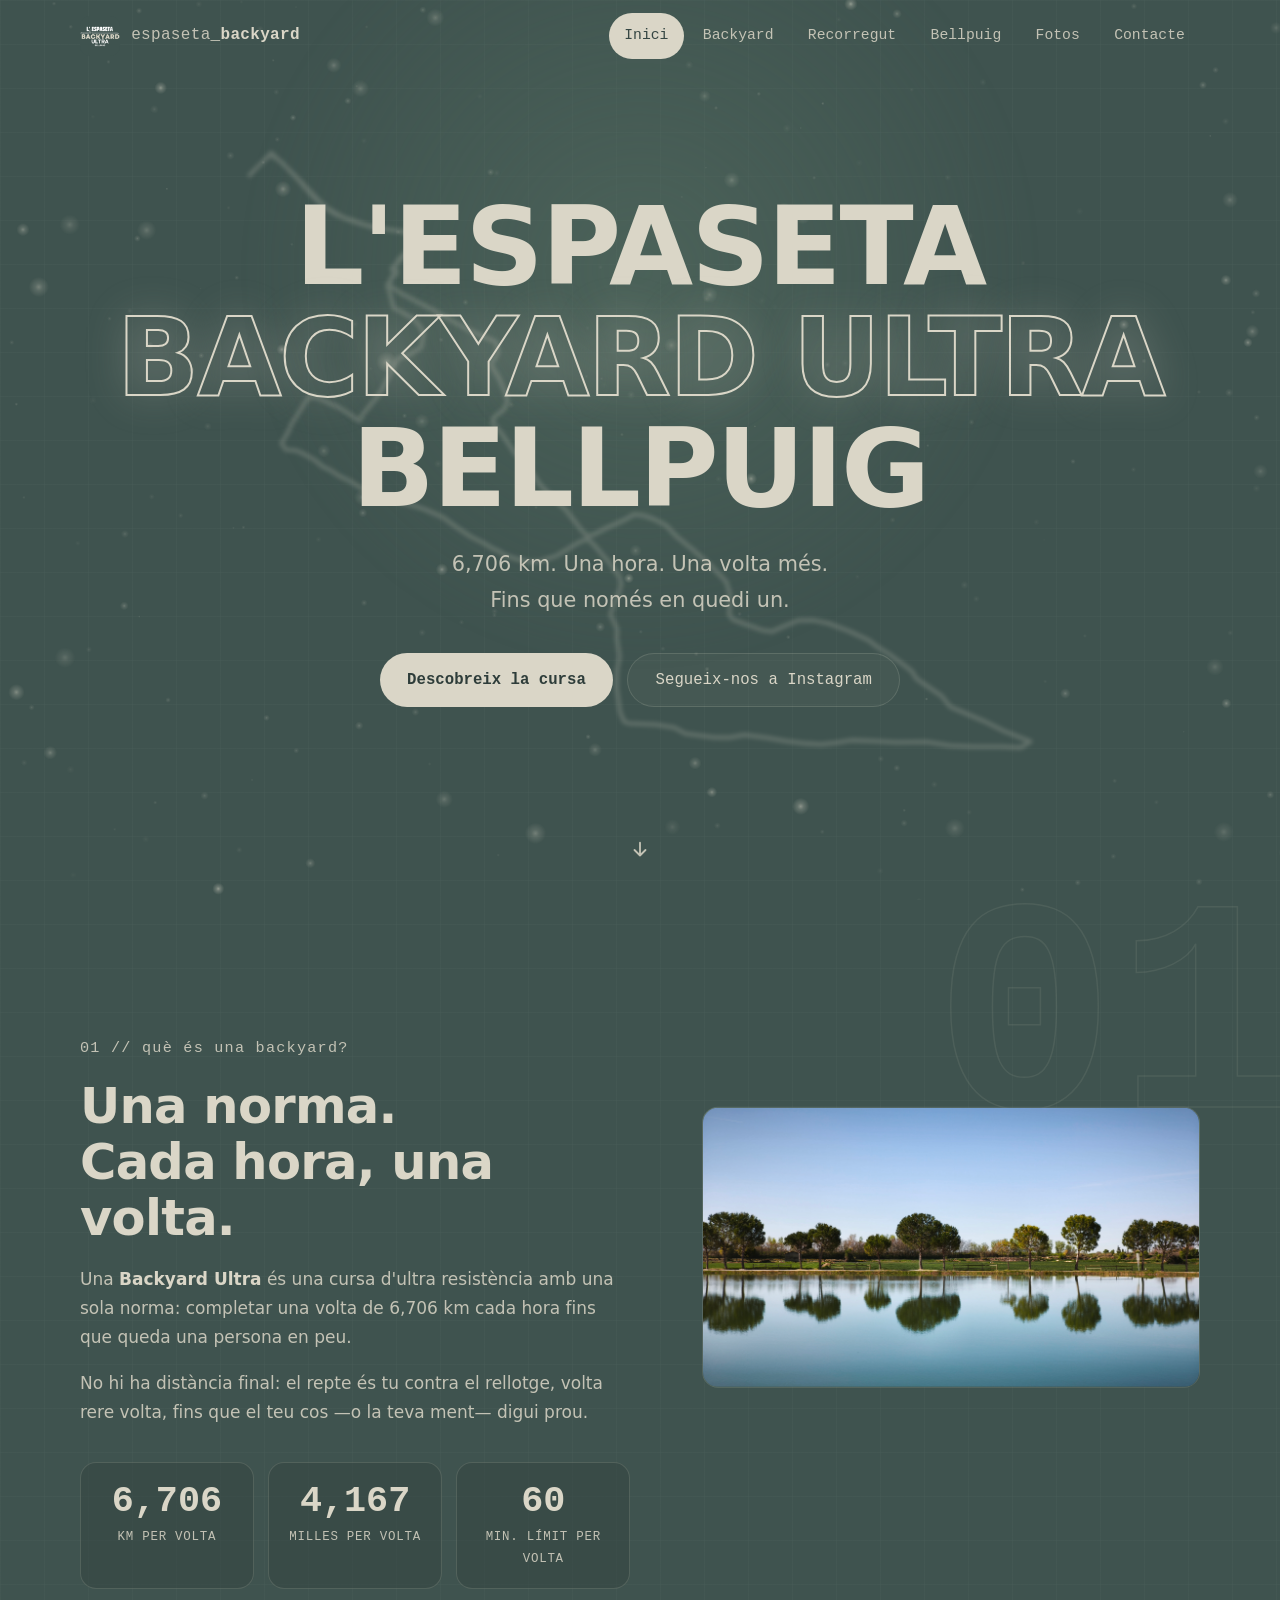
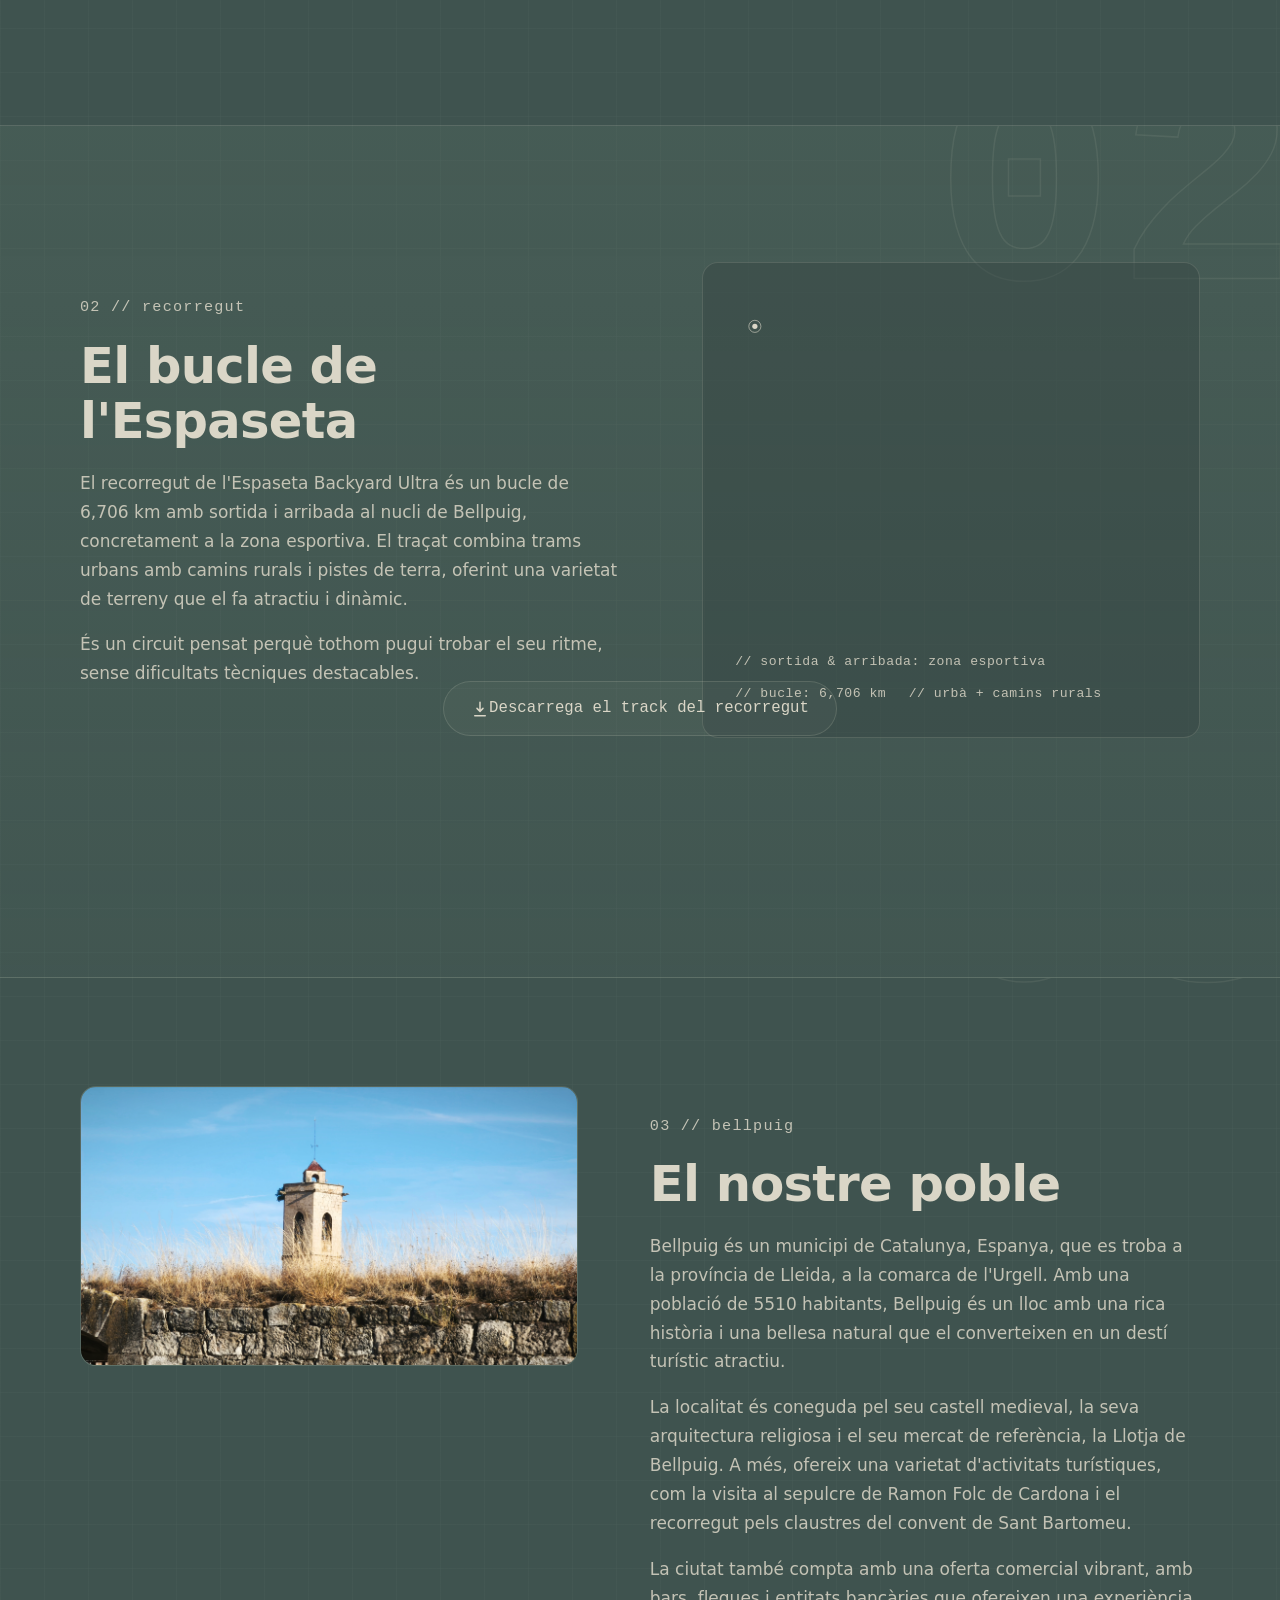
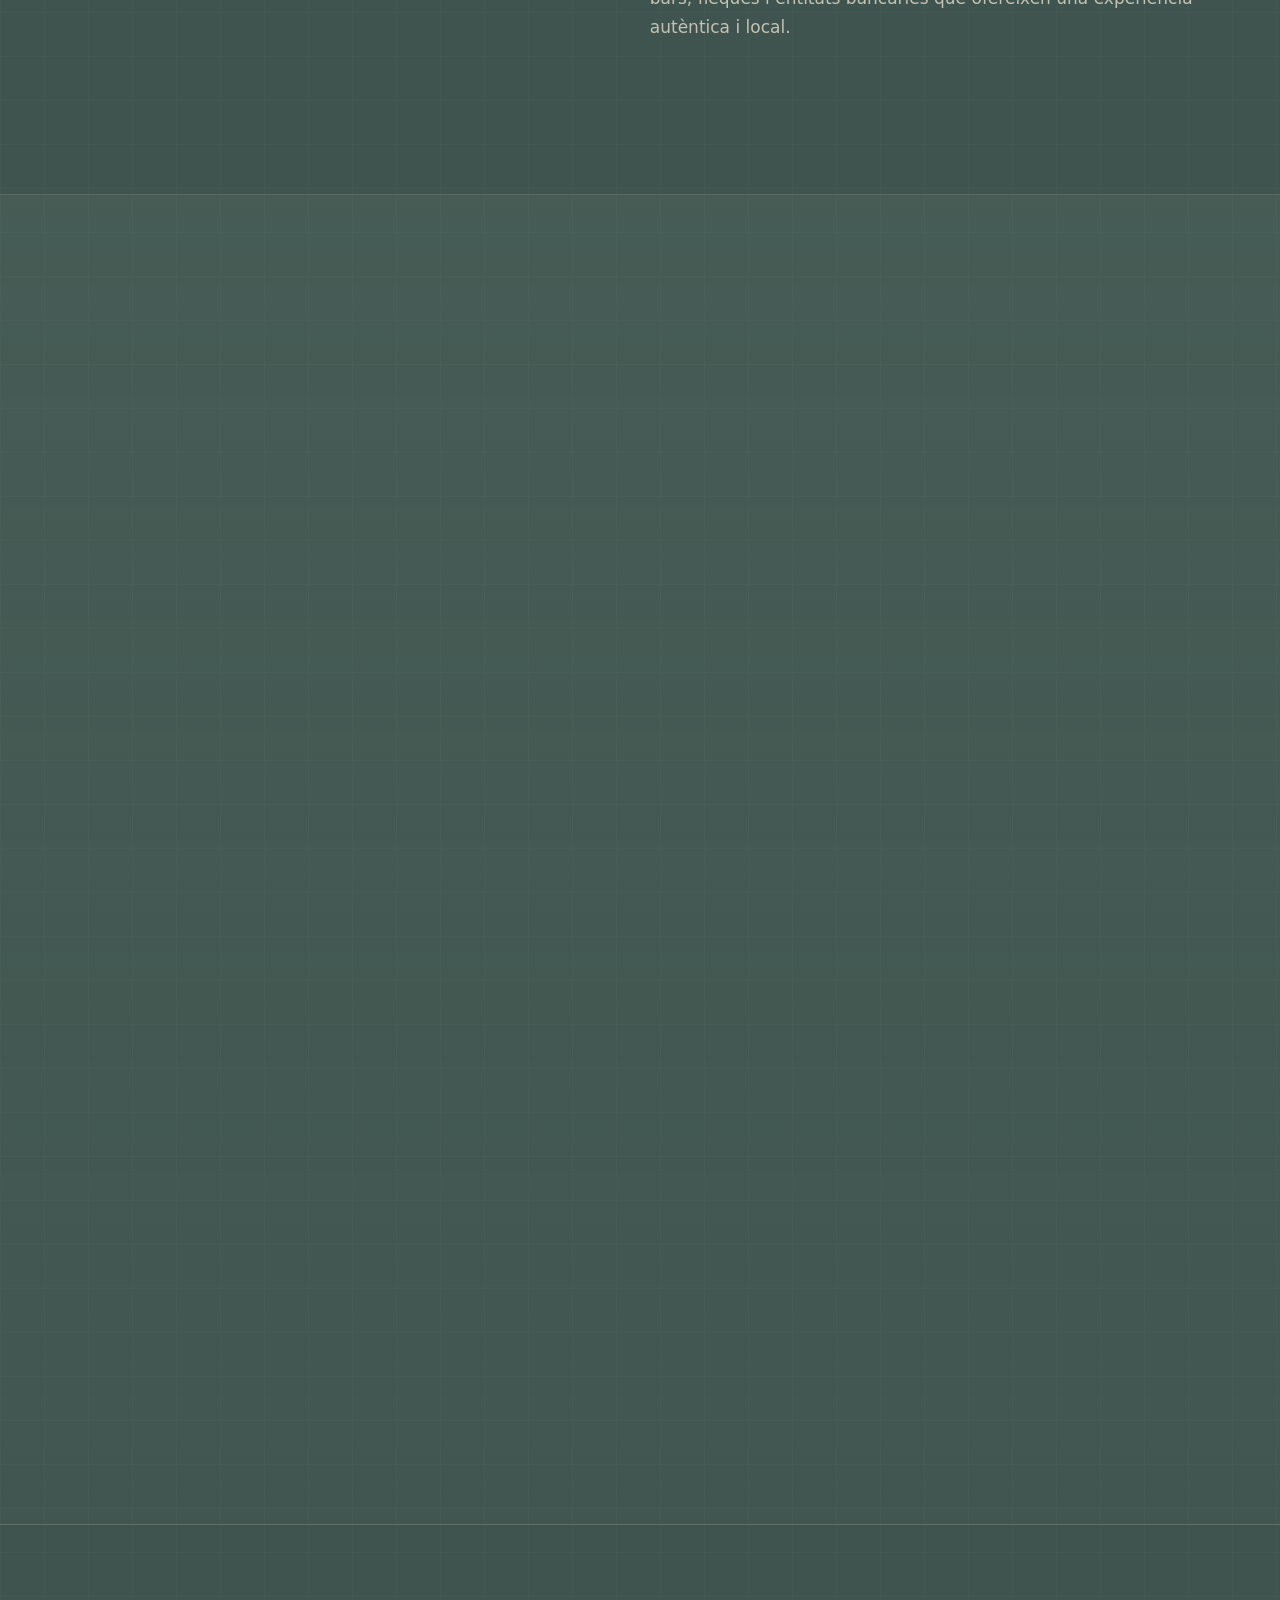
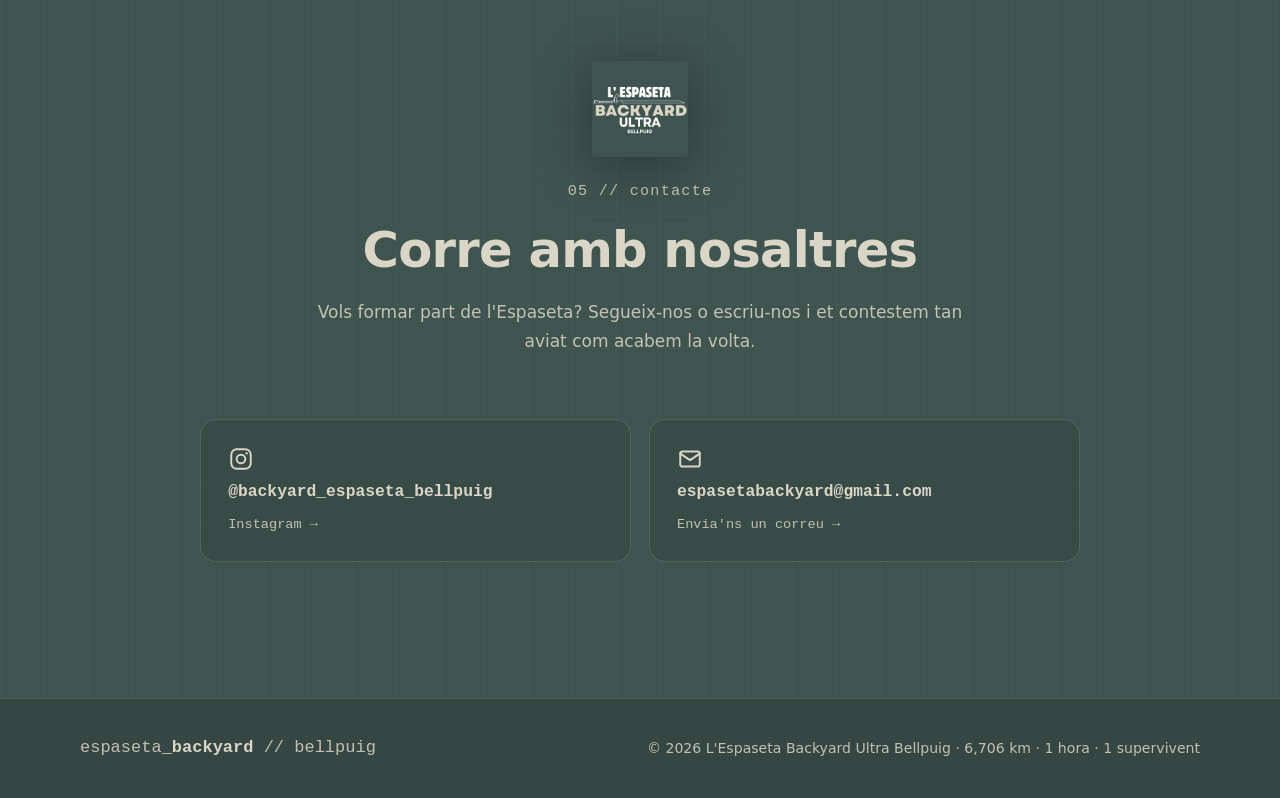
==== index.html @ c8e0740a "efectes" ====
<!DOCTYPE html>
<html lang="ca">

<head>
  <meta charset="UTF-8">
  <meta name="viewport" content="width=device-width, initial-scale=1">
  <title>L'Espaseta Backyard Ultra Bellpuig</title>
  <meta name="description"
    content="L'Espaseta Backyard Ultra Bellpuig: cursa d'ultra resistència a Bellpuig, l'Urgell. Una volta de 6,706 km cada hora fins que només en quedi un en peu.">
  <meta name="theme-color" content="#3f534f">
  <meta property="og:title" content="L'Espaseta Backyard Ultra Bellpuig">
  <meta property="og:description" content="Una volta de 6,706 km cada hora. Fins que només en quedi un.">
  <meta property="og:type" content="website">
  <meta property="og:image" content="logo.png">
  <meta property="og:locale" content="ca_ES">
  <link rel="icon" type="image/png" href="logo.png">
  <link rel="apple-touch-icon" href="logo.png">
  <link rel="stylesheet" href="css/styles.css">
  <script src="js/track-data.js" defer></script>
  <script src="js/main.js" defer></script>
</head>

<body>
  <a class="skip-link" href="#contingut">Salta al contingut principal</a>

  <nav class="nav" id="nav" aria-label="Navegació principal">
    <div class="container nav__inner">
      <a class="nav__brand" href="#inici">
        <img src="logo.png" alt="Logotip de L'Espaseta Backyard Ultra Bellpuig" width="40" height="40">
        <span class="nav__brand-text">espaseta<b>_backyard</b></span>
      </a>
      <button class="nav__toggle" id="navToggle" aria-expanded="false" aria-controls="navMenu"
        aria-label="Obre el menú">
        <span></span><span></span><span></span>
      </button>
      <ul class="nav__menu" id="navMenu">
        <li><a class="nav__link" href="#inici">Inici</a></li>
        <li><a class="nav__link" href="#backyard">Backyard</a></li>
        <li><a class="nav__link" href="#recorregut">Recorregut</a></li>
        <li><a class="nav__link" href="#bellpuig">Bellpuig</a></li>
        <li><a class="nav__link" href="#fotografies">Fotos</a></li>
        <li><a class="nav__link" href="#contacte">Contacte</a></li>
      </ul>
    </div>
  </nav>

  <header class="hero" id="inici">
    <canvas class="hero__constellation" id="constellation" aria-hidden="true"></canvas>
    <div class="hero__glow" aria-hidden="true"></div>
    <svg class="hero__track" viewBox="0 0 1000 784" aria-hidden="true" focusable="false">
      <path id="heroTrackPath" d="" />
    </svg>
    <div class="container hero__content" id="heroContent">
      <h1 class="hero__title">
        <span class="reveal">L'ESPASETA</span>
        <span class="reveal hero__title-accent">BACKYARD ULTRA</span>
        <span class="reveal">BELLPUIG</span>
      </h1>
      <p class="hero__tagline reveal">6,706&nbsp;km. Una hora. Una volta més.<br>Fins que només en quedi un.</p>
      <div class="hero__actions reveal">
        <a class="btn btn--primary" href="#backyard">Descobreix la cursa</a>
        <a class="btn btn--ghost" href="https://www.instagram.com/backyard_espaseta_bellpuig/" target="_blank"
          rel="noopener noreferrer">Segueix-nos a Instagram</a>
      </div>
    </div>
    <a class="hero__scroll-cue" href="#backyard" aria-label="Baixa a la primera secció">
      <svg viewBox="0 0 24 24" width="22" height="22" fill="none" stroke="currentColor" stroke-width="2"
        stroke-linecap="round" stroke-linejoin="round" aria-hidden="true" focusable="false">
        <path d="M12 4v14m0 0-6-6m6 6 6-6" />
      </svg>
    </a>
  </header>

  <main id="contingut">

    <section class="section" id="backyard" aria-labelledby="backyard-title">
      <span class="section__ghost" data-parallax="0.14" aria-hidden="true">01</span>
      <div class="container">
        <div class="row">
          <div class="row__text">
            <p class="eyebrow reveal">01 // què és una backyard?</p>
            <h2 class="section__title reveal" id="backyard-title">Una norma.<br>Cada hora, una volta.</h2>
            <p class="reveal">Una <strong>Backyard Ultra</strong> és una cursa d'ultra resistència amb una sola norma:
              completar una volta de 6,706&nbsp;km cada hora fins que queda una persona en peu.</p>
            <p class="reveal">No hi ha distància final: el repte és tu contra el rellotge, volta rere volta, fins que el
              teu cos —o la teva ment— digui prou.</p>
            <ul class="stats reveal" aria-label="Dades clau de la cursa">
              <li class="stat">
                <span class="stat__value">6,706</span>
                <span class="stat__unit">km per volta</span>
              </li>
              <li class="stat">
                <span class="stat__value">4,167</span>
                <span class="stat__unit">milles per volta</span>
              </li>
              <li class="stat">
                <span class="stat__value">60</span>
                <span class="stat__unit">min. límit per volta</span>
              </li>
            </ul>
          </div>
          <figure class="photo-frame photo-frame--filled reveal" data-parallax="0.06">
            <img src="images/1.jpg" alt="Corredors durant una volta de l'Espaseta Backyard Ultra Bellpuig" width="4064"
              height="2284" loading="lazy">
          </figure>
        </div>
      </div>
    </section>

    <section class="section section--alt" id="recorregut" aria-labelledby="recorregut-title">
      <span class="section__ghost" data-parallax="0.12" aria-hidden="true">02</span>
      <div class="container">
        <div class="row">
          <div class="row__text">
            <p class="eyebrow reveal">02 // recorregut</p>
            <h2 class="section__title reveal" id="recorregut-title">El bucle de l'Espaseta</h2>
            <p class="reveal">El recorregut de l'Espaseta Backyard Ultra és un bucle de 6,706&nbsp;km amb sortida i
              arribada al nucli de Bellpuig, concretament a la zona esportiva. El traçat combina trams urbans amb camins
              rurals i pistes de terra, oferint una varietat de terreny que el fa atractiu i dinàmic.</p>
            <p class="reveal">És un circuit pensat perquè tothom pugui trobar el seu ritme, sense dificultats tècniques
              destacables.</p>
          </div>

          <div class="track reveal" id="trackWrap">
            <svg class="track__svg" id="trackSvg" viewBox="0 0 1000 784" role="img"
              aria-label="Traçat del recorregut de l'Espaseta Backyard Ultra: un bucle de 6,706 quilòmetres amb sortida i arribada a la zona esportiva de Bellpuig">
              <path class="track__path" id="trackPath" d="" fill="none" />
              <g class="track__marker" id="trackMarker">
                <circle class="track__marker-pulse" r="14" />
                <circle class="track__marker-dot" r="6" />
              </g>
            </svg>
            <div class="track__hud" aria-hidden="true">
              <span class="track__hud-item">// sortida &amp; arribada: zona esportiva</span>
              <span class="track__hud-item">// bucle: 6,706 km</span>
              <span class="track__hud-item">// urbà + camins rurals</span>
            </div>
          </div>
        </div>

        <div class="track-download reveal" data-parallax="0.05">
          <a class="btn btn--ghost"
            href="https://drive.google.com/file/d/1UaPigdsLUXPl9q64eyf6OknoGNrz-I0C/view?usp=share_link" target="_blank"
            rel="noopener noreferrer">
            <svg viewBox="0 0 24 24" width="18" height="18" fill="none" stroke="currentColor" stroke-width="2"
              stroke-linecap="round" stroke-linejoin="round" aria-hidden="true" focusable="false">
              <path d="M12 3v12m0 0-4-4m4 4 4-4M5 21h14" />
            </svg>
            Descarrega el track del recorregut
          </a>
        </div>
      </div>
    </section>

    <section class="section" id="bellpuig" aria-labelledby="bellpuig-title">
      <span class="section__ghost" data-parallax="0.14" aria-hidden="true">03</span>
      <div class="container">
        <div class="row row--flip">
          <figure class="photo-frame photo-frame--filled reveal" data-parallax="0.06">
            <img src="images/poble.jpg" alt="Vista del poble de Bellpuig" width="4064" height="2284" loading="lazy">
          </figure>
          <div class="row__text">
            <p class="eyebrow reveal">03 // bellpuig</p>
            <h2 class="section__title reveal" id="bellpuig-title">El nostre poble</h2>
            <p class="reveal">Bellpuig és un municipi de Catalunya, Espanya, que es troba a la província de Lleida, a la
              comarca de l'Urgell. Amb una població de 5510 habitants, Bellpuig és un lloc amb una rica història i una
              bellesa natural que el converteixen en un destí turístic atractiu.</p>
            <p class="reveal">La localitat és coneguda pel seu castell medieval, la seva arquitectura religiosa i el seu
              mercat de referència, la Llotja de Bellpuig. A més, ofereix una varietat d'activitats turístiques, com la
              visita al sepulcre de Ramon Folc de Cardona i el recorregut pels claustres del convent de Sant Bartomeu.
            </p>
            <p class="reveal">La ciutat també compta amb una oferta comercial vibrant, amb bars, fleques i entitats
              bancàries que ofereixen una experiència autèntica i local.</p>
          </div>
        </div>
      </div>
    </section>

    <section class="section section--alt" id="fotografies" aria-labelledby="fotografies-title">
      <span class="section__ghost" data-parallax="0.12" aria-hidden="true">04</span>
      <div class="container">
        <div class="section__head">
          <p class="eyebrow reveal">04 // fotografies</p>
          <h2 class="section__title reveal" id="fotografies-title">Galeria</h2>
          <p class="section__lead reveal">Rajola a rajola, hora a hora: imatges de l'Espaseta. Fes clic a qualsevol foto
            per veure-la en gran.</p>
        </div>
        <div class="gallery" id="gallery">
          <button class="gallery__item reveal" type="button" aria-label="Obre la foto 2 de la galeria">
            <img src="images/thumbs/2.jpg" alt="Espaseta Backyard Ultra Bellpuig: foto 2" width="600" height="338"
              loading="lazy" data-full="images/2.jpg">
          </button>
          <button class="gallery__item reveal" type="button" aria-label="Obre la foto 3 de la galeria">
            <img src="images/thumbs/3.jpg" alt="Espaseta Backyard Ultra Bellpuig: foto 3" width="600" height="338"
              loading="lazy" data-full="images/3.jpg">
          </button>
          <button class="gallery__item reveal" type="button" aria-label="Obre la foto 4 de la galeria">
            <img src="images/thumbs/4.jpg" alt="Espaseta Backyard Ultra Bellpuig: foto 4" width="600" height="338"
              loading="lazy" data-full="images/4.jpg">
          </button>
          <button class="gallery__item reveal" type="button" aria-label="Obre la foto 5 de la galeria">
            <img src="images/thumbs/5.jpg" alt="Espaseta Backyard Ultra Bellpuig: foto 5" width="600" height="338"
              loading="lazy" data-full="images/5.jpg">
          </button>
          <button class="gallery__item reveal" type="button" aria-label="Obre la foto 6 de la galeria">
            <img src="images/thumbs/6.jpg" alt="Espaseta Backyard Ultra Bellpuig: foto 6" width="600" height="338"
              loading="lazy" data-full="images/6.jpg">
          </button>
          <button class="gallery__item reveal" type="button" aria-label="Obre la foto 7 de la galeria">
            <img src="images/thumbs/7.jpg" alt="Espaseta Backyard Ultra Bellpuig: foto 7" width="600" height="338"
              loading="lazy" data-full="images/7.jpg">
          </button>
          <button class="gallery__item reveal" type="button" aria-label="Obre la foto 8 de la galeria">
            <img src="images/thumbs/8.jpg" alt="Espaseta Backyard Ultra Bellpuig: foto 8" width="600" height="338"
              loading="lazy" data-full="images/8.jpg">
          </button>
          <button class="gallery__item reveal" type="button" aria-label="Obre la foto 9 de la galeria">
            <img src="images/thumbs/9.jpg" alt="Espaseta Backyard Ultra Bellpuig: foto 9" width="600" height="338"
              loading="lazy" data-full="images/9.jpg">
          </button>
          <button class="gallery__item reveal" type="button" aria-label="Obre la foto 10 de la galeria">
            <img src="images/thumbs/10.jpg" alt="Espaseta Backyard Ultra Bellpuig: foto 10" width="600" height="338"
              loading="lazy" data-full="images/10.jpg">
          </button>
          <button class="gallery__item reveal" type="button" aria-label="Obre la foto 11 de la galeria">
            <img src="images/thumbs/11.jpg" alt="Espaseta Backyard Ultra Bellpuig: foto 11" width="600" height="338"
              loading="lazy" data-full="images/11.jpg">
          </button>
          <button class="gallery__item reveal" type="button" aria-label="Obre la foto 12 de la galeria">
            <img src="images/thumbs/12.jpg" alt="Espaseta Backyard Ultra Bellpuig: foto 12" width="600" height="338"
              loading="lazy" data-full="images/12.jpg">
          </button>
          <button class="gallery__item reveal" type="button" aria-label="Obre la foto 13 de la galeria">
            <img src="images/thumbs/13.jpg" alt="Espaseta Backyard Ultra Bellpuig: foto 13" width="600" height="338"
              loading="lazy" data-full="images/13.jpg">
          </button>
          <button class="gallery__item reveal" type="button" aria-label="Obre la foto 14 de la galeria">
            <img src="images/thumbs/14.jpg" alt="Espaseta Backyard Ultra Bellpuig: foto 14" width="600" height="338"
              loading="lazy" data-full="images/14.jpg">
          </button>
          <button class="gallery__item reveal" type="button" aria-label="Obre la foto 15 de la galeria">
            <img src="images/thumbs/15.jpg" alt="Espaseta Backyard Ultra Bellpuig: foto 15" width="600" height="338"
              loading="lazy" data-full="images/15.jpg">
          </button>
          <button class="gallery__item reveal" type="button" aria-label="Obre la foto 16 de la galeria">
            <img src="images/thumbs/16.jpg" alt="Espaseta Backyard Ultra Bellpuig: foto 16" width="600" height="338"
              loading="lazy" data-full="images/16.jpg">
          </button>
          <button class="gallery__item reveal" type="button" aria-label="Obre la foto 17 de la galeria">
            <img src="images/thumbs/17.jpg" alt="Espaseta Backyard Ultra Bellpuig: foto 17" width="600" height="338"
              loading="lazy" data-full="images/17.jpg">
          </button>
          <button class="gallery__item reveal" type="button" aria-label="Obre la foto 18 de la galeria">
            <img src="images/thumbs/18.jpg" alt="Espaseta Backyard Ultra Bellpuig: foto 18" width="600" height="338"
              loading="lazy" data-full="images/18.jpg">
          </button>
          <button class="gallery__item reveal" type="button" aria-label="Obre la foto 19 de la galeria">
            <img src="images/thumbs/19.jpg" alt="Espaseta Backyard Ultra Bellpuig: foto 19" width="600" height="338"
              loading="lazy" data-full="images/19.jpg">
          </button>
          <button class="gallery__item reveal" type="button" aria-label="Obre la foto 20 de la galeria">
            <img src="images/thumbs/20.jpg" alt="Espaseta Backyard Ultra Bellpuig: foto 20" width="600" height="338"
              loading="lazy" data-full="images/20.jpg">
          </button>
          <button class="gallery__item reveal" type="button" aria-label="Obre la foto 21 de la galeria">
            <img src="images/thumbs/21.jpg" alt="Espaseta Backyard Ultra Bellpuig: foto 21" width="600" height="338"
              loading="lazy" data-full="images/21.jpg">
          </button>
        </div>
      </div>
    </section>

    <section class="section" id="contacte" aria-labelledby="contacte-title">
      <span class="section__ghost" data-parallax="0.12" aria-hidden="true">05</span>
      <div class="container container--narrow">
        <div class="section__head section__head--center">
          <img class="contact__logo reveal" src="logo.png" alt="Logotip de L'Espaseta Backyard Ultra Bellpuig"
            width="96" height="96">
          <p class="eyebrow reveal">05 // contacte</p>
          <h2 class="section__title reveal" id="contacte-title">Corre amb nosaltres</h2>
          <p class="section__lead reveal">Vols formar part de l'Espaseta? Segueix-nos o escriu-nos i et contestem tan
            aviat com acabem la volta.</p>
        </div>
        <div class="contact__cards">
          <a class="contact-card reveal" href="https://www.instagram.com/backyard_espaseta_bellpuig/" target="_blank"
            rel="noopener noreferrer">
            <svg viewBox="0 0 24 24" width="26" height="26" fill="none" stroke="currentColor" stroke-width="1.8"
              stroke-linecap="round" stroke-linejoin="round" aria-hidden="true" focusable="false">
              <rect x="3" y="3" width="18" height="18" rx="5" />
              <circle cx="12" cy="12" r="4" />
              <circle cx="17.2" cy="6.8" r="1.1" fill="currentColor" stroke="none" />
            </svg>
            <span class="contact-card__label">@backyard_espaseta_bellpuig</span>
            <span class="contact-card__hint">Instagram →</span>
          </a>
          <a class="contact-card reveal" href="mailto:espasetabackyard@gmail.com">
            <svg viewBox="0 0 24 24" width="26" height="26" fill="none" stroke="currentColor" stroke-width="1.8"
              stroke-linecap="round" stroke-linejoin="round" aria-hidden="true" focusable="false">
              <rect x="3" y="5" width="18" height="14" rx="2" />
              <path d="m3 7 9 6 9-6" />
            </svg>
            <span class="contact-card__label">espasetabackyard@gmail.com</span>
            <span class="contact-card__hint">Envia'ns un correu →</span>
          </a>
        </div>
      </div>
    </section>
  </main>

  <footer class="footer">
    <div class="container footer__inner">
      <p class="footer__brand">espaseta<b>_backyard</b> // bellpuig</p>
      <p class="footer__note">© <span id="year">2025</span> L'Espaseta Backyard Ultra Bellpuig · 6,706 km · 1 hora · 1
        supervivent</p>
    </div>
  </footer>

  <div class="lightbox" id="lightbox" role="dialog" aria-modal="true" aria-label="Visor de fotografies" hidden>
    <div class="lightbox__stage">
      <img class="lightbox__img" id="lightboxImg" src="" alt="">
      <p class="lightbox__caption" id="lightboxCaption"></p>
    </div>
    <button class="lightbox__btn lightbox__btn--close" id="lightboxClose" aria-label="Tanca el visor">
      <svg viewBox="0 0 24 24" width="20" height="20" fill="none" stroke="currentColor" stroke-width="2"
        stroke-linecap="round" aria-hidden="true" focusable="false">
        <path d="M6 6l12 12M18 6L6 18" />
      </svg>
    </button>
    <button class="lightbox__btn lightbox__btn--prev" id="lightboxPrev" aria-label="Foto anterior">
      <svg viewBox="0 0 24 24" width="22" height="22" fill="none" stroke="currentColor" stroke-width="2"
        stroke-linecap="round" stroke-linejoin="round" aria-hidden="true" focusable="false">
        <path d="m15 5-7 7 7 7" />
      </svg>
    </button>
    <button class="lightbox__btn lightbox__btn--next" id="lightboxNext" aria-label="Foto següent">
      <svg viewBox="0 0 24 24" width="22" height="22" fill="none" stroke="currentColor" stroke-width="2"
        stroke-linecap="round" stroke-linejoin="round" aria-hidden="true" focusable="false">
        <path d="m9 5 7 7-7 7" />
      </svg>
    </button>
  </div>
</body>

</html>
---- css/styles.css ----
:root {
  --bg: #3f534f;
  --bg-deep: #354643;
  --secondary: #5e7969;
  --ink: #dad6c7;
  --ink-85: rgba(218, 214, 199, 0.85);
  --ink-60: rgba(218, 214, 199, 0.6);
  --line: rgba(218, 214, 199, 0.16);
  --accent: #dad6c7;
  --dark-on-accent: #2e3d3a;
  --font-sans: system-ui, -apple-system, "Segoe UI", Roboto, "Helvetica Neue", Arial, sans-serif;
  --font-mono: ui-monospace, "Cascadia Code", "SF Mono", Menlo, Consolas, "Liberation Mono", monospace;
  --nav-h: 72px;
  --radius: 16px;
}

*,
*::before,
*::after {
  box-sizing: border-box;
}

html {
  scroll-behavior: smooth;
  scroll-padding-top: calc(var(--nav-h) + 12px);
}

body {
  margin: 0;
  font-family: var(--font-sans);
  font-size: 1.0625rem;
  line-height: 1.7;
  color: var(--ink);
  background-color: var(--bg);
  background-image:
    linear-gradient(rgba(218, 214, 199, 0.028) 1px, transparent 1px),
    linear-gradient(90deg, rgba(218, 214, 199, 0.028) 1px, transparent 1px);
  background-size: 44px 44px;
  -webkit-font-smoothing: antialiased;
  overflow-x: hidden;
}

img {
  max-width: 100%;
  height: auto;
  display: block;
}

a {
  color: inherit;
}

:focus-visible {
  outline: 2px solid var(--ink);
  outline-offset: 3px;
  border-radius: 4px;
}

.container {
  width: min(1120px, 92%);
  margin-inline: auto;
}

.container--narrow {
  width: min(880px, 92%);
}

.skip-link {
  position: absolute;
  top: -48px;
  left: 12px;
  z-index: 200;
  padding: 10px 18px;
  background: var(--ink);
  color: var(--dark-on-accent);
  font-family: var(--font-mono);
  font-size: 0.9rem;
  border-radius: 0 0 10px 10px;
  text-decoration: none;
  transition: top 0.2s ease;
}

.skip-link:focus {
  top: 0;
}

/* ---------- Navigation ---------- */

.nav {
  position: fixed;
  inset: 0 0 auto 0;
  z-index: 100;
  height: var(--nav-h);
  display: flex;
  align-items: center;
  background: transparent;
  transition: background-color 0.35s ease, box-shadow 0.35s ease, backdrop-filter 0.35s ease;
}

.nav.is-scrolled {
  background: rgba(63, 83, 79, 0.82);
  -webkit-backdrop-filter: blur(14px);
  backdrop-filter: blur(14px);
  box-shadow: 0 1px 0 var(--line), 0 12px 32px rgba(0, 0, 0, 0.18);
}

.nav__inner {
  display: flex;
  align-items: center;
  justify-content: space-between;
  gap: 1rem;
}

.nav__brand {
  display: inline-flex;
  align-items: center;
  gap: 0.7rem;
  text-decoration: none;
  font-family: var(--font-mono);
  font-size: 1rem;
  letter-spacing: 0.02em;
}

.nav__brand img {
  width: 40px;
  height: 40px;
  object-fit: contain;
  border-radius: 10px;
}

.nav__brand-text b {
  color: var(--ink);
  font-weight: 700;
}

.nav__brand-text {
  color: var(--ink-85);
}

.nav__menu {
  display: flex;
  align-items: center;
  gap: 0.25rem;
  list-style: none;
  margin: 0;
  padding: 0;
}

.nav__link {
  display: inline-block;
  padding: 0.65rem 0.95rem;
  font-family: var(--font-mono);
  font-size: 0.92rem;
  color: var(--ink-85);
  text-decoration: none;
  border-radius: 999px;
  transition: color 0.25s ease, background-color 0.25s ease;
}

.nav__link:hover {
  color: var(--bg-deep);
  background: var(--ink);
}

.nav__link.is-active {
  color: var(--bg-deep);
  background: var(--ink);
}

.nav__toggle {
  display: none;
  flex-direction: column;
  justify-content: center;
  gap: 5px;
  width: 48px;
  height: 48px;
  padding: 12px;
  background: transparent;
  border: 1px solid var(--line);
  border-radius: 12px;
  cursor: pointer;
}

.nav__toggle span {
  display: block;
  height: 2px;
  width: 100%;
  background: var(--ink);
  border-radius: 2px;
  transition: transform 0.3s ease, opacity 0.3s ease;
}

.nav__toggle[aria-expanded="true"] span:nth-child(1) {
  transform: translateY(7px) rotate(45deg);
}

.nav__toggle[aria-expanded="true"] span:nth-child(2) {
  opacity: 0;
}

.nav__toggle[aria-expanded="true"] span:nth-child(3) {
  transform: translateY(-7px) rotate(-45deg);
}

/* ---------- Hero ---------- */

.hero {
  position: relative;
  min-height: 100svh;
  display: grid;
  place-items: center;
  overflow: hidden;
  isolation: isolate;
}

.hero__constellation {
  position: absolute;
  inset: 0;
  z-index: -2;
  width: 100%;
  height: 100%;
}

.hero__glow {
  position: absolute;
  z-index: -1;
  top: -20%;
  left: 50%;
  width: min(900px, 120vw);
  aspect-ratio: 1;
  transform: translateX(-50%);
  background: radial-gradient(circle, rgba(94, 121, 105, 0.4) 0%, transparent 62%);
  filter: blur(10px);
  pointer-events: none;
}

.hero__track {
  position: absolute;
  z-index: -1;
  top: 50%;
  left: 50%;
  translate: -50% -50%;
  width: min(88vw, 860px);
  height: auto;
  opacity: 0.22;
  filter: blur(2px);
  pointer-events: none;
}

.hero__track path {
  fill: none;
  stroke: var(--accent);
  stroke-width: 5;
  stroke-linecap: round;
  stroke-linejoin: round;
}

.hero__content {
  text-align: center;
  will-change: transform, opacity;
}

.eyebrow {
  margin: 0 0 1.1rem;
  font-family: var(--font-mono);
  font-size: clamp(0.8rem, 1.6vw, 0.95rem);
  letter-spacing: 0.08em;
  color: var(--ink-85);
}

.hero__title {
  margin: 0 0 1.4rem;
  font-size: clamp(2.6rem, 9vw, 6.8rem);
  font-weight: 800;
  line-height: 1.02;
  letter-spacing: -0.02em;
  text-transform: uppercase;
  text-wrap: balance;
}

.hero__title > span {
  display: block;
}

.hero__title-accent {
  color: transparent;
  -webkit-text-stroke: 2px var(--accent);
  text-shadow: 0 0 42px rgba(218, 214, 199, 0.22);
}

@supports not (-webkit-text-stroke: 2px black) {
  .hero__title-accent {
    color: var(--accent);
  }
}

.hero__tagline {
  margin: 0 auto 2.2rem;
  max-width: 34ch;
  font-size: clamp(1.05rem, 2.4vw, 1.3rem);
  color: var(--ink-85);
}

.hero__actions {
  display: flex;
  flex-wrap: wrap;
  justify-content: center;
  gap: 0.9rem;
}

.btn {
  display: inline-flex;
  align-items: center;
  justify-content: center;
  min-height: 48px;
  padding: 0.8rem 1.7rem;
  font-family: var(--font-mono);
  font-size: 0.98rem;
  text-decoration: none;
  border-radius: 999px;
  transition: transform 0.25s ease, box-shadow 0.25s ease, background-color 0.25s ease, color 0.25s ease;
}

.btn--primary {
  background: var(--accent);
  color: var(--dark-on-accent);
  font-weight: 700;
}

.btn--primary:hover {
  transform: translateY(-2px);
  box-shadow: 0 14px 30px rgba(0, 0, 0, 0.28);
}

.btn--ghost {
  border: 1px solid var(--line);
  color: var(--ink);
  background: rgba(218, 214, 199, 0.04);
}

.btn--ghost:hover {
  border-color: var(--ink);
  transform: translateY(-2px);
}

.hero__scroll-cue {
  position: absolute;
  bottom: 26px;
  left: 50%;
  translate: -50% 0;
  display: grid;
  place-items: center;
  width: 48px;
  height: 48px;
  color: var(--ink-85);
  animation: cue-bob 2.4s ease-in-out infinite;
}

.hero__scroll-cue:hover {
  color: var(--ink);
}

@keyframes cue-bob {
  0%, 100% { transform: translateY(0); }
  50% { transform: translateY(8px); }
}

/* ---------- Sections ---------- */

.section {
  position: relative;
  padding-block: clamp(4.5rem, 11vw, 8.5rem);
  overflow: hidden;
}

.section--alt {
  background:
    linear-gradient(180deg, rgba(94, 121, 105, 0.22), rgba(94, 121, 105, 0.08));
  border-block: 1px solid var(--line);
}

.section__ghost {
  position: absolute;
  top: 0.5em;
  right: -0.06em;
  z-index: 0;
  font-family: var(--font-mono);
  font-size: clamp(7rem, 24vw, 19rem);
  font-weight: 800;
  line-height: 1;
  color: transparent;
  -webkit-text-stroke: 1.5px rgba(218, 214, 199, 0.09);
  pointer-events: none;
  user-select: none;
}

.section__head {
  position: relative;
  max-width: 62ch;
  margin-bottom: clamp(2.5rem, 6vw, 4rem);
}

.section__head--center {
  margin-inline: auto;
  text-align: center;
}

.section__title {
  margin: 0 0 1.2rem;
  font-size: clamp(1.9rem, 4.6vw, 3.1rem);
  font-weight: 800;
  line-height: 1.12;
  letter-spacing: -0.015em;
  text-wrap: balance;
}

.section__lead {
  margin: 0 0 1rem;
  color: var(--ink-85);
}

.row {
  position: relative;
  display: grid;
  grid-template-columns: 1.05fr 0.95fr;
  align-items: center;
  gap: clamp(2.2rem, 6vw, 4.5rem);
}

.row--flip {
  grid-template-columns: 0.95fr 1.05fr;
}

.row p {
  color: var(--ink-85);
}

.row strong {
  color: var(--ink);
}

/* ---------- Stats ---------- */

.stats {
  display: grid;
  grid-template-columns: repeat(3, 1fr);
  gap: 0.9rem;
  margin: 2.2rem 0 0;
  padding: 0;
  list-style: none;
}

.stat {
  padding: 1.15rem 1rem;
  text-align: center;
  background: rgba(53, 70, 67, 0.55);
  border: 1px solid var(--line);
  border-radius: var(--radius);
  transition: transform 0.3s ease, border-color 0.3s ease;
}

.stat:hover {
  transform: translateY(-4px);
  border-color: rgba(218, 214, 199, 0.45);
}

.stat__value {
  display: block;
  font-family: var(--font-mono);
  font-size: clamp(1.7rem, 3.4vw, 2.3rem);
  font-weight: 700;
  color: var(--accent);
  line-height: 1.1;
}

.stat__unit {
  display: block;
  margin-top: 0.35rem;
  font-family: var(--font-mono);
  font-size: 0.78rem;
  letter-spacing: 0.06em;
  text-transform: uppercase;
  color: var(--ink-85);
}

/* ---------- Photo frames ---------- */

.photo-frame {
  margin: 0;
  display: grid;
  place-content: center;
  justify-items: center;
  gap: 0.8rem;
  min-height: 320px;
  padding: 2rem;
  border: 1.5px dashed rgba(218, 214, 199, 0.35);
  border-radius: var(--radius);
  background:
    linear-gradient(145deg, rgba(94, 121, 105, 0.28), rgba(53, 70, 67, 0.4));
  color: var(--ink-85);
  text-align: center;
}

.photo-frame svg {
  opacity: 0.75;
}

.photo-frame figcaption {
  font-family: var(--font-mono);
  font-size: 0.85rem;
  letter-spacing: 0.05em;
}

.photo-frame--filled {
  min-height: 0;
  padding: 0;
  border: 1px solid var(--line);
  overflow: hidden;
}

.photo-frame--filled img {
  width: 100%;
  height: auto;
  display: block;
}

.track-download {
  display: flex;
  justify-content: center;
  margin-top: clamp(2rem, 5vw, 3rem);
}

/* ---------- Gallery ---------- */

.gallery {
  display: grid;
  grid-template-columns: repeat(auto-fill, minmax(min(220px, 100%), 1fr));
  gap: 0.8rem;
}

.gallery__item {
  display: block;
  width: 100%;
  padding: 0;
  border: 1px solid var(--line);
  border-radius: var(--radius);
  overflow: hidden;
  cursor: zoom-in;
  background: none;
  transition: transform 0.3s ease, border-color 0.3s ease, box-shadow 0.3s ease;
}

.gallery__item:hover,
.gallery__item:focus-visible {
  transform: translateY(-4px);
  border-color: rgba(218, 214, 199, 0.5);
  box-shadow: 0 18px 40px rgba(0, 0, 0, 0.25);
}

.gallery__item img {
  display: block;
  width: 100%;
  height: auto;
}

/* ---------- Lightbox ---------- */

.lightbox {
  position: fixed;
  inset: 0;
  z-index: 300;
  display: grid;
  place-items: center;
  padding: clamp(1rem, 4vw, 3rem);
  background: rgba(46, 61, 58, 0.94);
  -webkit-backdrop-filter: blur(10px);
  backdrop-filter: blur(10px);
}

.lightbox[hidden] {
  display: none;
}

.lightbox__stage {
  display: grid;
  justify-items: center;
  gap: 1rem;
  max-width: 100%;
}

.lightbox__img {
  max-width: 100%;
  max-height: 78vh;
  border-radius: 12px;
  box-shadow: 0 30px 80px rgba(0, 0, 0, 0.5);
}

.lightbox__caption {
  margin: 0;
  font-family: var(--font-mono);
  font-size: 0.9rem;
  color: var(--ink-85);
  text-align: center;
}

.lightbox__btn {
  position: absolute;
  display: grid;
  place-items: center;
  width: 48px;
  height: 48px;
  border: 1px solid var(--line);
  border-radius: 999px;
  background: rgba(63, 83, 79, 0.75);
  color: var(--ink);
  cursor: pointer;
  transition: background-color 0.25s ease, transform 0.25s ease;
}

.lightbox__btn:hover,
.lightbox__btn:focus-visible {
  background: var(--ink);
  color: var(--dark-on-accent);
  transform: scale(1.06);
}

.lightbox__btn--close {
  top: 18px;
  right: 18px;
}

.lightbox__btn--prev {
  left: 14px;
  top: 50%;
  translate: 0 -50%;
}

.lightbox__btn--next {
  right: 14px;
  top: 50%;
  translate: 0 -50%;
}

/* ---------- Track ---------- */

.track {
  position: relative;
  padding: clamp(1rem, 3vw, 2rem);
  background: rgba(53, 70, 67, 0.45);
  border: 1px solid var(--line);
  border-radius: var(--radius);
}

.track__svg {
  display: block;
  width: 100%;
  height: auto;
  aspect-ratio: 1000 / 784;
}

.track__path {
  stroke: var(--accent);
  stroke-width: 7;
  stroke-linecap: round;
  stroke-linejoin: round;
  filter: drop-shadow(0 0 10px rgba(218, 214, 199, 0.35));
}

.track__marker-dot {
  fill: var(--accent);
}

.track__marker-pulse {
  fill: none;
  stroke: var(--accent);
  stroke-width: 2;
  opacity: 0.7;
  transform-box: fill-box;
  transform-origin: center;
  animation: marker-pulse 2.2s ease-out infinite;
}

@keyframes marker-pulse {
  0% { transform: scale(0.55); opacity: 0.8; }
  70% { transform: scale(1.6); opacity: 0; }
  100% { transform: scale(1.6); opacity: 0; }
}

.track__hud {
  display: flex;
  flex-wrap: wrap;
  gap: 0.6rem 1.4rem;
  margin-top: 1.1rem;
}

.track__hud-item {
  font-family: var(--font-mono);
  font-size: 0.82rem;
  letter-spacing: 0.04em;
  color: var(--ink-85);
}

/* ---------- Contact ---------- */

.contact__logo {
  width: 96px;
  height: 96px;
  object-fit: contain;
  margin: 0 auto 1.4rem;
  filter: drop-shadow(0 10px 26px rgba(0, 0, 0, 0.3));
}

.contact__cards {
  display: grid;
  grid-template-columns: repeat(auto-fit, minmax(min(300px, 100%), 1fr));
  gap: 1.1rem;
}

.contact-card {
  display: grid;
  gap: 0.4rem;
  justify-items: start;
  padding: 1.6rem 1.7rem;
  background: rgba(53, 70, 67, 0.55);
  border: 1px solid var(--line);
  border-radius: var(--radius);
  text-decoration: none;
  transition: transform 0.3s ease, border-color 0.3s ease, background-color 0.3s ease;
}

.contact-card:hover {
  transform: translateY(-4px);
  border-color: rgba(218, 214, 199, 0.5);
  background: rgba(94, 121, 105, 0.35);
}

.contact-card__label {
  font-family: var(--font-mono);
  font-size: 1.02rem;
  font-weight: 700;
  color: var(--ink);
  word-break: break-all;
}

.contact-card__hint {
  font-family: var(--font-mono);
  font-size: 0.85rem;
  color: var(--ink-85);
}

/* ---------- Footer ---------- */

.footer {
  border-top: 1px solid var(--line);
  padding-block: 2.2rem;
  background: var(--bg-deep);
}

.footer__inner {
  display: flex;
  flex-wrap: wrap;
  align-items: center;
  justify-content: space-between;
  gap: 0.8rem;
}

.footer__brand {
  margin: 0;
  font-family: var(--font-mono);
  color: var(--ink-85);
}

.footer__brand b {
  color: var(--ink);
}

.footer__note {
  margin: 0;
  font-size: 0.88rem;
  color: var(--ink-85);
}

/* ---------- Reveal animations ---------- */

.reveal {
  opacity: 0;
  transform: translateY(26px);
  transition: opacity 0.7s ease, transform 0.7s cubic-bezier(0.22, 0.61, 0.36, 1);
}

.reveal.is-visible {
  opacity: 1;
  transform: none;
}

/* ---------- Responsive ---------- */

@media (max-width: 860px) {
  .row,
  .row--flip {
    grid-template-columns: 1fr;
  }

  .row--flip figure.photo-frame {
    order: 2;
  }

  .section__ghost {
    font-size: clamp(6rem, 30vw, 11rem);
  }
}

@media (max-width: 720px) {
  .nav__toggle {
    display: flex;
  }

  .nav__menu {
    position: fixed;
    top: var(--nav-h);
    left: 0;
    right: 0;
    flex-direction: column;
    align-items: stretch;
    gap: 0.3rem;
    margin: 0;
    padding: 1rem 4vw 1.4rem;
    background: rgba(53, 70, 67, 0.97);
    border-bottom: 1px solid var(--line);
    box-shadow: 0 24px 40px rgba(0, 0, 0, 0.3);
    opacity: 0;
    visibility: hidden;
    transform: translateY(-12px);
    transition: opacity 0.3s ease, transform 0.3s ease, visibility 0.3s;
  }

  .nav__menu.is-open {
    opacity: 1;
    visibility: visible;
    transform: none;
  }

  .nav__link {
    display: block;
    padding: 0.9rem 1.1rem;
    font-size: 1rem;
  }
}

@media (max-width: 480px) {
  .stats {
    grid-template-columns: 1fr;
  }

  .stat {
    display: flex;
    align-items: baseline;
    justify-content: space-between;
    text-align: left;
  }

  .hero__tagline br {
    display: none;
  }
}

/* ---------- Reduced motion ---------- */

@media (prefers-reduced-motion: reduce) {
  html {
    scroll-behavior: auto;
  }

  *,
  *::before,
  *::after {
    animation-duration: 0.01ms !important;
    animation-iteration-count: 1 !important;
    transition-duration: 0.01ms !important;
  }

  .reveal {
    opacity: 1;
    transform: none;
  }
}
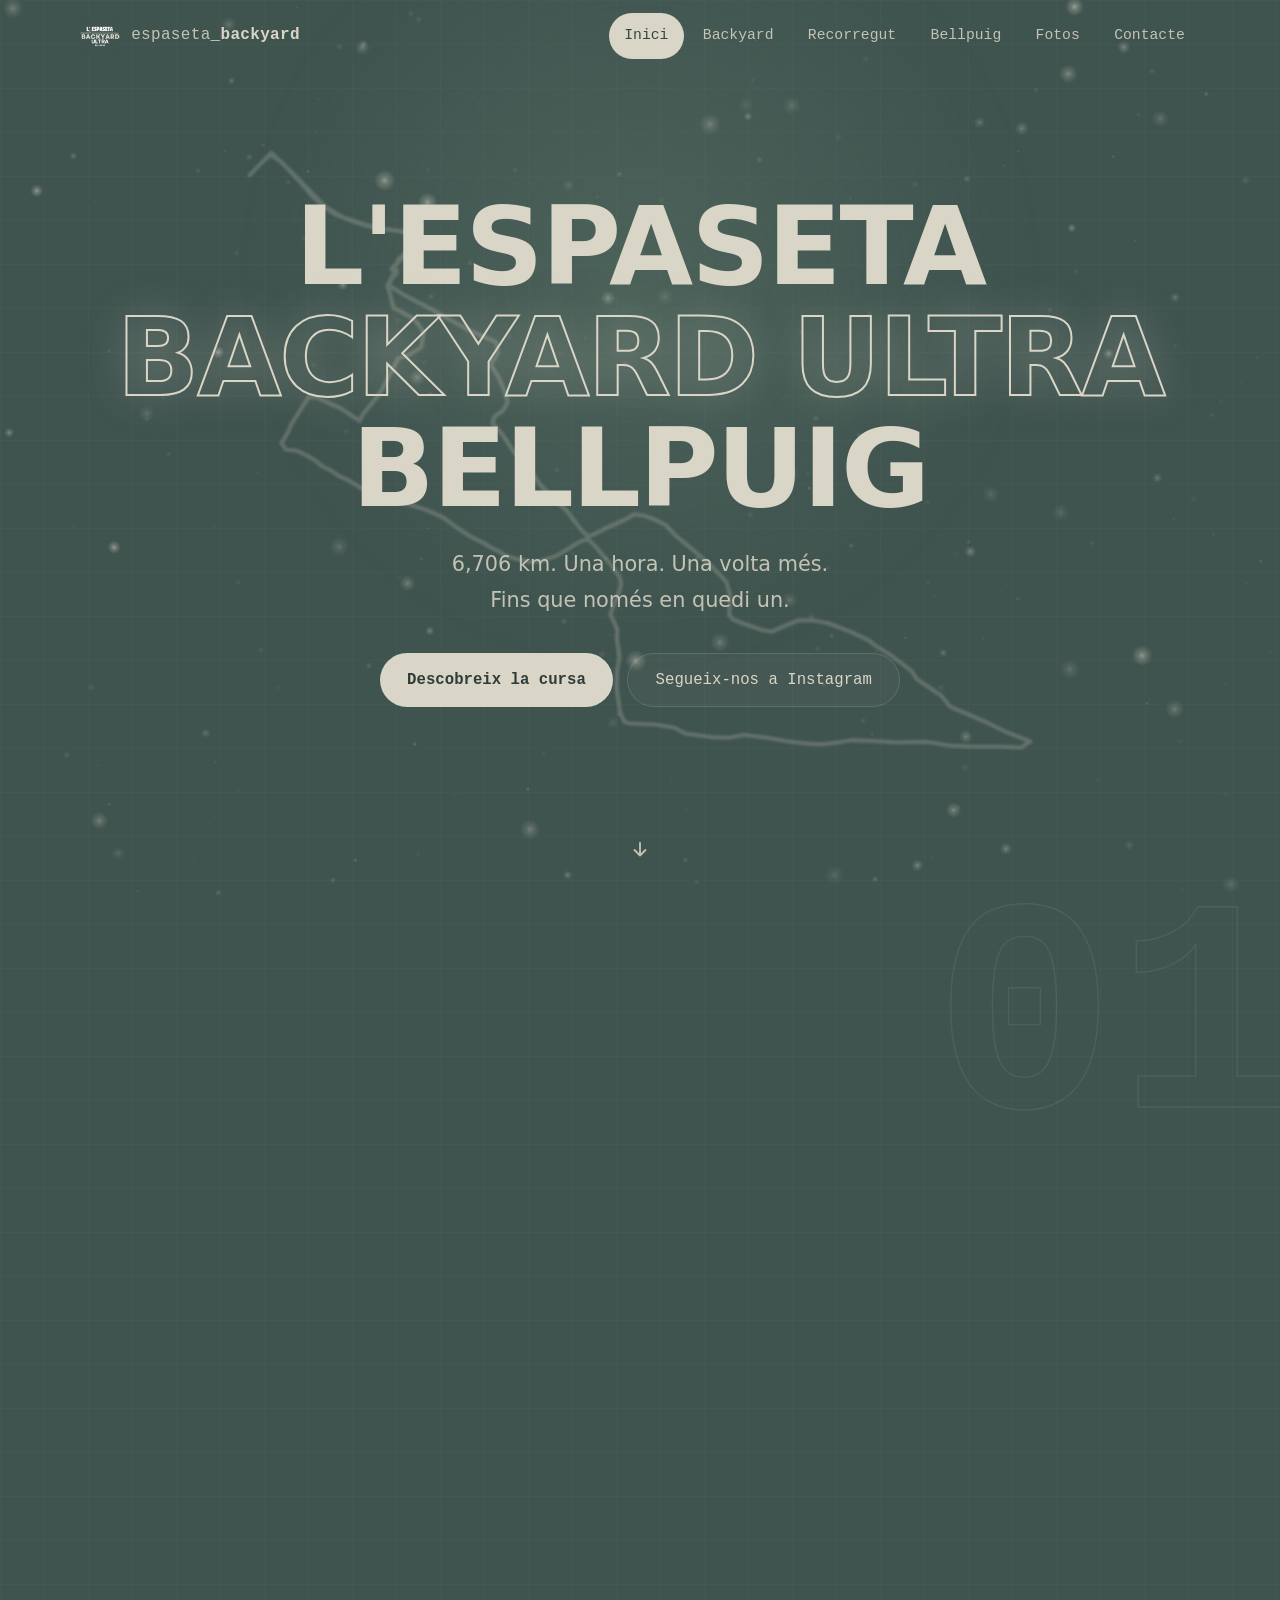
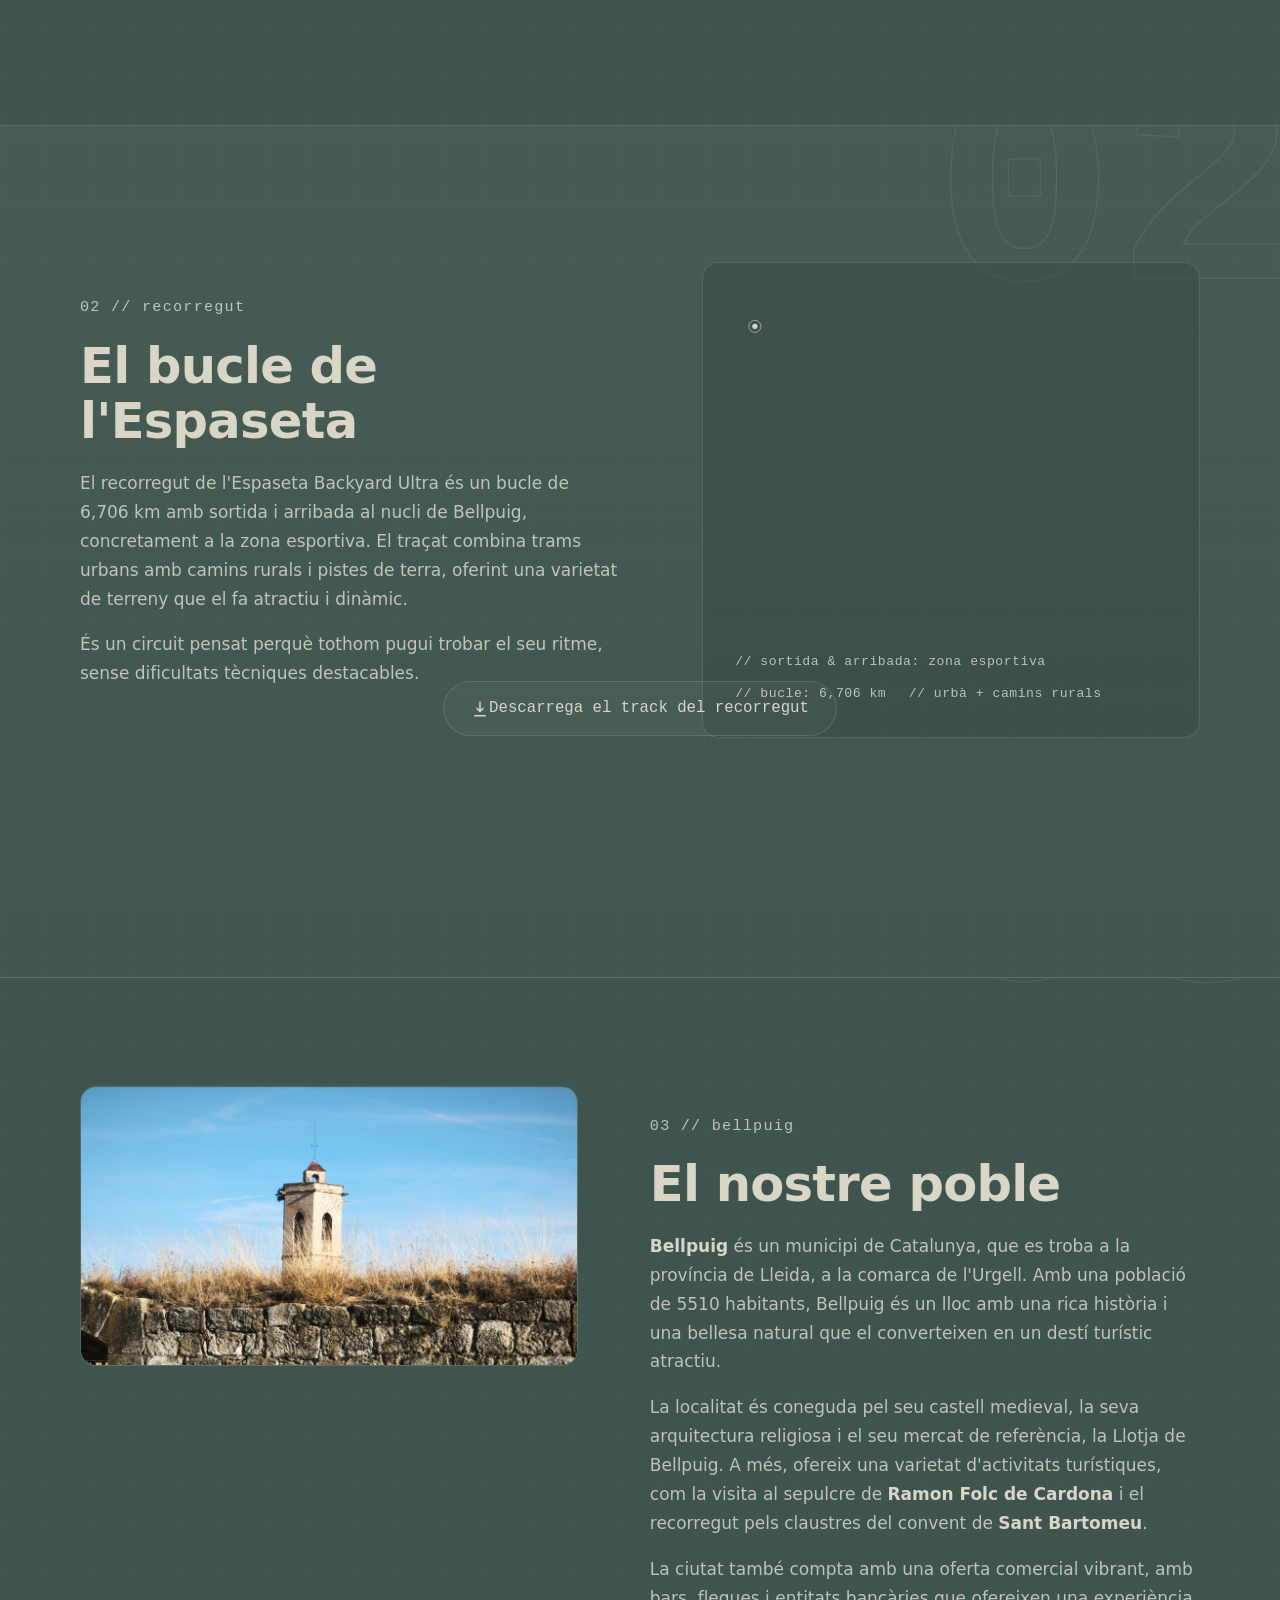
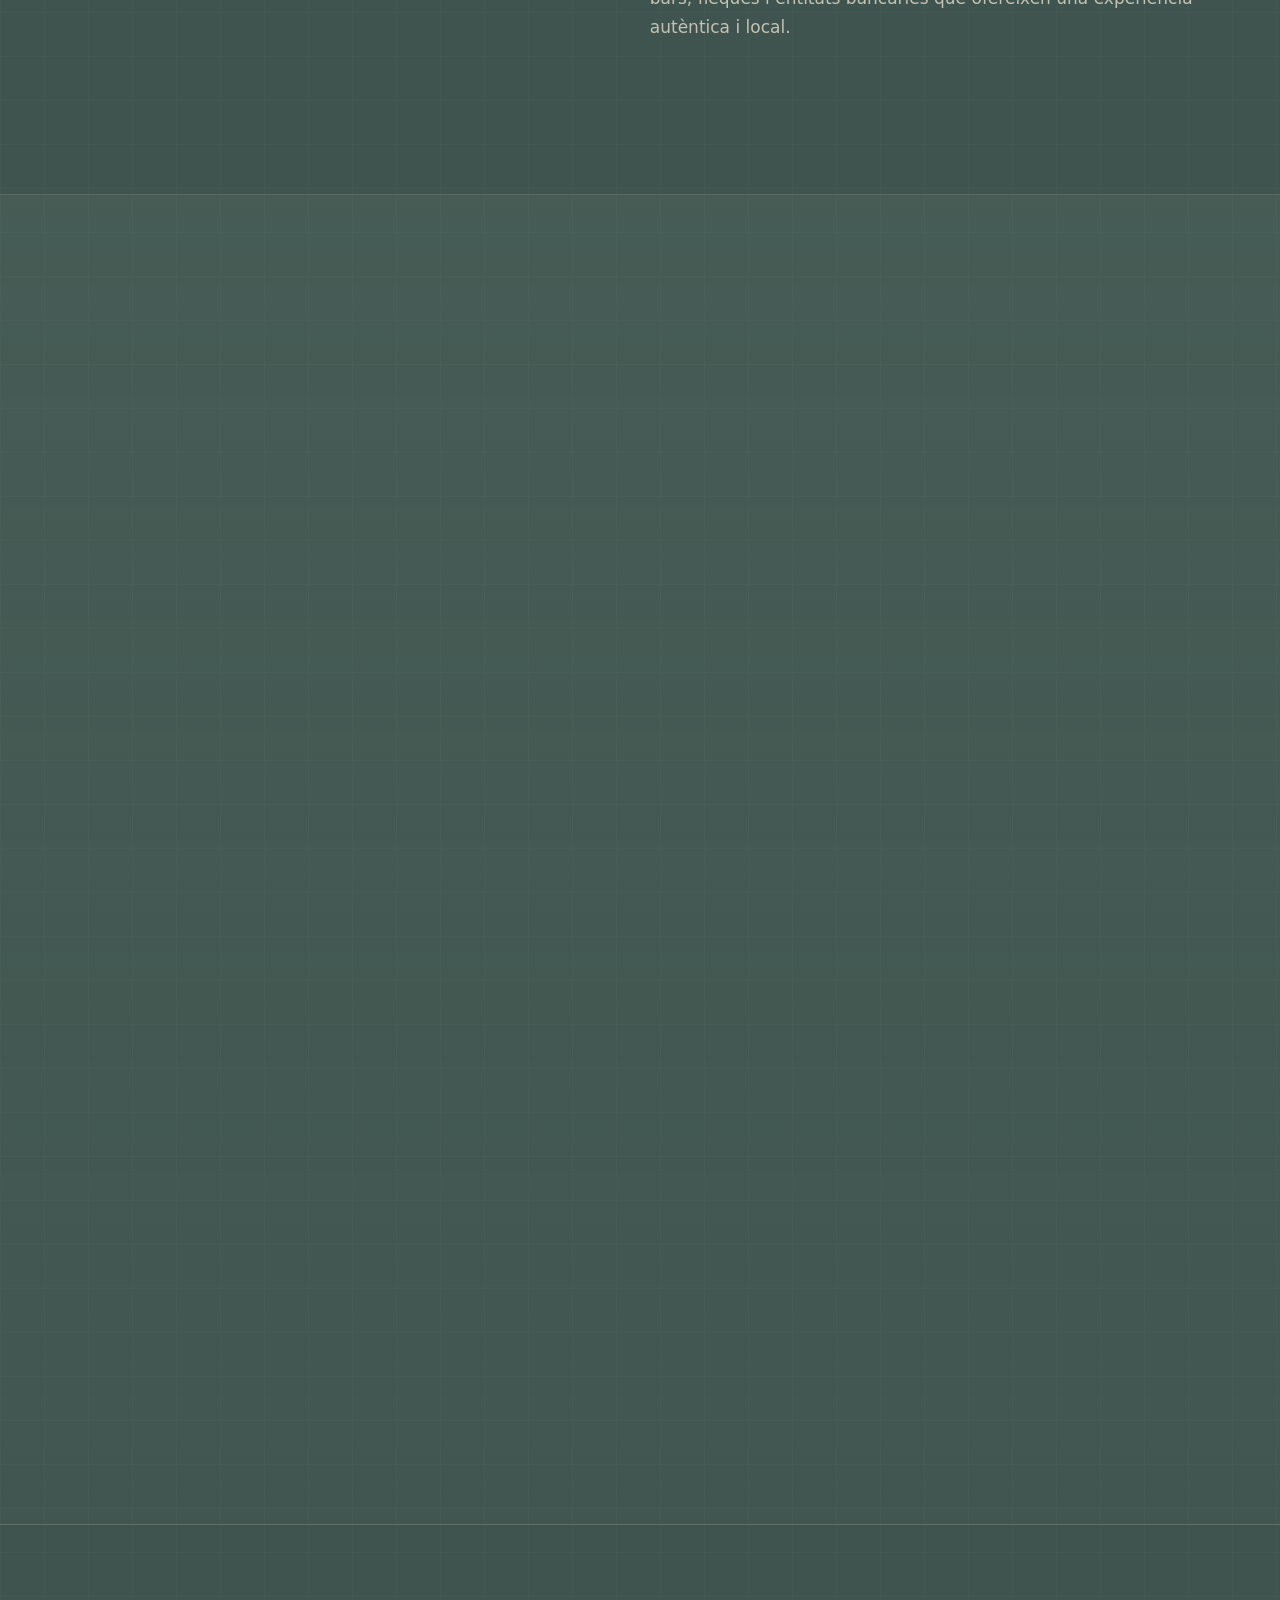
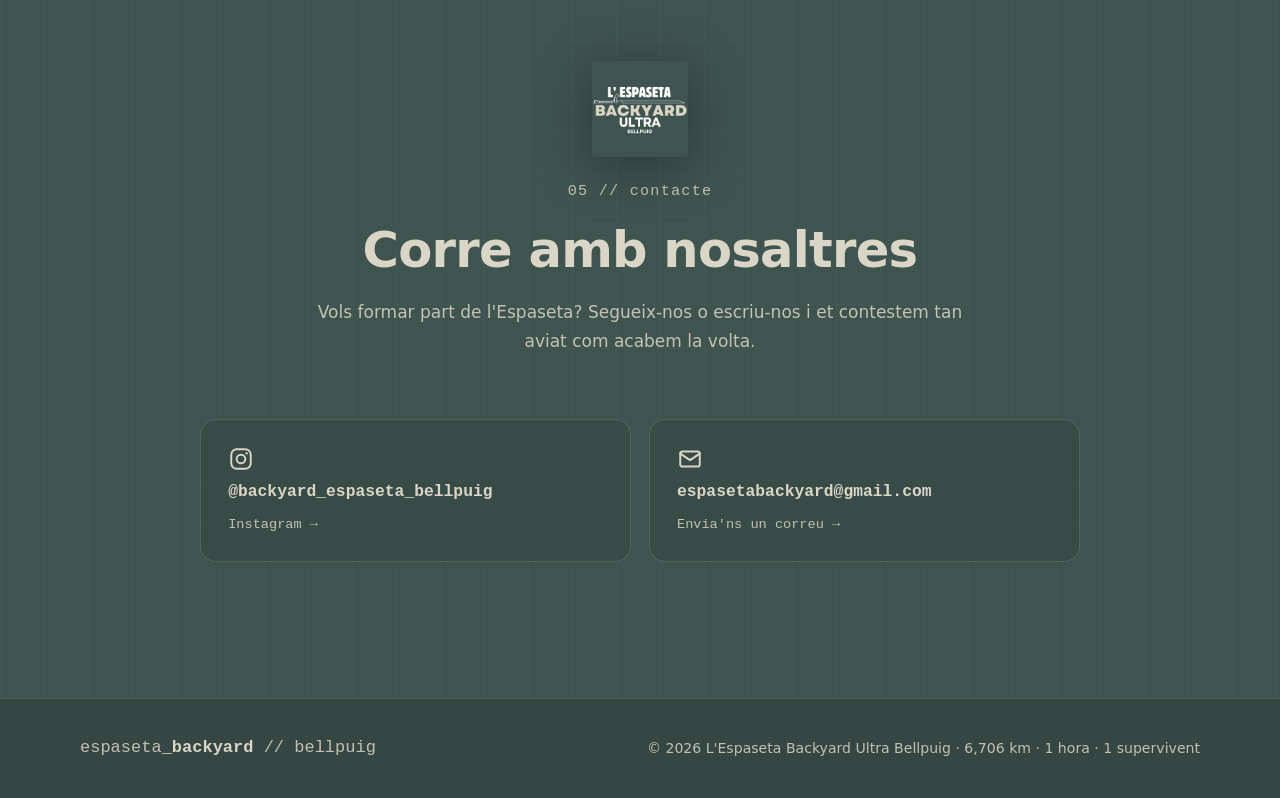
==== commit 71cee25a: "efectes" ====
--- a/index.html
+++ b/index.html
@@ -100,8 +100,8 @@
             </ul>
           </div>
           <figure class="photo-frame photo-frame--filled reveal" data-parallax="0.06">
-            <img src="images/1.jpg" alt="Corredors durant una volta de l'Espaseta Backyard Ultra Bellpuig" width="4064"
-              height="2284" loading="lazy">
+            <img src="images/backyard.jpg" alt="Corredors durant una volta de l'Espaseta Backyard Ultra Bellpuig"
+              width="4064" height="2284" loading="lazy">
           </figure>
         </div>
       </div>
@@ -162,12 +162,14 @@
           <div class="row__text">
             <p class="eyebrow reveal">03 // bellpuig</p>
             <h2 class="section__title reveal" id="bellpuig-title">El nostre poble</h2>
-            <p class="reveal">Bellpuig és un municipi de Catalunya, Espanya, que es troba a la província de Lleida, a la
+            <p class="reveal"><strong>Bellpuig</strong> és un municipi de Catalunya, que es troba a la
+              província de Lleida, a la
               comarca de l'Urgell. Amb una població de 5510 habitants, Bellpuig és un lloc amb una rica història i una
               bellesa natural que el converteixen en un destí turístic atractiu.</p>
             <p class="reveal">La localitat és coneguda pel seu castell medieval, la seva arquitectura religiosa i el seu
               mercat de referència, la Llotja de Bellpuig. A més, ofereix una varietat d'activitats turístiques, com la
-              visita al sepulcre de Ramon Folc de Cardona i el recorregut pels claustres del convent de Sant Bartomeu.
+              visita al sepulcre de <strong>Ramon Folc de Cardona</strong> i el recorregut pels claustres del convent de
+              <strong>Sant Bartomeu</strong>.
             </p>
             <p class="reveal">La ciutat també compta amb una oferta comercial vibrant, amb bars, fleques i entitats
               bancàries que ofereixen una experiència autèntica i local.</p>
@@ -182,89 +184,89 @@
         <div class="section__head">
           <p class="eyebrow reveal">04 // fotografies</p>
           <h2 class="section__title reveal" id="fotografies-title">Galeria</h2>
-          <p class="section__lead reveal">Rajola a rajola, hora a hora: imatges de l'Espaseta. Fes clic a qualsevol foto
+          <p class="section__lead reveal">Pas a pas, hora a hora: imatges de l'Espaseta. Fes clic a qualsevol foto
             per veure-la en gran.</p>
         </div>
         <div class="gallery" id="gallery">
           <button class="gallery__item reveal" type="button" aria-label="Obre la foto 2 de la galeria">
-            <img src="images/thumbs/2.jpg" alt="Espaseta Backyard Ultra Bellpuig: foto 2" width="600" height="338"
-              loading="lazy" data-full="images/2.jpg">
+            <img src="images/galeria/thumbs/2.jpg" alt="Espaseta Backyard Ultra Bellpuig: foto 2" width="600"
+              height="338" loading="lazy" data-full="images/galeria/2.jpg">
           </button>
           <button class="gallery__item reveal" type="button" aria-label="Obre la foto 3 de la galeria">
-            <img src="images/thumbs/3.jpg" alt="Espaseta Backyard Ultra Bellpuig: foto 3" width="600" height="338"
-              loading="lazy" data-full="images/3.jpg">
+            <img src="images/galeria/thumbs/3.jpg" alt="Espaseta Backyard Ultra Bellpuig: foto 3" width="600"
+              height="338" loading="lazy" data-full="images/galeria/3.jpg">
           </button>
           <button class="gallery__item reveal" type="button" aria-label="Obre la foto 4 de la galeria">
-            <img src="images/thumbs/4.jpg" alt="Espaseta Backyard Ultra Bellpuig: foto 4" width="600" height="338"
-              loading="lazy" data-full="images/4.jpg">
+            <img src="images/galeria/thumbs/4.jpg" alt="Espaseta Backyard Ultra Bellpuig: foto 4" width="600"
+              height="338" loading="lazy" data-full="images/galeria/4.jpg">
           </button>
           <button class="gallery__item reveal" type="button" aria-label="Obre la foto 5 de la galeria">
-            <img src="images/thumbs/5.jpg" alt="Espaseta Backyard Ultra Bellpuig: foto 5" width="600" height="338"
-              loading="lazy" data-full="images/5.jpg">
+            <img src="images/galeria/thumbs/5.jpg" alt="Espaseta Backyard Ultra Bellpuig: foto 5" width="600"
+              height="338" loading="lazy" data-full="images/galeria/5.jpg">
           </button>
           <button class="gallery__item reveal" type="button" aria-label="Obre la foto 6 de la galeria">
-            <img src="images/thumbs/6.jpg" alt="Espaseta Backyard Ultra Bellpuig: foto 6" width="600" height="338"
-              loading="lazy" data-full="images/6.jpg">
+            <img src="images/galeria/thumbs/6.jpg" alt="Espaseta Backyard Ultra Bellpuig: foto 6" width="600"
+              height="338" loading="lazy" data-full="images/galeria/6.jpg">
           </button>
           <button class="gallery__item reveal" type="button" aria-label="Obre la foto 7 de la galeria">
-            <img src="images/thumbs/7.jpg" alt="Espaseta Backyard Ultra Bellpuig: foto 7" width="600" height="338"
-              loading="lazy" data-full="images/7.jpg">
+            <img src="images/galeria/thumbs/7.jpg" alt="Espaseta Backyard Ultra Bellpuig: foto 7" width="600"
+              height="338" loading="lazy" data-full="images/galeria/7.jpg">
           </button>
           <button class="gallery__item reveal" type="button" aria-label="Obre la foto 8 de la galeria">
-            <img src="images/thumbs/8.jpg" alt="Espaseta Backyard Ultra Bellpuig: foto 8" width="600" height="338"
-              loading="lazy" data-full="images/8.jpg">
+            <img src="images/galeria/thumbs/8.jpg" alt="Espaseta Backyard Ultra Bellpuig: foto 8" width="600"
+              height="338" loading="lazy" data-full="images/galeria/8.jpg">
           </button>
           <button class="gallery__item reveal" type="button" aria-label="Obre la foto 9 de la galeria">
-            <img src="images/thumbs/9.jpg" alt="Espaseta Backyard Ultra Bellpuig: foto 9" width="600" height="338"
-              loading="lazy" data-full="images/9.jpg">
+            <img src="images/galeria/thumbs/9.jpg" alt="Espaseta Backyard Ultra Bellpuig: foto 9" width="600"
+              height="338" loading="lazy" data-full="images/galeria/9.jpg">
           </button>
           <button class="gallery__item reveal" type="button" aria-label="Obre la foto 10 de la galeria">
-            <img src="images/thumbs/10.jpg" alt="Espaseta Backyard Ultra Bellpuig: foto 10" width="600" height="338"
-              loading="lazy" data-full="images/10.jpg">
+            <img src="images/galeria/thumbs/10.jpg" alt="Espaseta Backyard Ultra Bellpuig: foto 10" width="600"
+              height="338" loading="lazy" data-full="images/galeria/10.jpg">
           </button>
           <button class="gallery__item reveal" type="button" aria-label="Obre la foto 11 de la galeria">
-            <img src="images/thumbs/11.jpg" alt="Espaseta Backyard Ultra Bellpuig: foto 11" width="600" height="338"
-              loading="lazy" data-full="images/11.jpg">
+            <img src="images/galeria/thumbs/11.jpg" alt="Espaseta Backyard Ultra Bellpuig: foto 11" width="600"
+              height="338" loading="lazy" data-full="images/galeria/11.jpg">
           </button>
           <button class="gallery__item reveal" type="button" aria-label="Obre la foto 12 de la galeria">
-            <img src="images/thumbs/12.jpg" alt="Espaseta Backyard Ultra Bellpuig: foto 12" width="600" height="338"
-              loading="lazy" data-full="images/12.jpg">
+            <img src="images/galeria/thumbs/12.jpg" alt="Espaseta Backyard Ultra Bellpuig: foto 12" width="600"
+              height="338" loading="lazy" data-full="images/galeria/12.jpg">
           </button>
           <button class="gallery__item reveal" type="button" aria-label="Obre la foto 13 de la galeria">
-            <img src="images/thumbs/13.jpg" alt="Espaseta Backyard Ultra Bellpuig: foto 13" width="600" height="338"
-              loading="lazy" data-full="images/13.jpg">
+            <img src="images/galeria/thumbs/13.jpg" alt="Espaseta Backyard Ultra Bellpuig: foto 13" width="600"
+              height="338" loading="lazy" data-full="images/galeria/13.jpg">
           </button>
           <button class="gallery__item reveal" type="button" aria-label="Obre la foto 14 de la galeria">
-            <img src="images/thumbs/14.jpg" alt="Espaseta Backyard Ultra Bellpuig: foto 14" width="600" height="338"
-              loading="lazy" data-full="images/14.jpg">
+            <img src="images/galeria/thumbs/14.jpg" alt="Espaseta Backyard Ultra Bellpuig: foto 14" width="600"
+              height="338" loading="lazy" data-full="images/galeria/14.jpg">
           </button>
           <button class="gallery__item reveal" type="button" aria-label="Obre la foto 15 de la galeria">
-            <img src="images/thumbs/15.jpg" alt="Espaseta Backyard Ultra Bellpuig: foto 15" width="600" height="338"
-              loading="lazy" data-full="images/15.jpg">
+            <img src="images/galeria/thumbs/15.jpg" alt="Espaseta Backyard Ultra Bellpuig: foto 15" width="600"
+              height="338" loading="lazy" data-full="images/galeria/15.jpg">
           </button>
           <button class="gallery__item reveal" type="button" aria-label="Obre la foto 16 de la galeria">
-            <img src="images/thumbs/16.jpg" alt="Espaseta Backyard Ultra Bellpuig: foto 16" width="600" height="338"
-              loading="lazy" data-full="images/16.jpg">
+            <img src="images/galeria/thumbs/16.jpg" alt="Espaseta Backyard Ultra Bellpuig: foto 16" width="600"
+              height="338" loading="lazy" data-full="images/galeria/16.jpg">
           </button>
           <button class="gallery__item reveal" type="button" aria-label="Obre la foto 17 de la galeria">
-            <img src="images/thumbs/17.jpg" alt="Espaseta Backyard Ultra Bellpuig: foto 17" width="600" height="338"
-              loading="lazy" data-full="images/17.jpg">
+            <img src="images/galeria/thumbs/17.jpg" alt="Espaseta Backyard Ultra Bellpuig: foto 17" width="600"
+              height="338" loading="lazy" data-full="images/galeria/17.jpg">
           </button>
           <button class="gallery__item reveal" type="button" aria-label="Obre la foto 18 de la galeria">
-            <img src="images/thumbs/18.jpg" alt="Espaseta Backyard Ultra Bellpuig: foto 18" width="600" height="338"
-              loading="lazy" data-full="images/18.jpg">
+            <img src="images/galeria/thumbs/18.jpg" alt="Espaseta Backyard Ultra Bellpuig: foto 18" width="600"
+              height="338" loading="lazy" data-full="images/galeria/18.jpg">
           </button>
           <button class="gallery__item reveal" type="button" aria-label="Obre la foto 19 de la galeria">
-            <img src="images/thumbs/19.jpg" alt="Espaseta Backyard Ultra Bellpuig: foto 19" width="600" height="338"
-              loading="lazy" data-full="images/19.jpg">
+            <img src="images/galeria/thumbs/19.jpg" alt="Espaseta Backyard Ultra Bellpuig: foto 19" width="600"
+              height="338" loading="lazy" data-full="images/galeria/19.jpg">
           </button>
           <button class="gallery__item reveal" type="button" aria-label="Obre la foto 20 de la galeria">
-            <img src="images/thumbs/20.jpg" alt="Espaseta Backyard Ultra Bellpuig: foto 20" width="600" height="338"
-              loading="lazy" data-full="images/20.jpg">
+            <img src="images/galeria/thumbs/20.jpg" alt="Espaseta Backyard Ultra Bellpuig: foto 20" width="600"
+              height="338" loading="lazy" data-full="images/galeria/20.jpg">
           </button>
           <button class="gallery__item reveal" type="button" aria-label="Obre la foto 21 de la galeria">
-            <img src="images/thumbs/21.jpg" alt="Espaseta Backyard Ultra Bellpuig: foto 21" width="600" height="338"
-              loading="lazy" data-full="images/21.jpg">
+            <img src="images/galeria/thumbs/21.jpg" alt="Espaseta Backyard Ultra Bellpuig: foto 21" width="600"
+              height="338" loading="lazy" data-full="images/galeria/21.jpg">
           </button>
         </div>
       </div>
--- a/css/styles.css
+++ b/css/styles.css
@@ -243,7 +243,7 @@
   width: min(88vw, 860px);
   height: auto;
   opacity: 0.22;
-  filter: blur(2px);
+  filter: blur(1px);
   pointer-events: none;
 }
 
@@ -278,7 +278,7 @@
   text-wrap: balance;
 }
 
-.hero__title > span {
+.hero__title>span {
   display: block;
 }
 
@@ -361,8 +361,15 @@
 }
 
 @keyframes cue-bob {
-  0%, 100% { transform: translateY(0); }
-  50% { transform: translateY(8px); }
+
+  0%,
+  100% {
+    transform: translateY(0);
+  }
+
+  50% {
+    transform: translateY(8px);
+  }
 }
 
 /* ---------- Sections ---------- */
@@ -681,9 +688,20 @@
 }
 
 @keyframes marker-pulse {
-  0% { transform: scale(0.55); opacity: 0.8; }
-  70% { transform: scale(1.6); opacity: 0; }
-  100% { transform: scale(1.6); opacity: 0; }
+  0% {
+    transform: scale(0.55);
+    opacity: 0.8;
+  }
+
+  70% {
+    transform: scale(1.6);
+    opacity: 0;
+  }
+
+  100% {
+    transform: scale(1.6);
+    opacity: 0;
+  }
 }
 
 .track__hud {
@@ -796,6 +814,7 @@
 /* ---------- Responsive ---------- */
 
 @media (max-width: 860px) {
+
   .row,
   .row--flip {
     grid-template-columns: 1fr;
@@ -883,4 +902,4 @@
     opacity: 1;
     transform: none;
   }
-}
+}
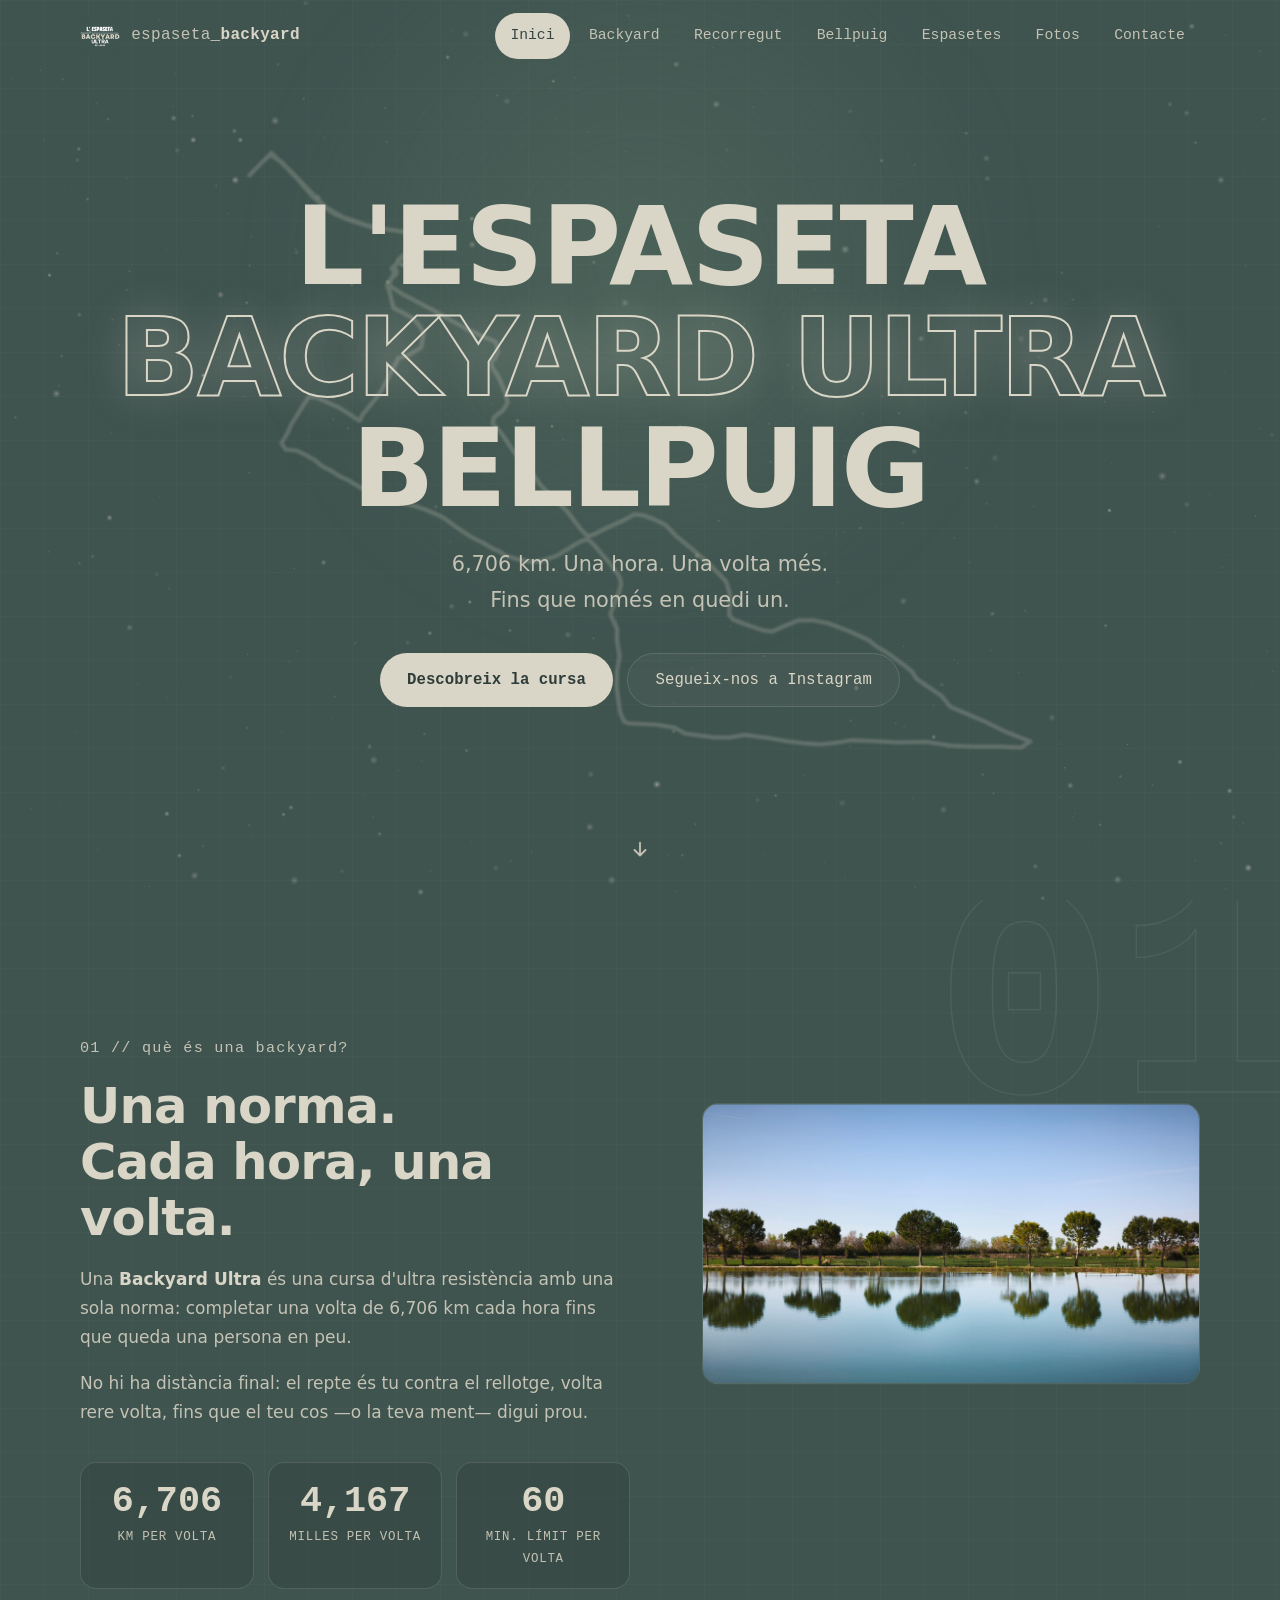
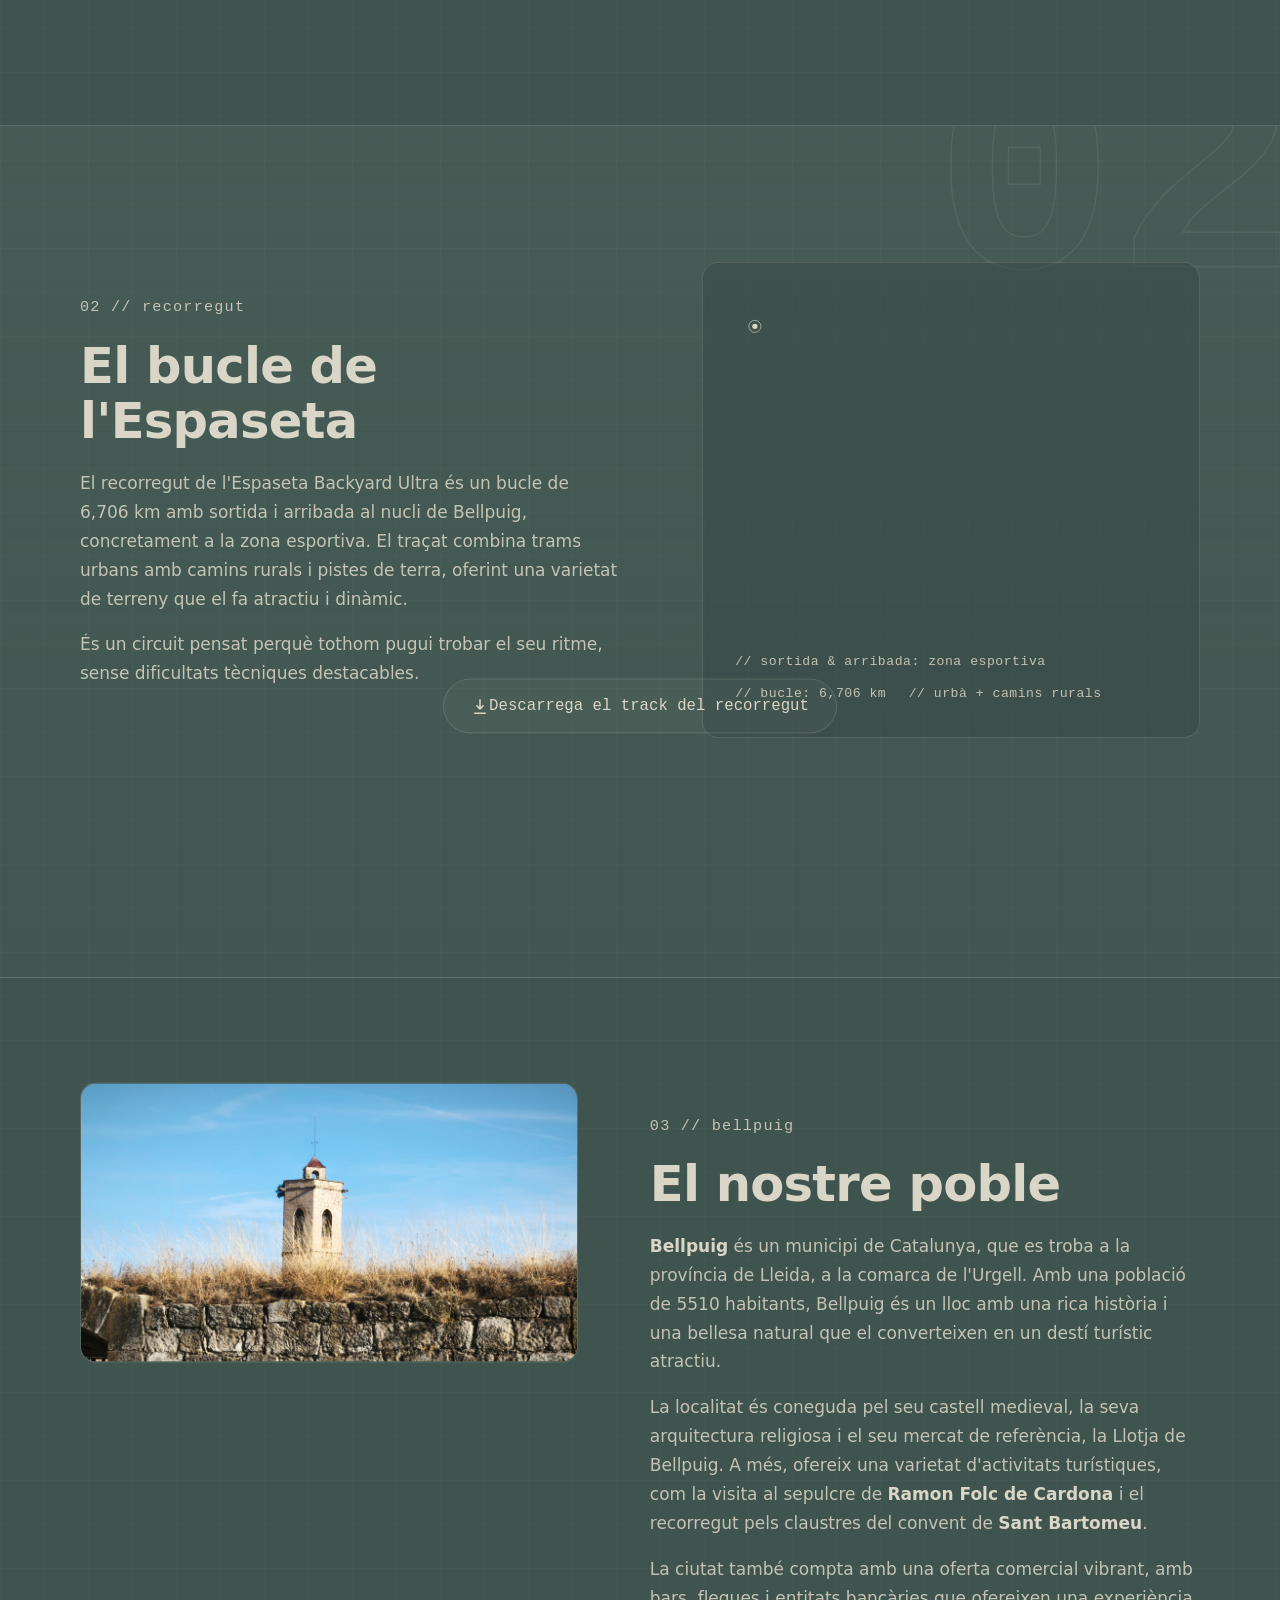
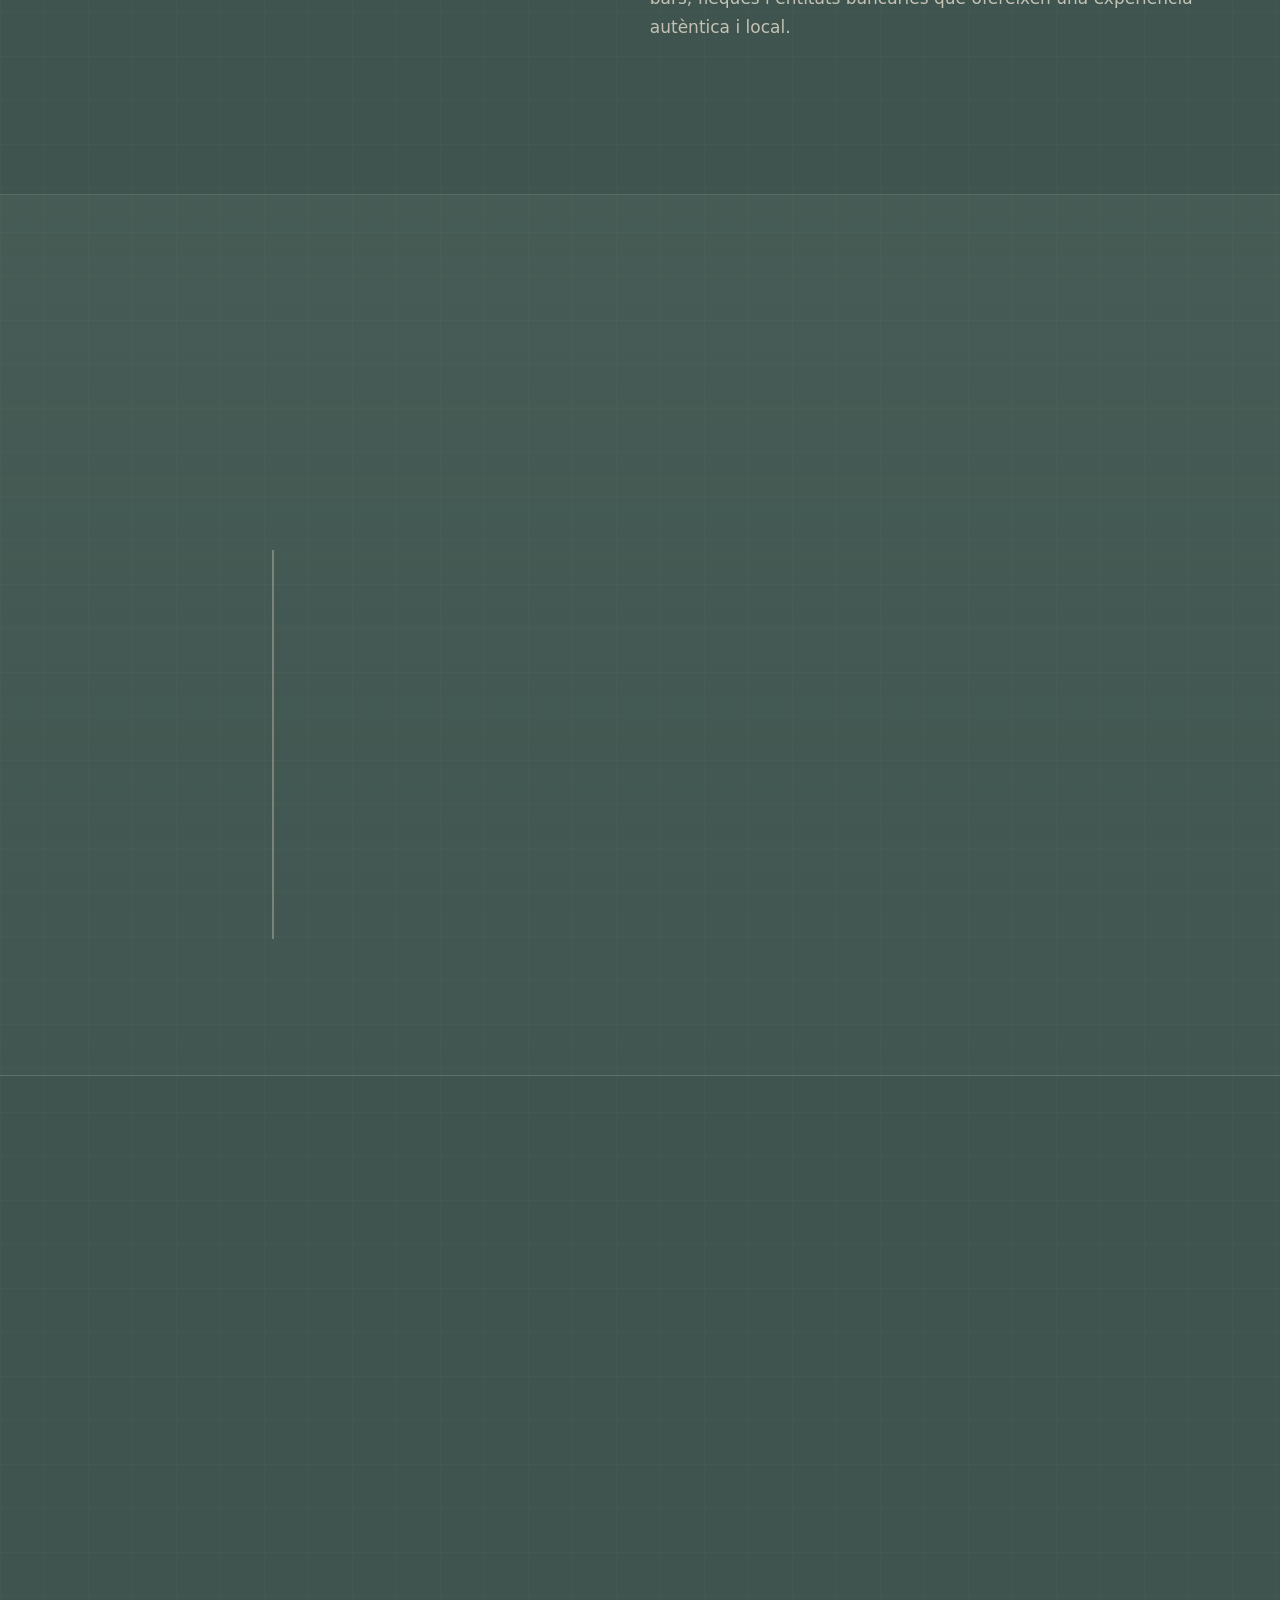
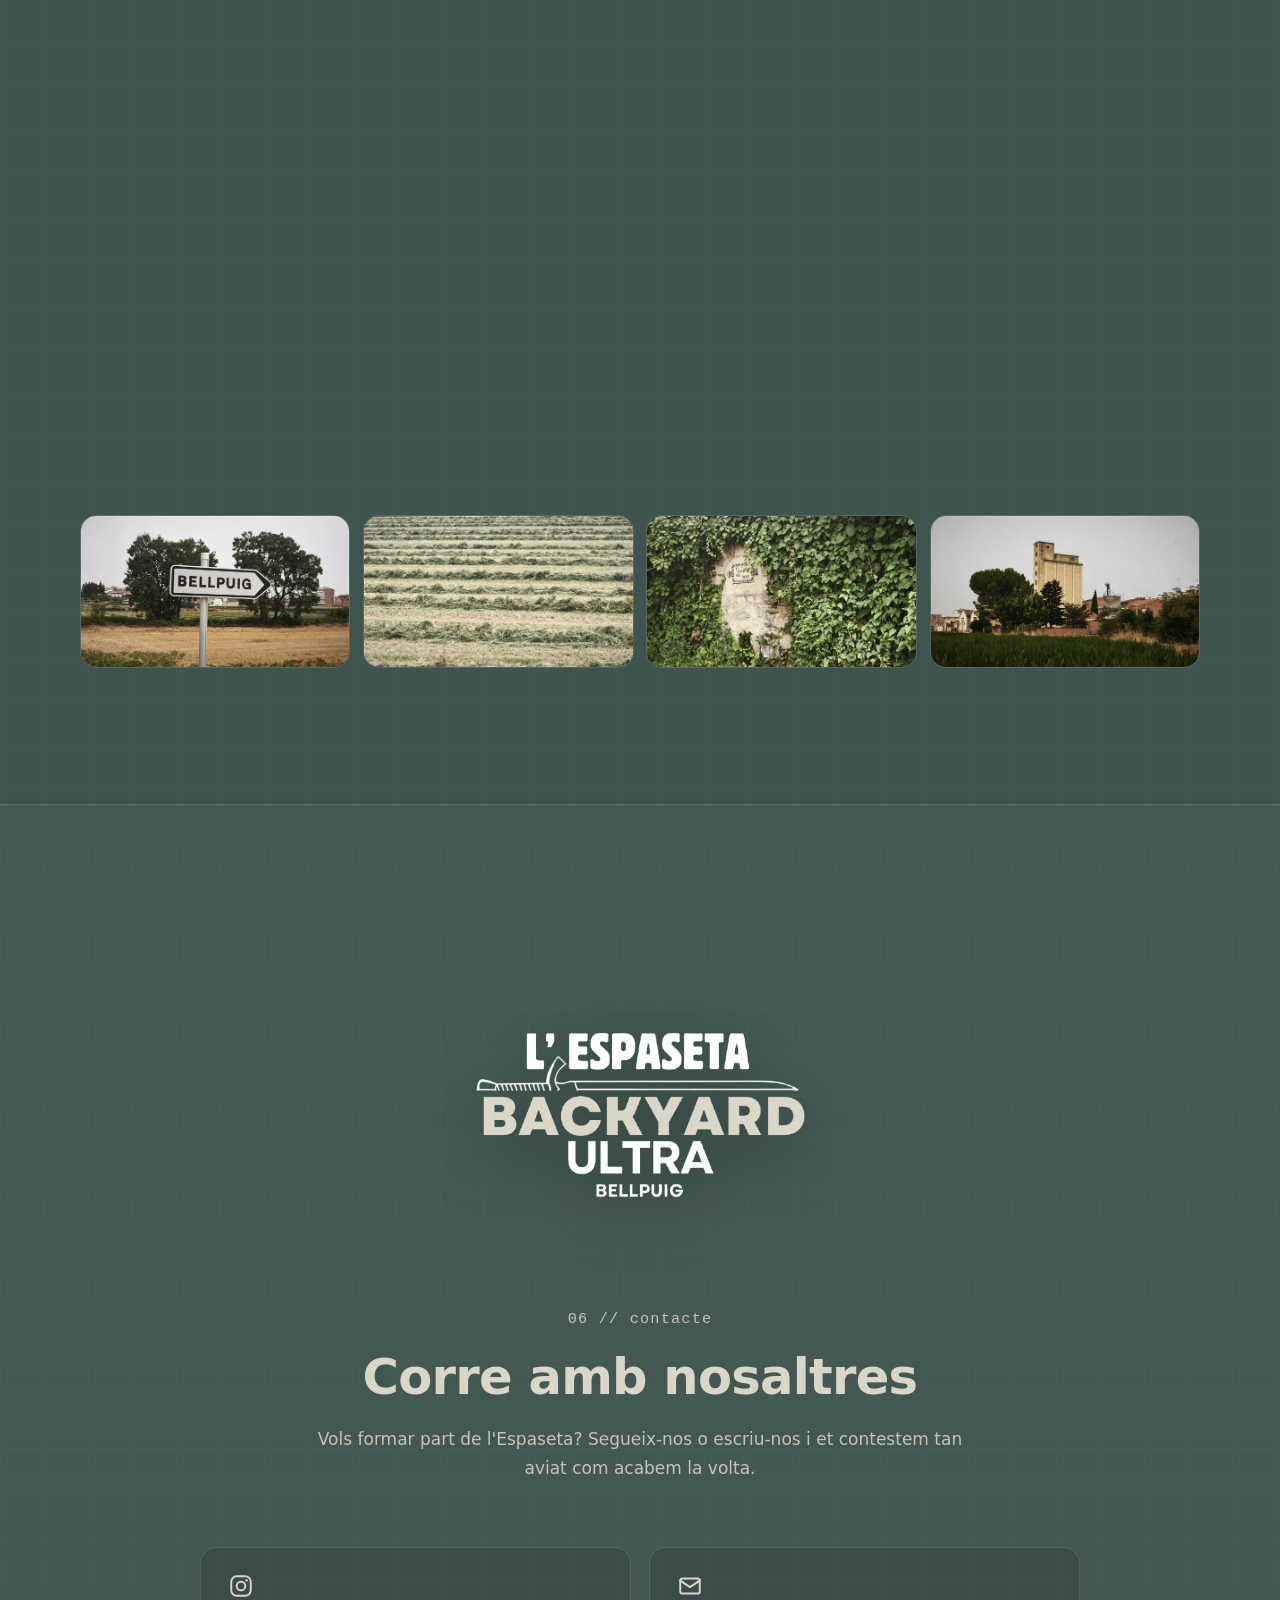
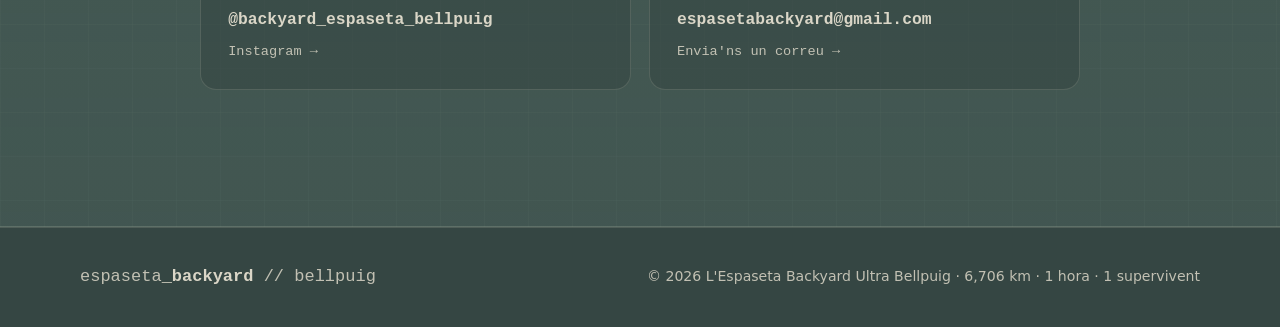
==== commit 67236b95: "seccio espaseta" ====
--- a/index.html
+++ b/index.html
@@ -38,6 +38,7 @@
         <li><a class="nav__link" href="#backyard">Backyard</a></li>
         <li><a class="nav__link" href="#recorregut">Recorregut</a></li>
         <li><a class="nav__link" href="#bellpuig">Bellpuig</a></li>
+        <li><a class="nav__link" href="#espasetes">Espasetes</a></li>
         <li><a class="nav__link" href="#fotografies">Fotos</a></li>
         <li><a class="nav__link" href="#contacte">Contacte</a></li>
       </ul>
@@ -178,11 +179,34 @@
       </div>
     </section>
 
-    <section class="section section--alt" id="fotografies" aria-labelledby="fotografies-title">
-      <span class="section__ghost" data-parallax="0.12" aria-hidden="true">04</span>
+    <section class="section section--alt" id="espasetes" aria-labelledby="espasetes-title">
+      <span class="section__ghost" data-parallax="0.14" aria-hidden="true">04</span>
+      <div class="container container--narrow">
+        <div class="section__head section__head--center">
+          <p class="eyebrow reveal">04 // els espasetes</p>
+          <h2 class="section__title reveal" id="espasetes-title">Els espasetes de Bellpuig</h2>
+        </div>
+        <div class="story">
+          <p class="reveal">Al llibre de Joan Amades <strong>Folklore de Catalunya-Rondalles</strong> s'explica que, per
+            un vell privilegi concedit pel duc de Cardona, els regidors de Bellpuig tenien dret a portar espasa. Aquesta
+            distinció creien que els donava un poder gran i l'exhibició de la mateixa els feia sentir cofois de la seva
+            autoritat.</p>
+          <p class="reveal">S'explica que un dia, a conseqüència d'unes fortes pluges, el riu va créixer molt i va fer
+            baixar una forta rubinada. Els regidors, valents com es creien amb la seva espasa, es van veure amb prou
+            força per a aturar-la. Van anar al peu del riu i, traient-se tots l'espasa, s'encararen amb la rubina i li
+            digueren: <strong class="story__cry">«Rubina, en nom del rei, atura't»</strong>. La rubinada fou aleshores
+            més forta que mai, i en lloc d'aturar-se se'ls emportà riu avall.</p>
+          <p class="reveal">A Bellpuig, un gegantó del seguici popular porta el nom d'<strong>Espaseta</strong>,
+            recordant aquesta història.</p>
+        </div>
+      </div>
+    </section>
+
+    <section class="section" id="fotografies" aria-labelledby="fotografies-title">
+      <span class="section__ghost" data-parallax="0.12" aria-hidden="true">05</span>
       <div class="container">
         <div class="section__head">
-          <p class="eyebrow reveal">04 // fotografies</p>
+          <p class="eyebrow reveal">05 // fotografies</p>
           <h2 class="section__title reveal" id="fotografies-title">Galeria</h2>
           <p class="section__lead reveal">Pas a pas, hora a hora: imatges de l'Espaseta. Fes clic a qualsevol foto
             per veure-la en gran.</p>
@@ -272,13 +296,13 @@
       </div>
     </section>
 
-    <section class="section" id="contacte" aria-labelledby="contacte-title">
-      <span class="section__ghost" data-parallax="0.12" aria-hidden="true">05</span>
+    <section class="section section--alt" id="contacte" aria-labelledby="contacte-title">
+      <span class="section__ghost" data-parallax="0.12" aria-hidden="true">06</span>
       <div class="container container--narrow">
         <div class="section__head section__head--center">
-          <img class="contact__logo reveal" src="logo.png" alt="Logotip de L'Espaseta Backyard Ultra Bellpuig"
-            width="96" height="96">
-          <p class="eyebrow reveal">05 // contacte</p>
+          <img class="contact__logo reveal" src="images/footer.png" alt="Logotip de L'Espaseta Backyard Ultra Bellpuig"
+            width="1088" height="572">
+          <p class="eyebrow reveal">06 // contacte</p>
           <h2 class="section__title reveal" id="contacte-title">Corre amb nosaltres</h2>
           <p class="section__lead reveal">Vols formar part de l'Espaseta? Segueix-nos o escriu-nos i et contestem tan
             aviat com acabem la volta.</p>
--- a/css/styles.css
+++ b/css/styles.css
@@ -426,6 +426,33 @@
   color: var(--ink-85);
 }
 
+.story {
+  max-width: 68ch;
+  margin-inline: auto;
+  padding-left: clamp(1.2rem, 4vw, 2.2rem);
+  border-left: 2px solid rgba(218, 214, 199, 0.35);
+}
+
+.story p {
+  margin: 0;
+  color: var(--ink-85);
+  font-size: 1.075rem;
+}
+
+.story p + p {
+  margin-top: 1.15rem;
+}
+
+.story strong {
+  color: var(--ink);
+}
+
+.story__cry {
+  font-family: var(--font-mono);
+  color: var(--accent);
+  white-space: nowrap;
+}
+
 .row {
   position: relative;
   display: grid;
@@ -721,11 +748,11 @@
 /* ---------- Contact ---------- */
 
 .contact__logo {
-  width: 96px;
-  height: 96px;
+  width: min(340px, 78%);
+  height: auto;
   object-fit: contain;
-  margin: 0 auto 1.4rem;
-  filter: drop-shadow(0 10px 26px rgba(0, 0, 0, 0.3));
+  margin: 0 auto 1.6rem;
+  filter: drop-shadow(0 14px 34px rgba(0, 0, 0, 0.35));
 }
 
 .contact__cards {
@@ -829,7 +856,7 @@
   }
 }
 
-@media (max-width: 720px) {
+@media (max-width: 860px) {
   .nav__toggle {
     display: flex;
   }
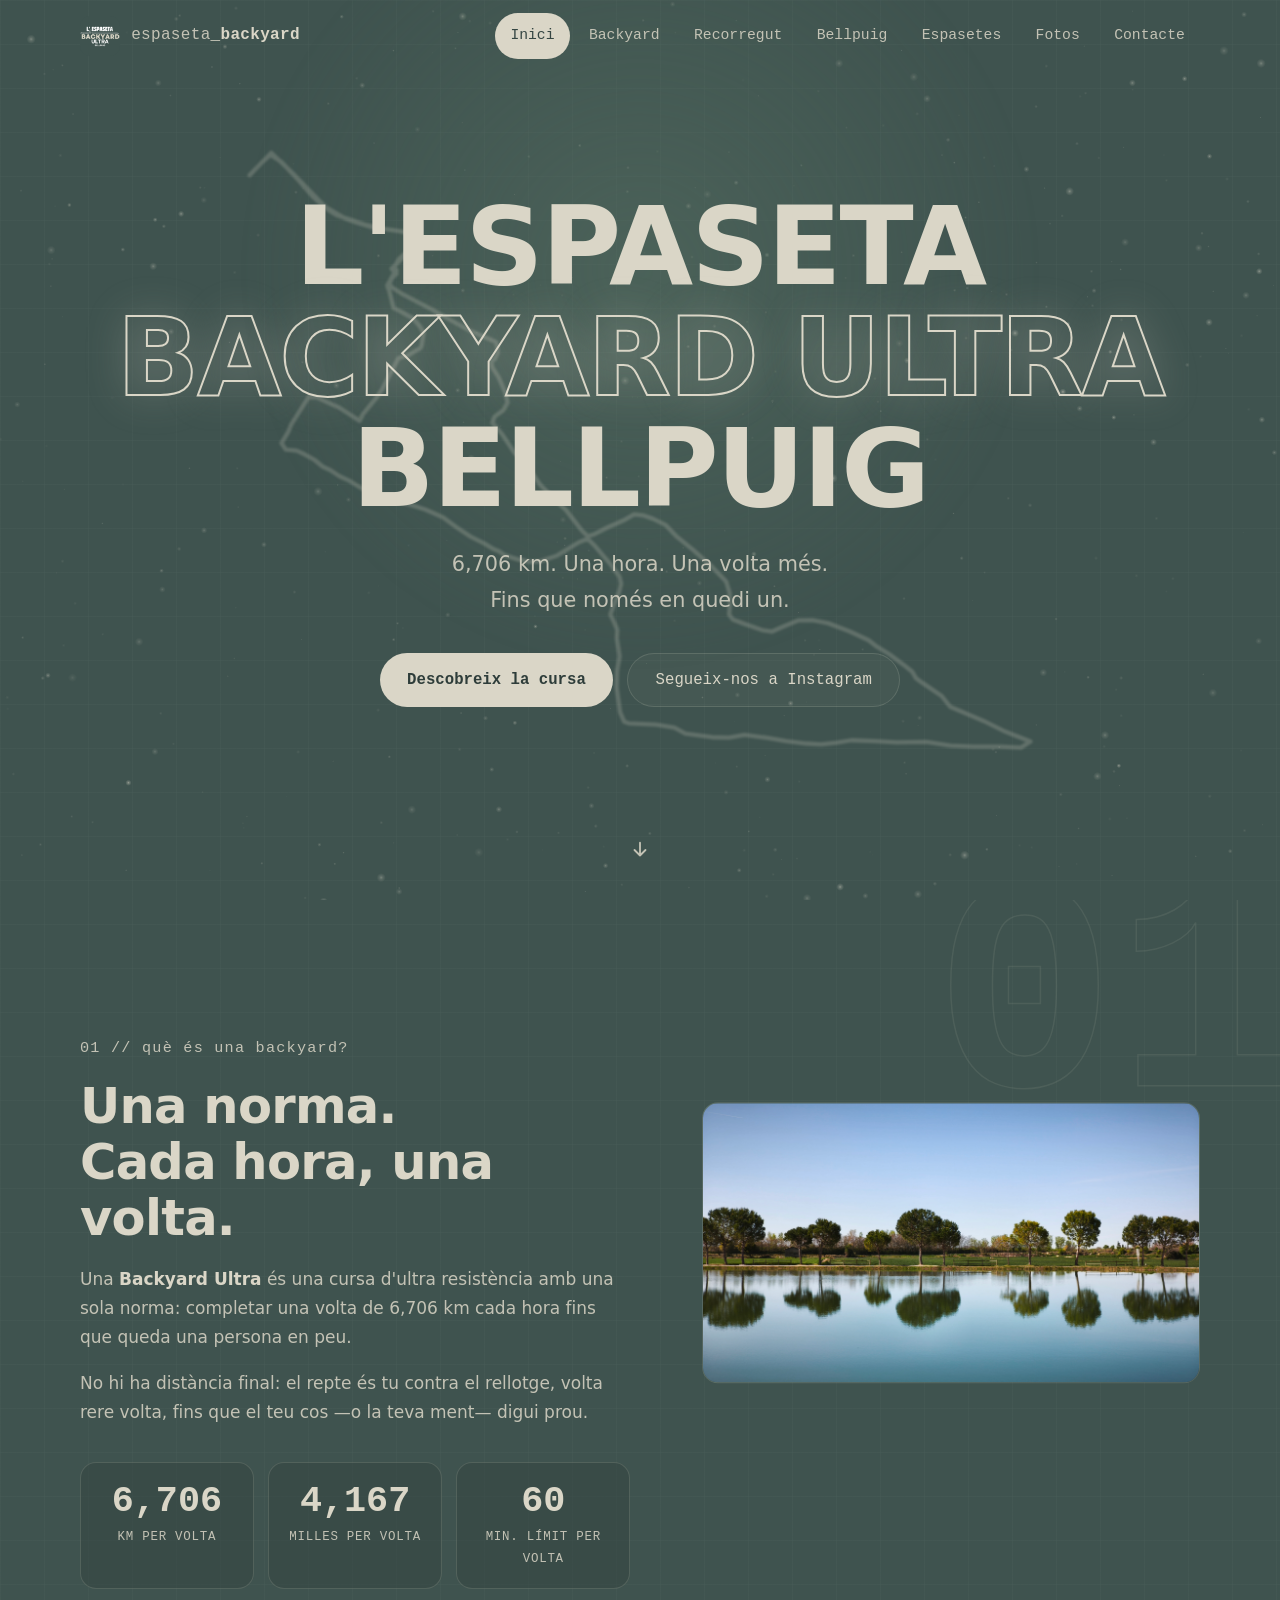
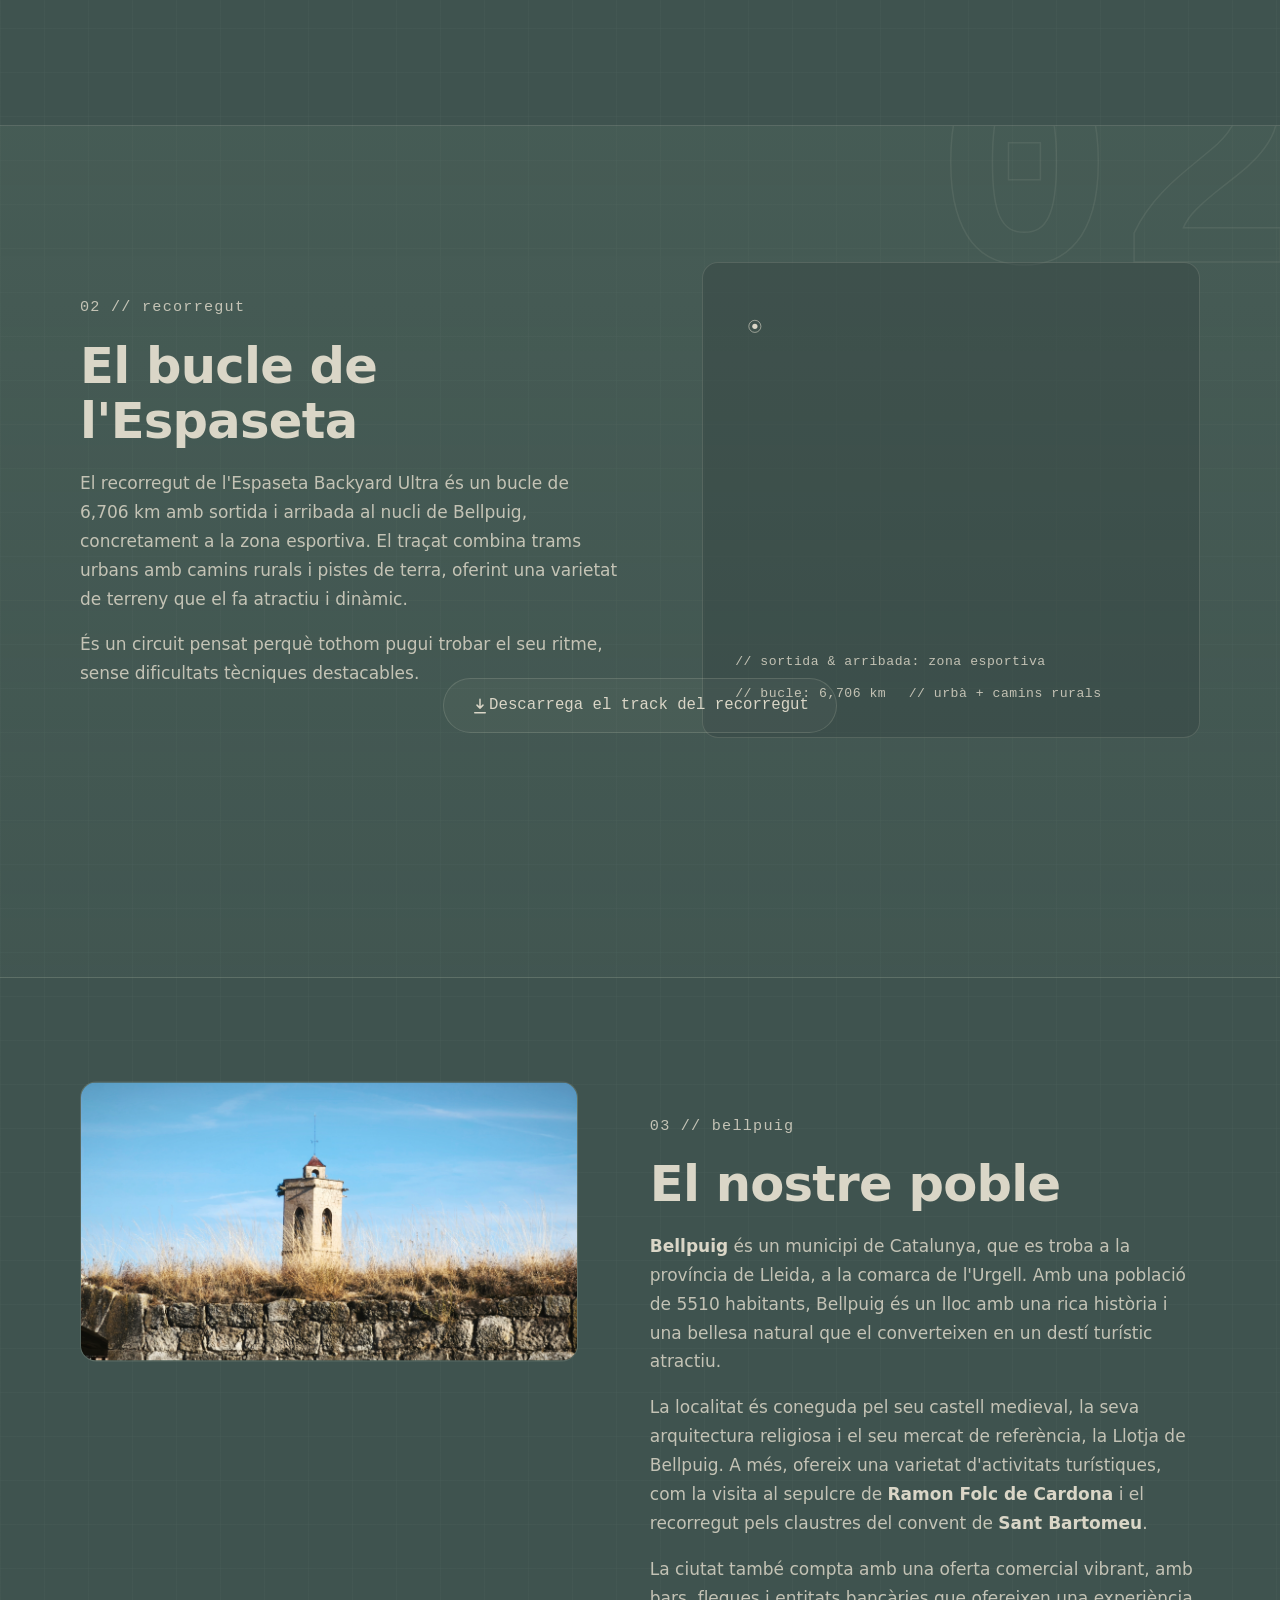
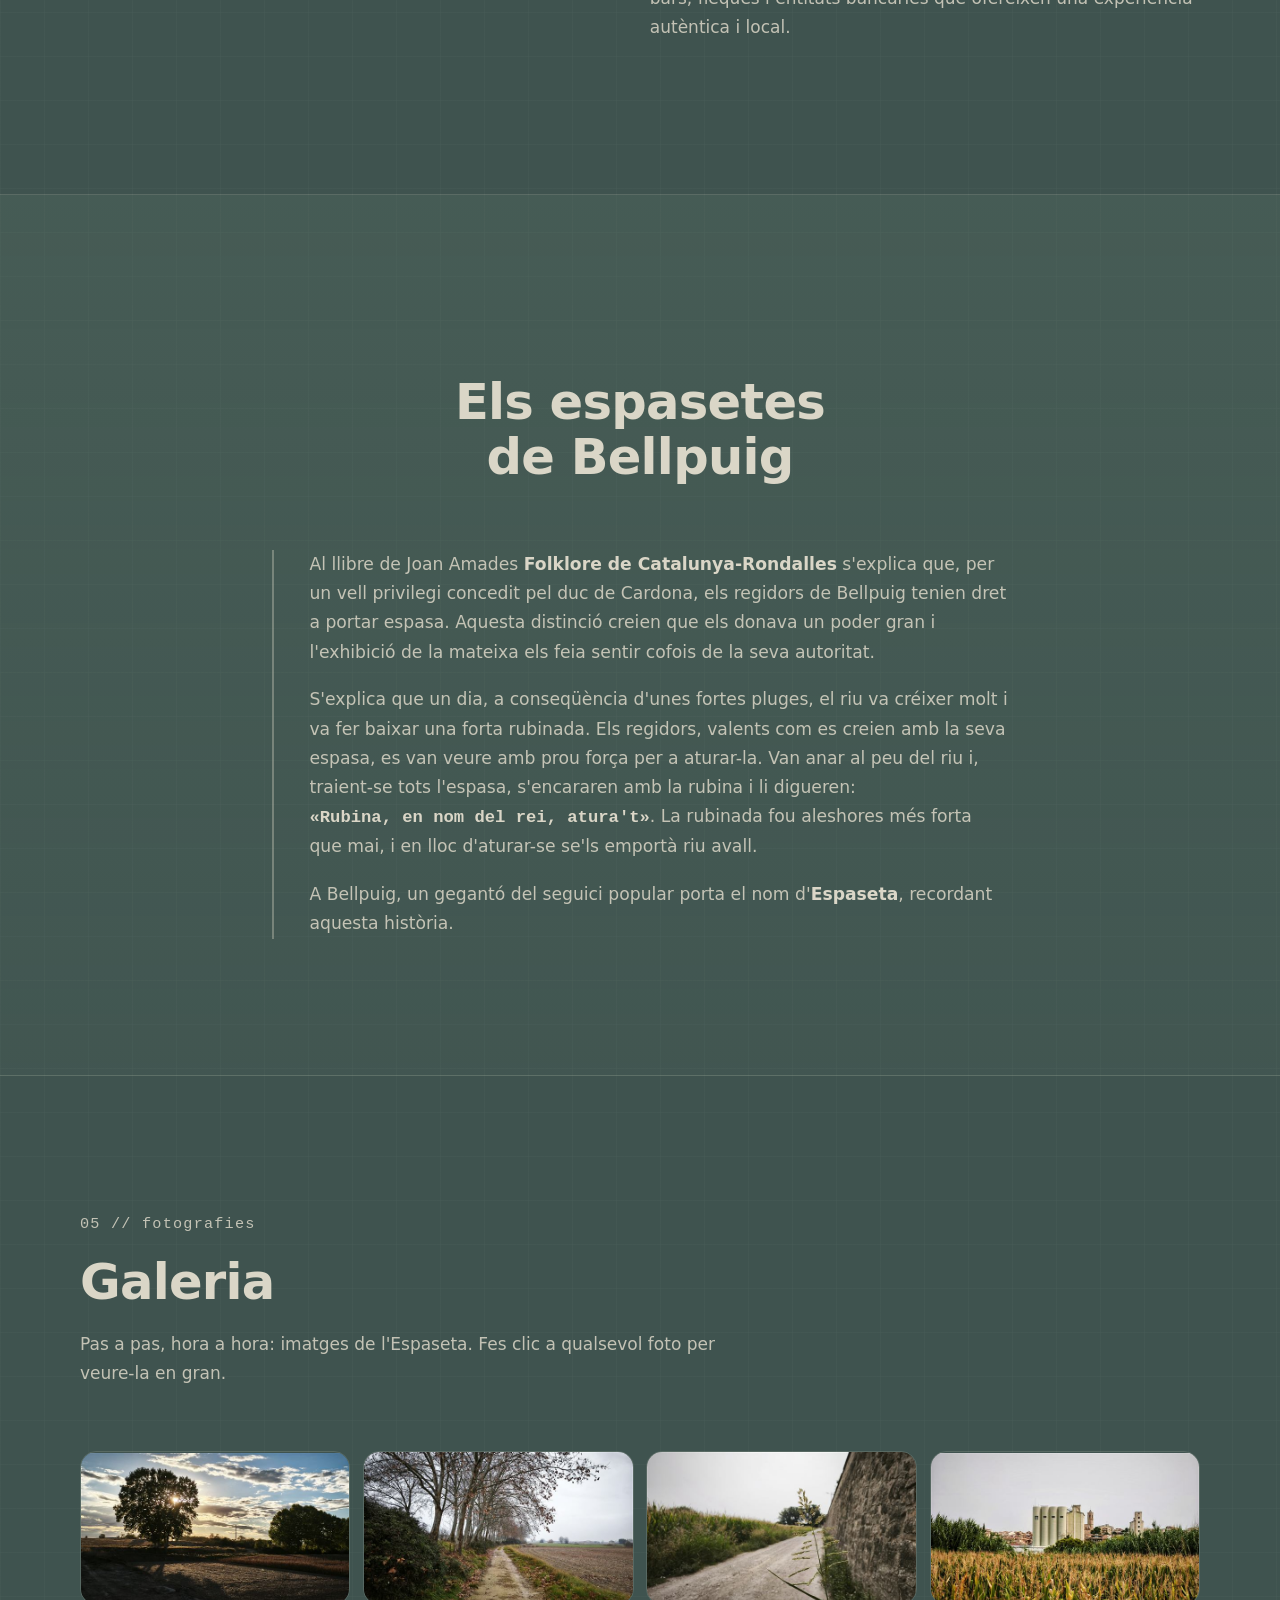
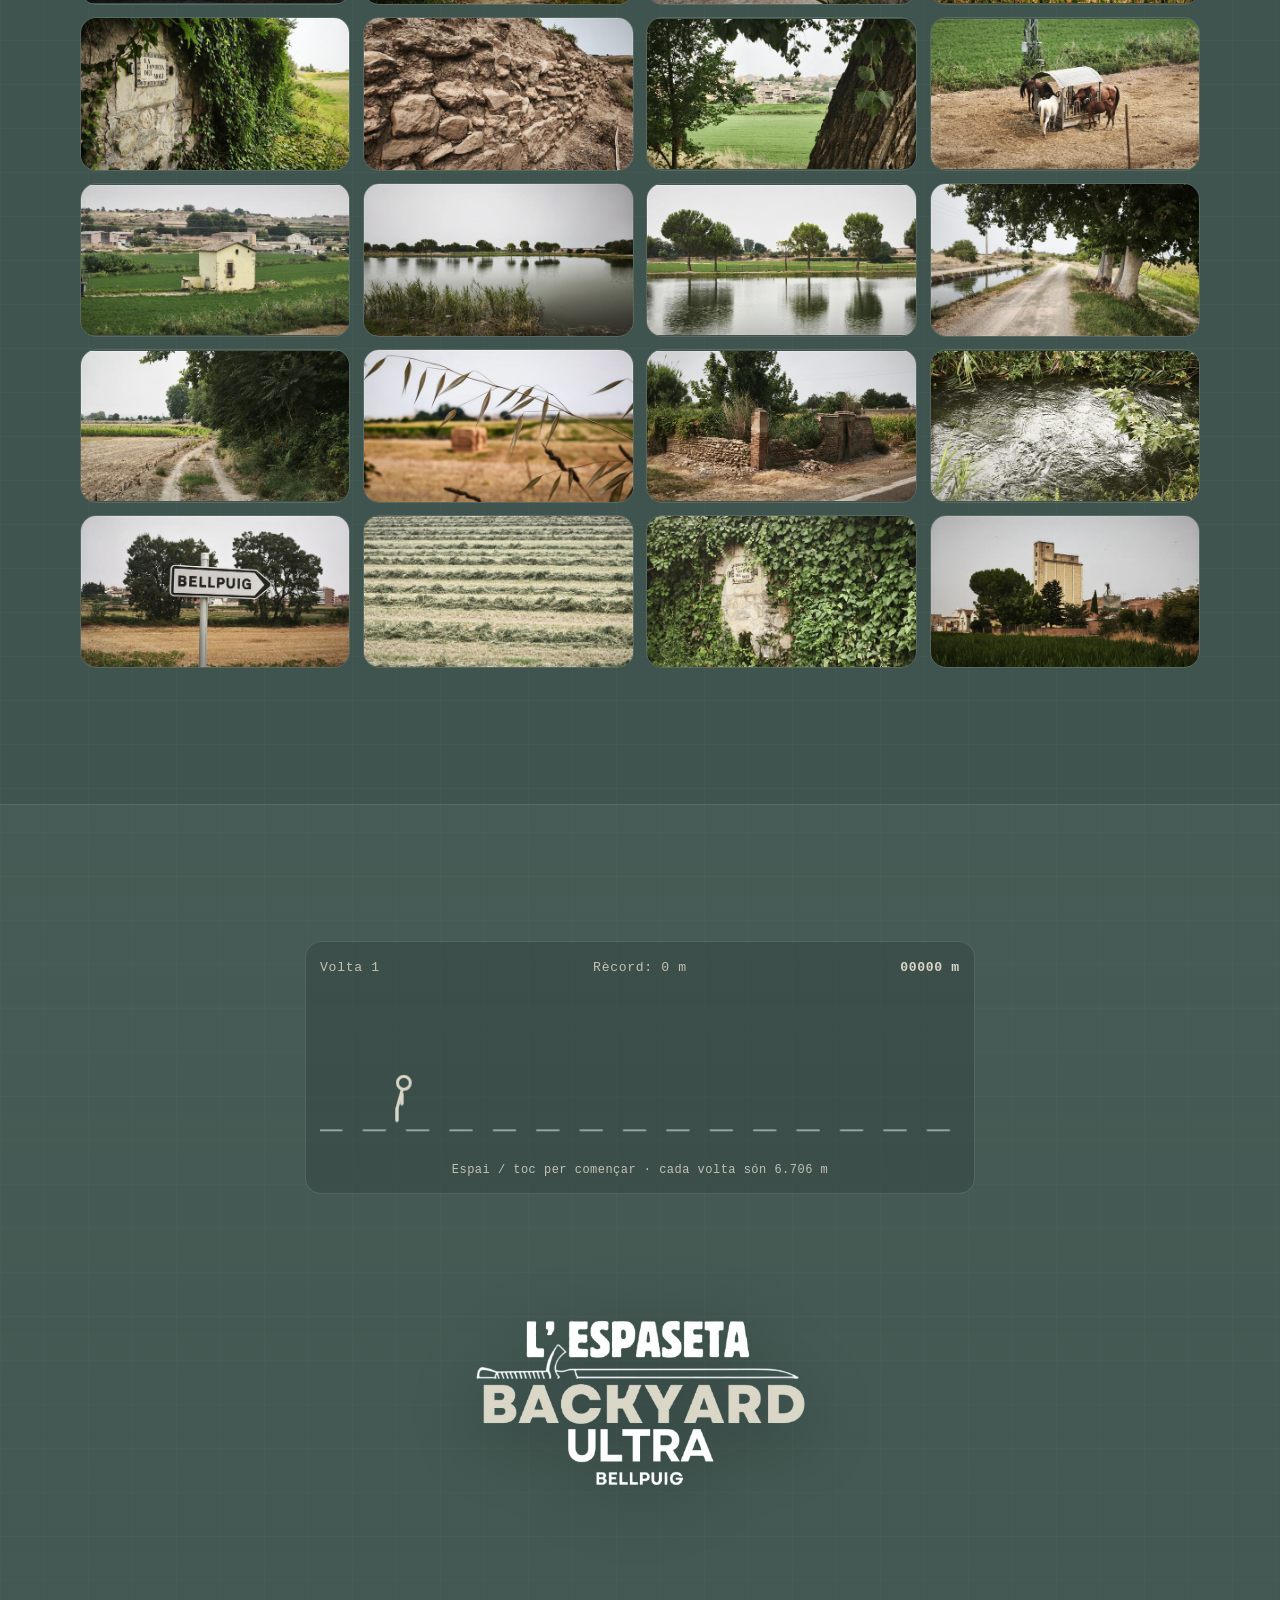
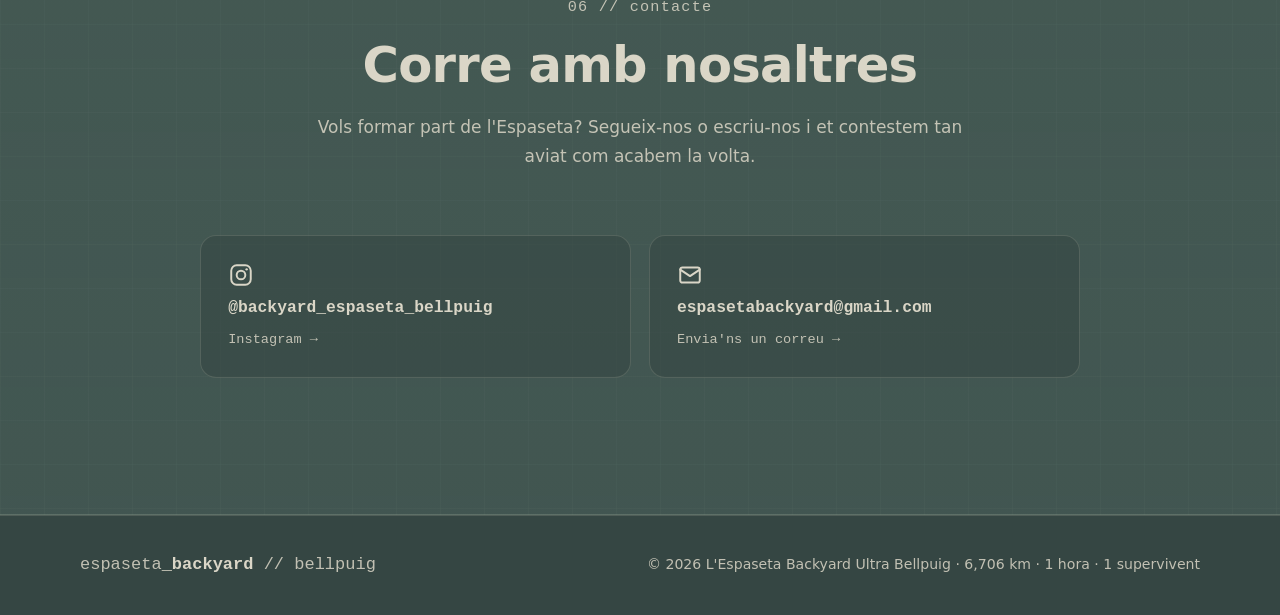
==== commit 6cb4c616: "joc" ====
--- a/index.html
+++ b/index.html
@@ -300,6 +300,16 @@
       <span class="section__ghost" data-parallax="0.12" aria-hidden="true">06</span>
       <div class="container container--narrow">
         <div class="section__head section__head--center">
+          <div class="game reveal" id="game">
+            <div class="game__hud">
+              <span class="game__laps" id="gameLaps">Volta 1</span>
+              <span class="game__best" id="gameBest">Rècord: 0 m</span>
+              <span class="game__score" id="gameScore">00000 m</span>
+            </div>
+            <canvas class="game__canvas" id="gameCanvas" width="800" height="170"
+              aria-label="Minijoc de l'Espaseta: corre i salta les espases i les rubinades amb la barra espaiadora o tocant la pantalla"></canvas>
+            <p class="game__hint" id="gameHint">Espai / toc per començar · cada volta són 6.706 m</p>
+          </div>
           <img class="contact__logo reveal" src="images/footer.png" alt="Logotip de L'Espaseta Backyard Ultra Bellpuig"
             width="1088" height="572">
           <p class="eyebrow reveal">06 // contacte</p>
--- a/css/styles.css
+++ b/css/styles.css
@@ -743,6 +743,54 @@
   font-size: 0.82rem;
   letter-spacing: 0.04em;
   color: var(--ink-85);
+}
+
+/* ---------- Espaseta run game ---------- */
+
+.game {
+  margin: 0 auto 2.2rem;
+  padding: 0.9rem 0.9rem 0.5rem;
+  background: rgba(53, 70, 67, 0.55);
+  border: 1px solid var(--line);
+  border-radius: var(--radius);
+  text-align: left;
+}
+
+.game__hud {
+  display: flex;
+  justify-content: space-between;
+  gap: 1rem;
+  margin-bottom: 0.4rem;
+  font-family: var(--font-mono);
+  font-size: 0.82rem;
+  letter-spacing: 0.05em;
+  color: var(--ink-85);
+}
+
+.game__score {
+  color: var(--accent);
+  font-weight: 700;
+}
+
+.game__canvas {
+  display: block;
+  width: 100%;
+  cursor: pointer;
+  touch-action: manipulation;
+}
+
+.game__hint {
+  margin: 0.45rem 0 0.3rem;
+  text-align: center;
+  font-family: var(--font-mono);
+  font-size: 0.75rem;
+  letter-spacing: 0.04em;
+  color: var(--ink-85);
+  transition: opacity 0.4s ease;
+}
+
+.game.is-playing .game__hint {
+  opacity: 0.35;
 }
 
 /* ---------- Contact ---------- */
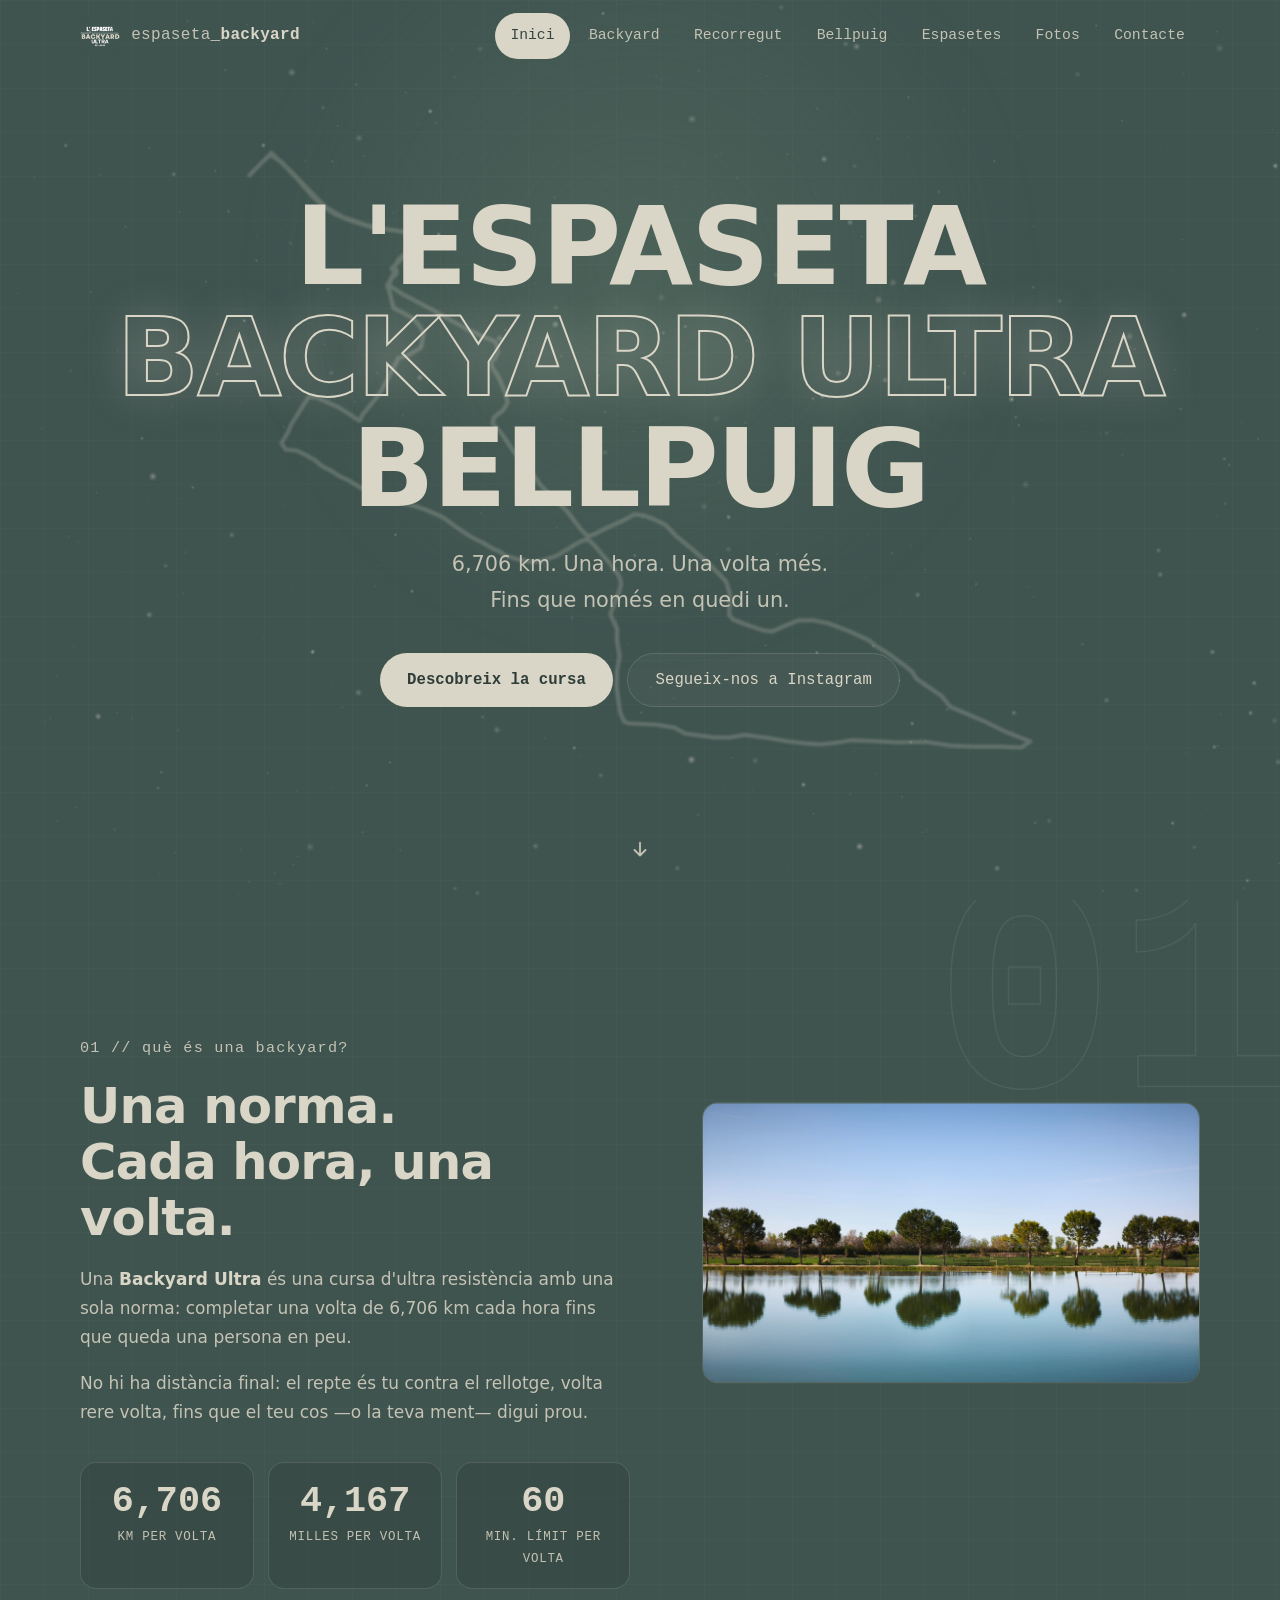
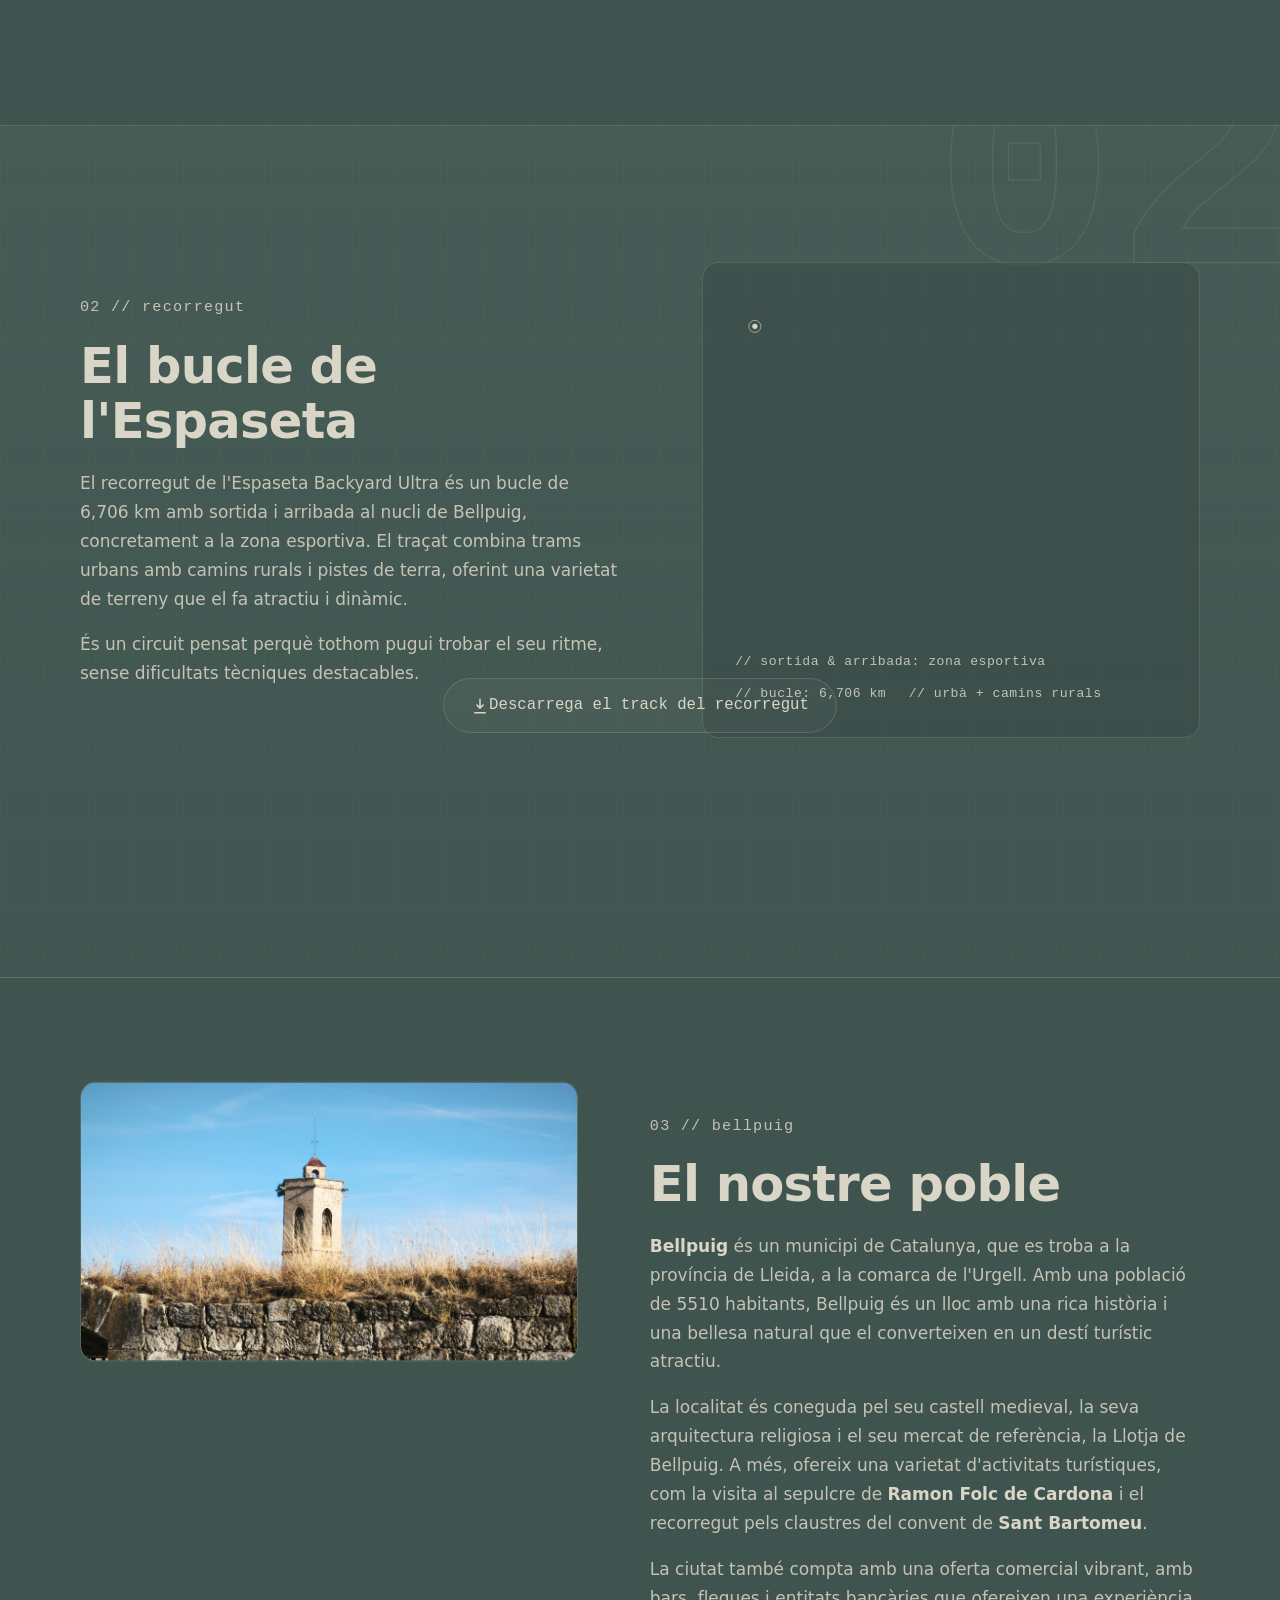
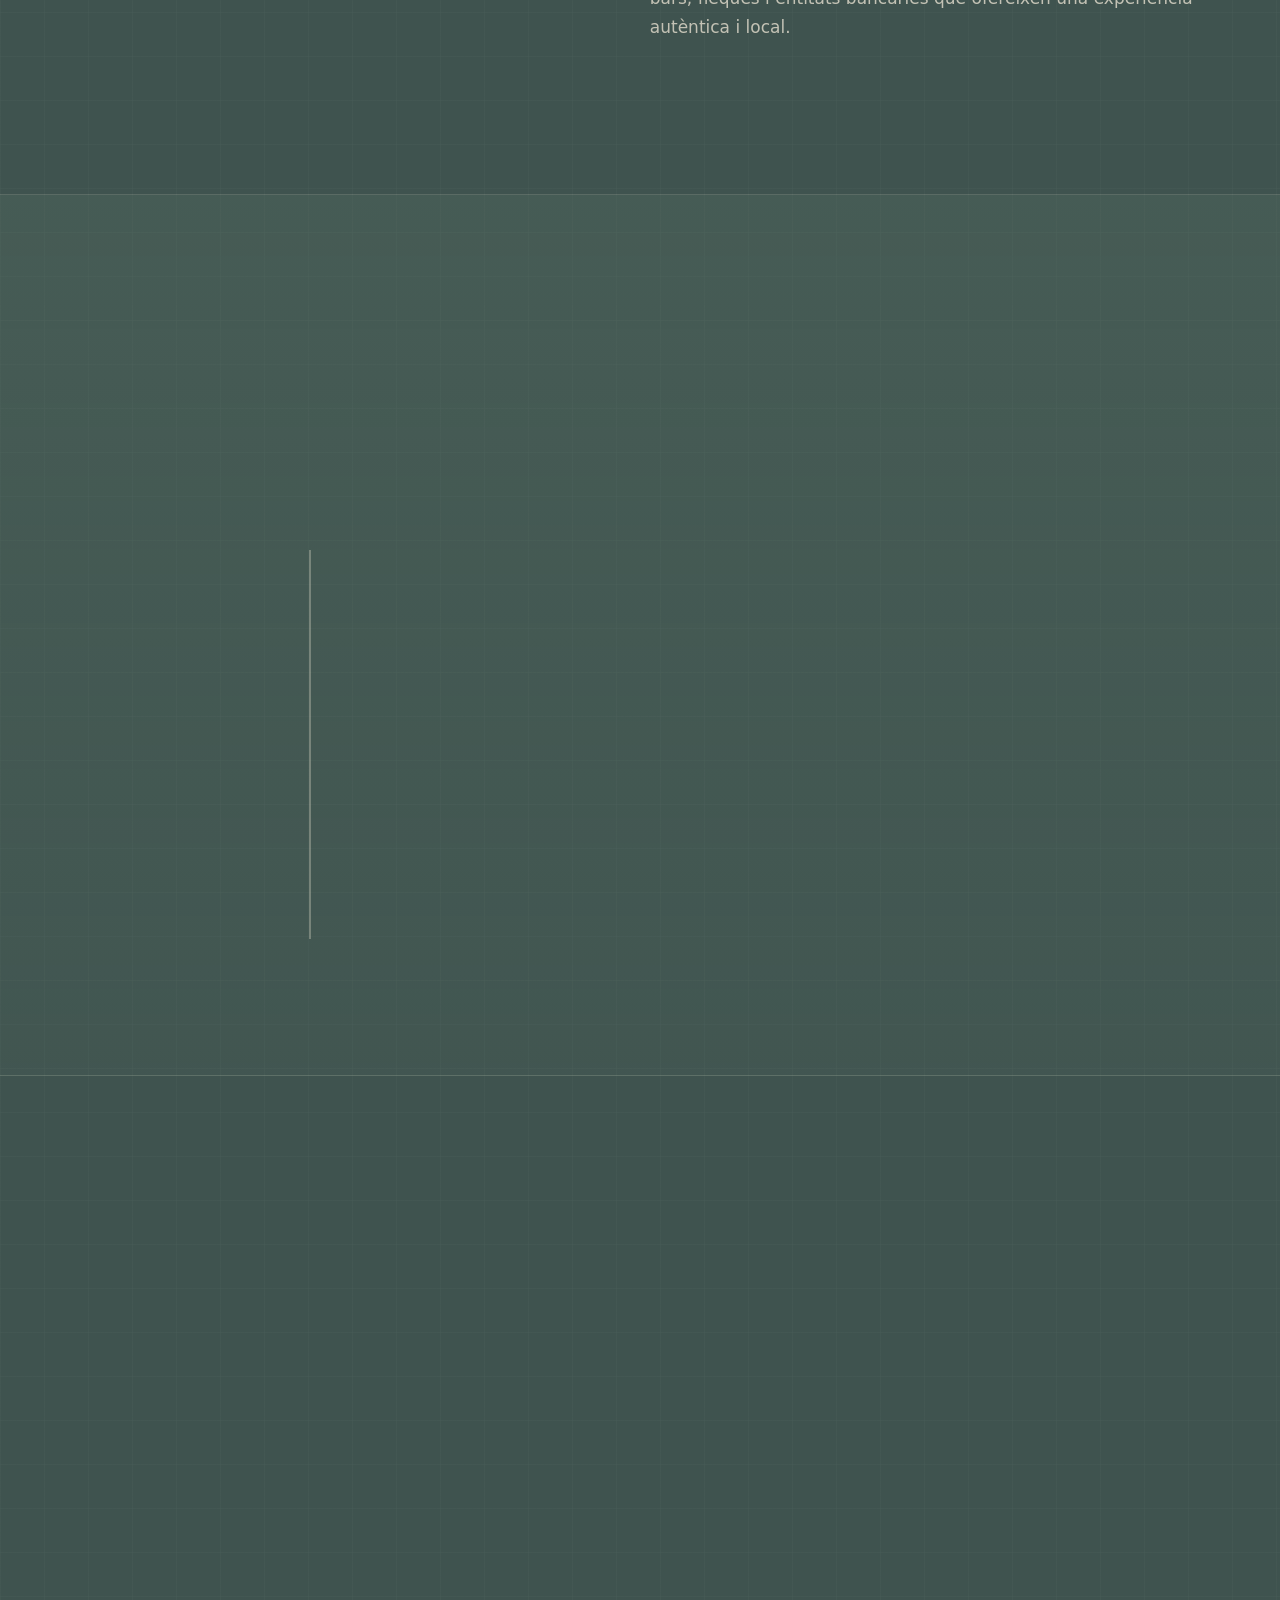
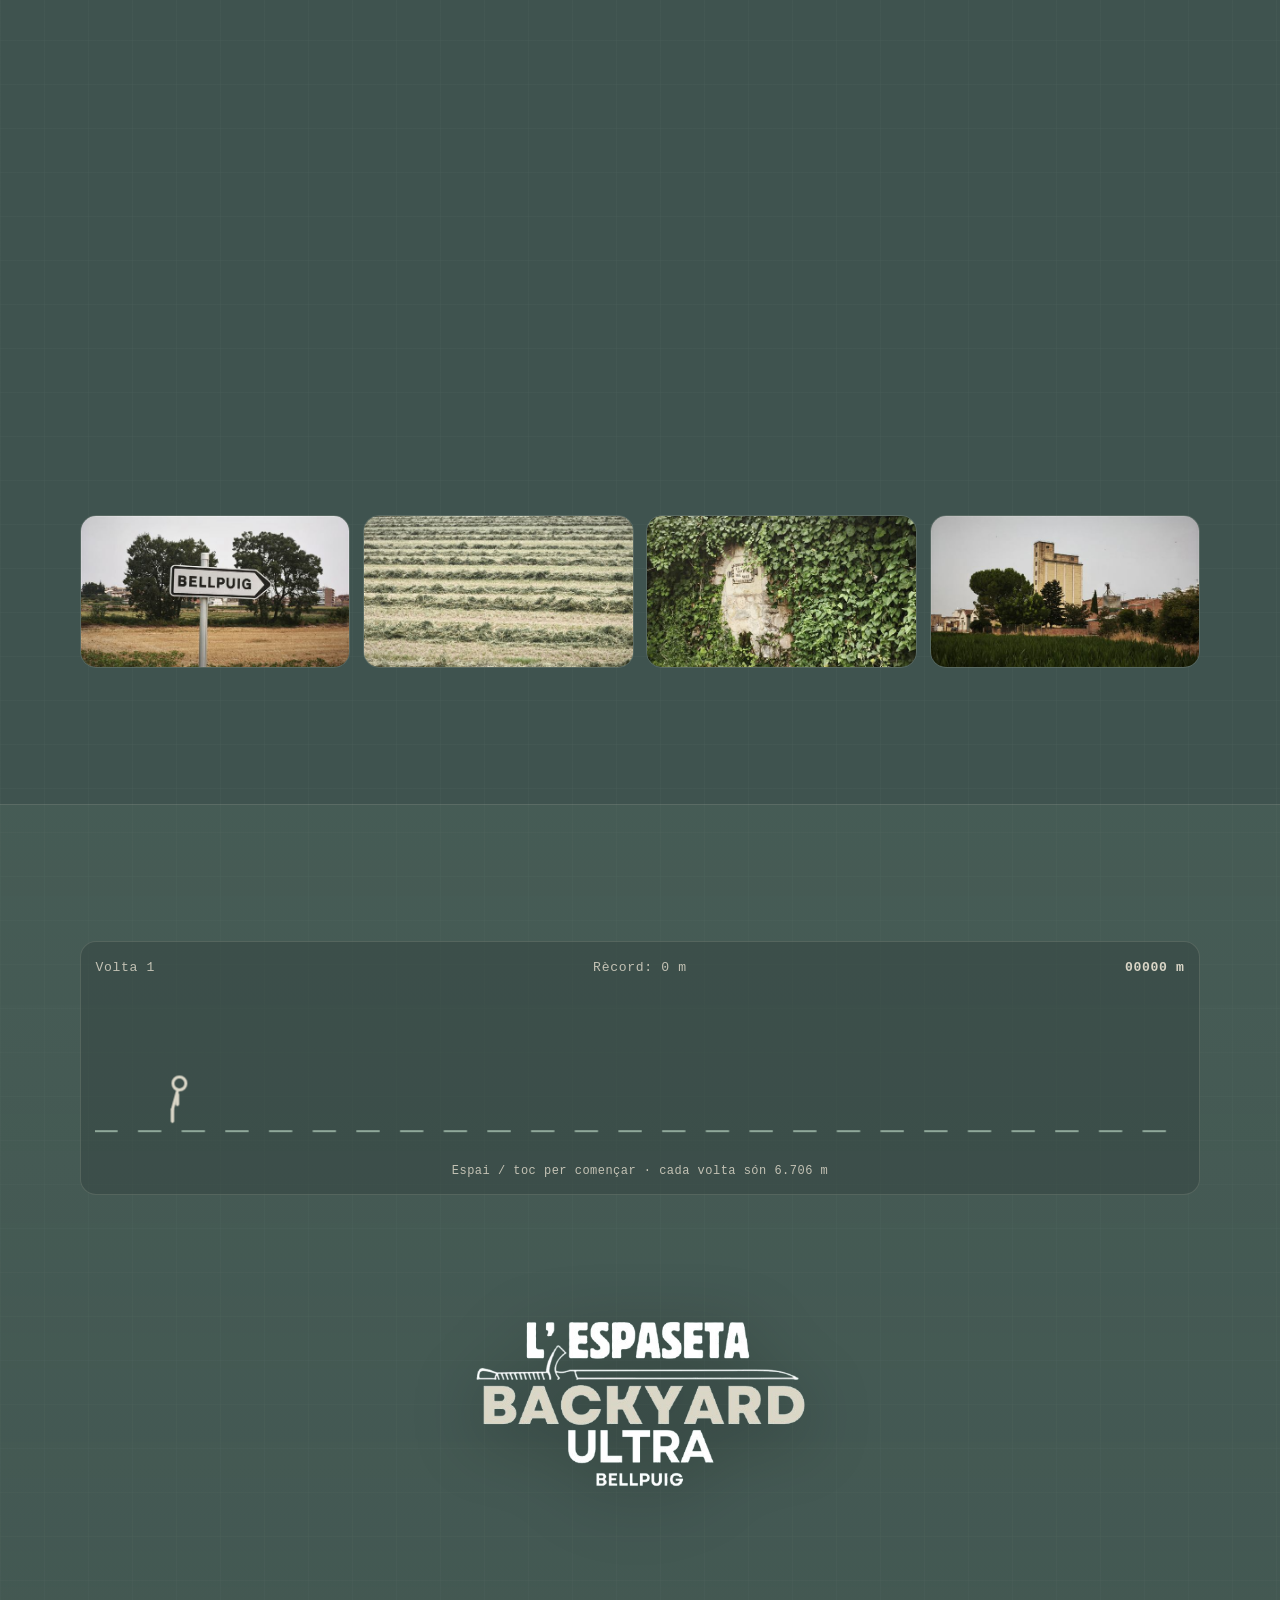
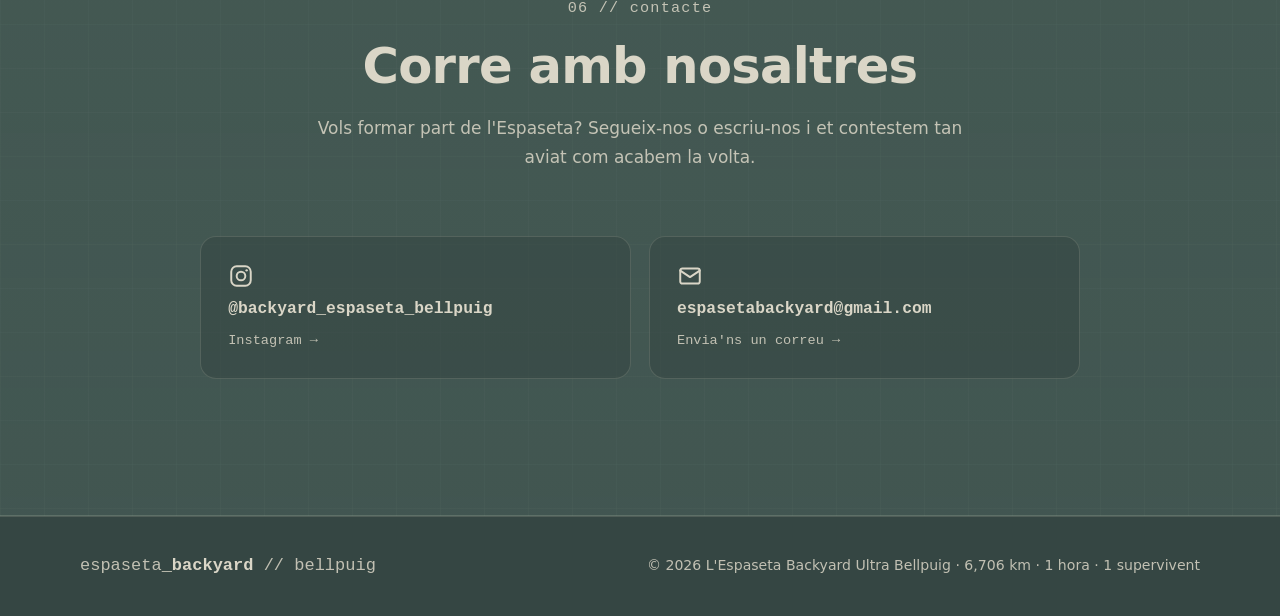
==== commit 9ea31d81: "espasa" ====
--- a/index.html
+++ b/index.html
@@ -186,7 +186,11 @@
           <p class="eyebrow reveal">04 // els espasetes</p>
           <h2 class="section__title reveal" id="espasetes-title">Els espasetes de Bellpuig</h2>
         </div>
-        <div class="story">
+        <div class="espasetes-row">
+          <img class="espasetes-sword reveal" src="images/espasa.png"
+            alt="Il·lustració minimalista d'una espasa, símbol dels regidors de Bellpuig" width="65" height="488"
+            loading="lazy" data-parallax="0.05">
+          <div class="story">
           <p class="reveal">Al llibre de Joan Amades <strong>Folklore de Catalunya-Rondalles</strong> s'explica que, per
             un vell privilegi concedit pel duc de Cardona, els regidors de Bellpuig tenien dret a portar espasa. Aquesta
             distinció creien que els donava un poder gran i l'exhibició de la mateixa els feia sentir cofois de la seva
@@ -198,6 +202,7 @@
             més forta que mai, i en lloc d'aturar-se se'ls emportà riu avall.</p>
           <p class="reveal">A Bellpuig, un gegantó del seguici popular porta el nom d'<strong>Espaseta</strong>,
             recordant aquesta història.</p>
+          </div>
         </div>
       </div>
     </section>
@@ -298,18 +303,20 @@
 
     <section class="section section--alt" id="contacte" aria-labelledby="contacte-title">
       <span class="section__ghost" data-parallax="0.12" aria-hidden="true">06</span>
+      <div class="container">
+        <div class="game reveal" id="game">
+          <div class="game__hud">
+            <span class="game__laps" id="gameLaps">Volta 1</span>
+            <span class="game__best" id="gameBest">Rècord: 0 m</span>
+            <span class="game__score" id="gameScore">00000 m</span>
+          </div>
+          <canvas class="game__canvas" id="gameCanvas" width="800" height="170"
+            aria-label="Minijoc de l'Espaseta: corre i salta les espases i les rubinades amb la barra espaiadora o tocant la pantalla"></canvas>
+          <p class="game__hint" id="gameHint">Espai / toc per començar · cada volta són 6.706 m</p>
+        </div>
+      </div>
       <div class="container container--narrow">
         <div class="section__head section__head--center">
-          <div class="game reveal" id="game">
-            <div class="game__hud">
-              <span class="game__laps" id="gameLaps">Volta 1</span>
-              <span class="game__best" id="gameBest">Rècord: 0 m</span>
-              <span class="game__score" id="gameScore">00000 m</span>
-            </div>
-            <canvas class="game__canvas" id="gameCanvas" width="800" height="170"
-              aria-label="Minijoc de l'Espaseta: corre i salta les espases i les rubinades amb la barra espaiadora o tocant la pantalla"></canvas>
-            <p class="game__hint" id="gameHint">Espai / toc per començar · cada volta són 6.706 m</p>
-          </div>
           <img class="contact__logo reveal" src="images/footer.png" alt="Logotip de L'Espaseta Backyard Ultra Bellpuig"
             width="1088" height="572">
           <p class="eyebrow reveal">06 // contacte</p>
--- a/css/styles.css
+++ b/css/styles.css
@@ -451,6 +451,30 @@
   font-family: var(--font-mono);
   color: var(--accent);
   white-space: nowrap;
+}
+
+.espasetes-row {
+  display: grid;
+  grid-template-columns: auto 1fr;
+  gap: clamp(0.75rem, 2vw, 1.4rem);
+  align-items: center;
+}
+
+.espasetes-sword {
+  height: clamp(240px, 32vw, 380px);
+  width: auto;
+  justify-self: center;
+  filter: drop-shadow(0 12px 26px rgba(0, 0, 0, 0.28));
+}
+
+@media (max-width: 720px) {
+  .espasetes-row {
+    grid-template-columns: 1fr;
+  }
+
+  .espasetes-sword {
+    display: none;
+  }
 }
 
 .row {
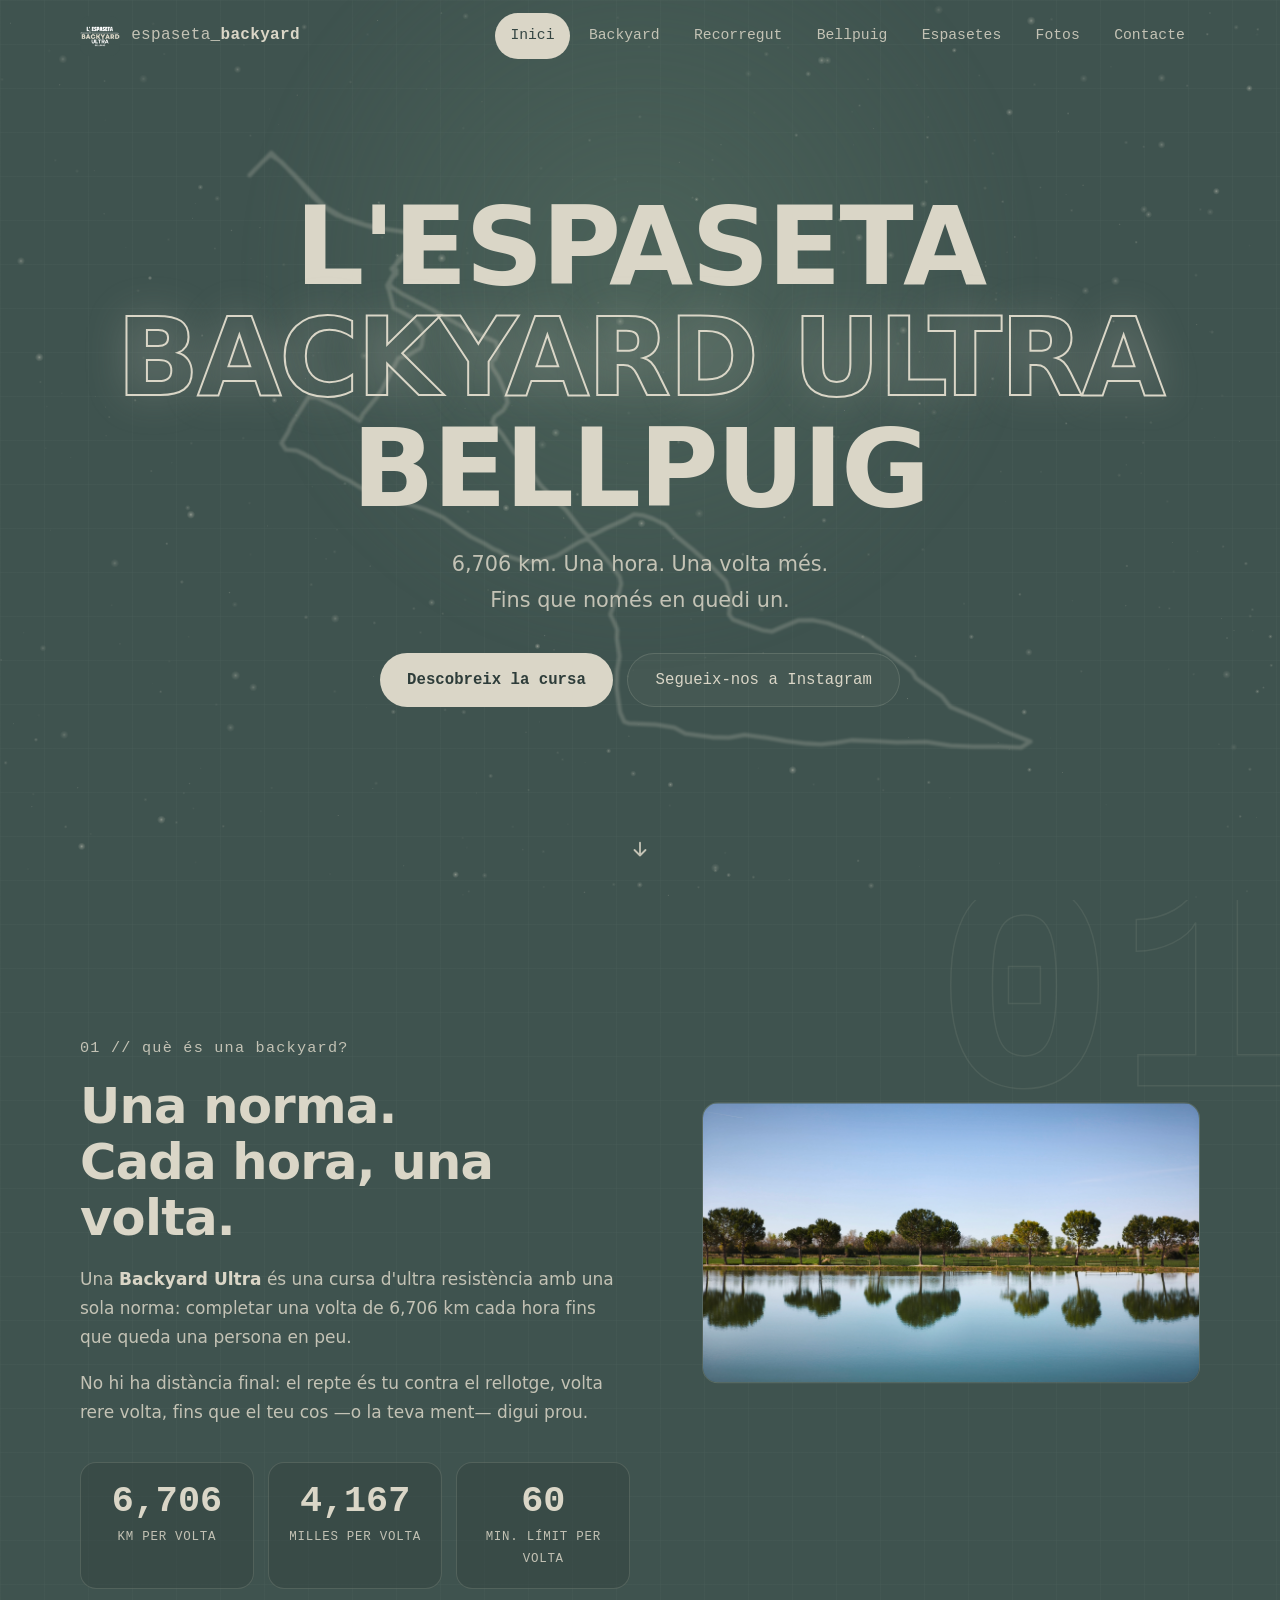
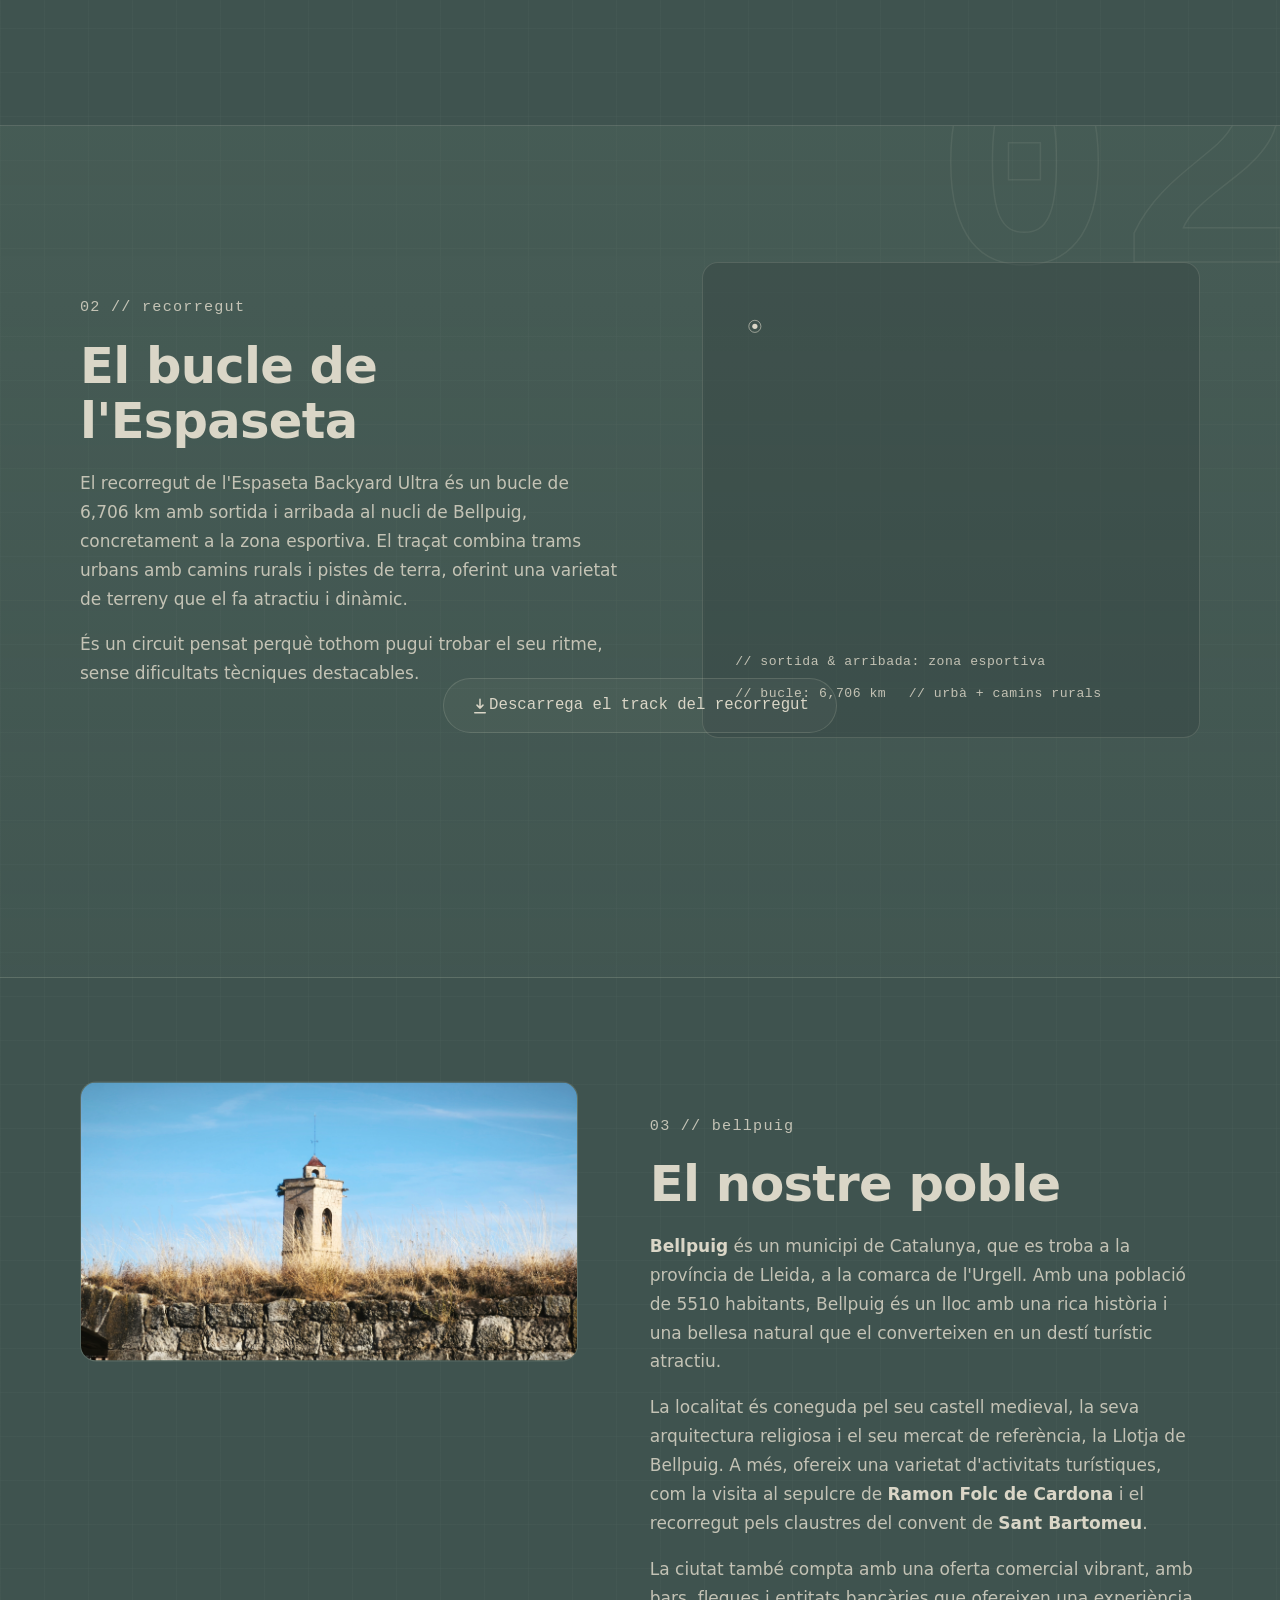
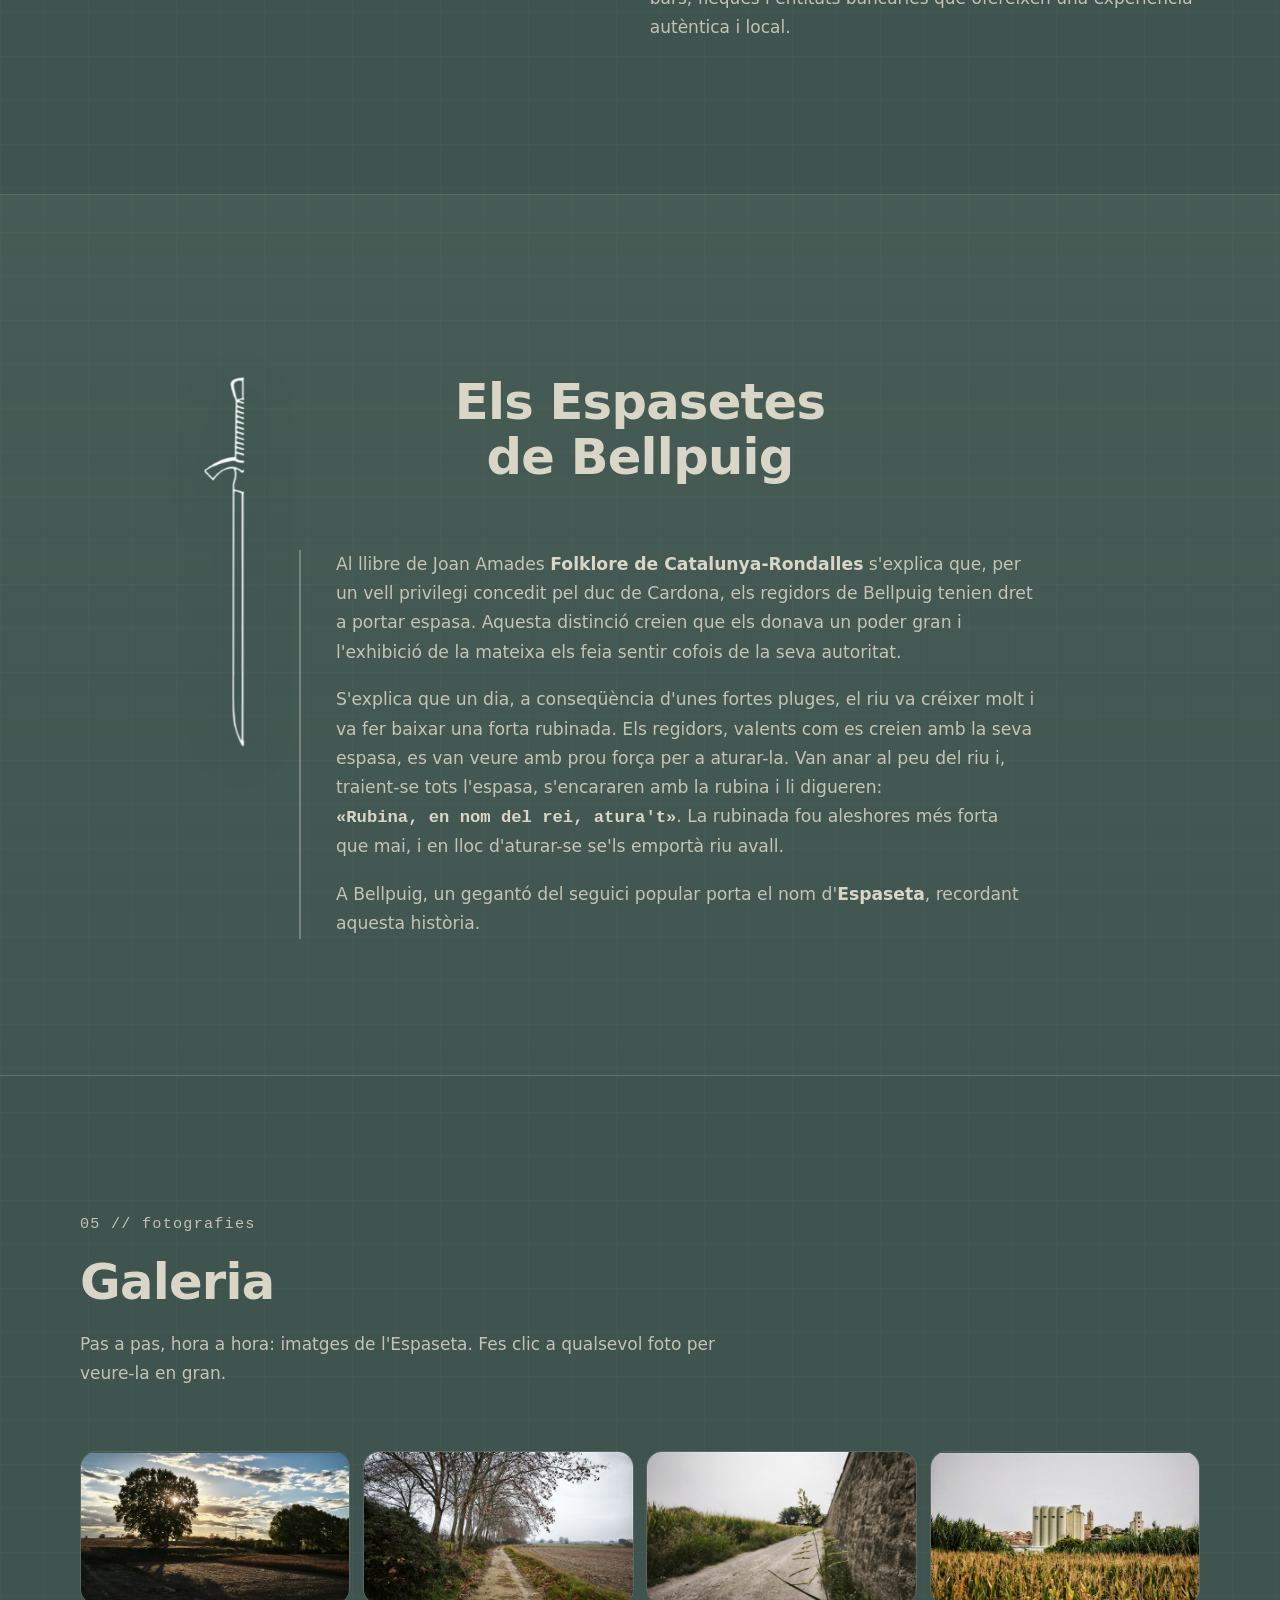
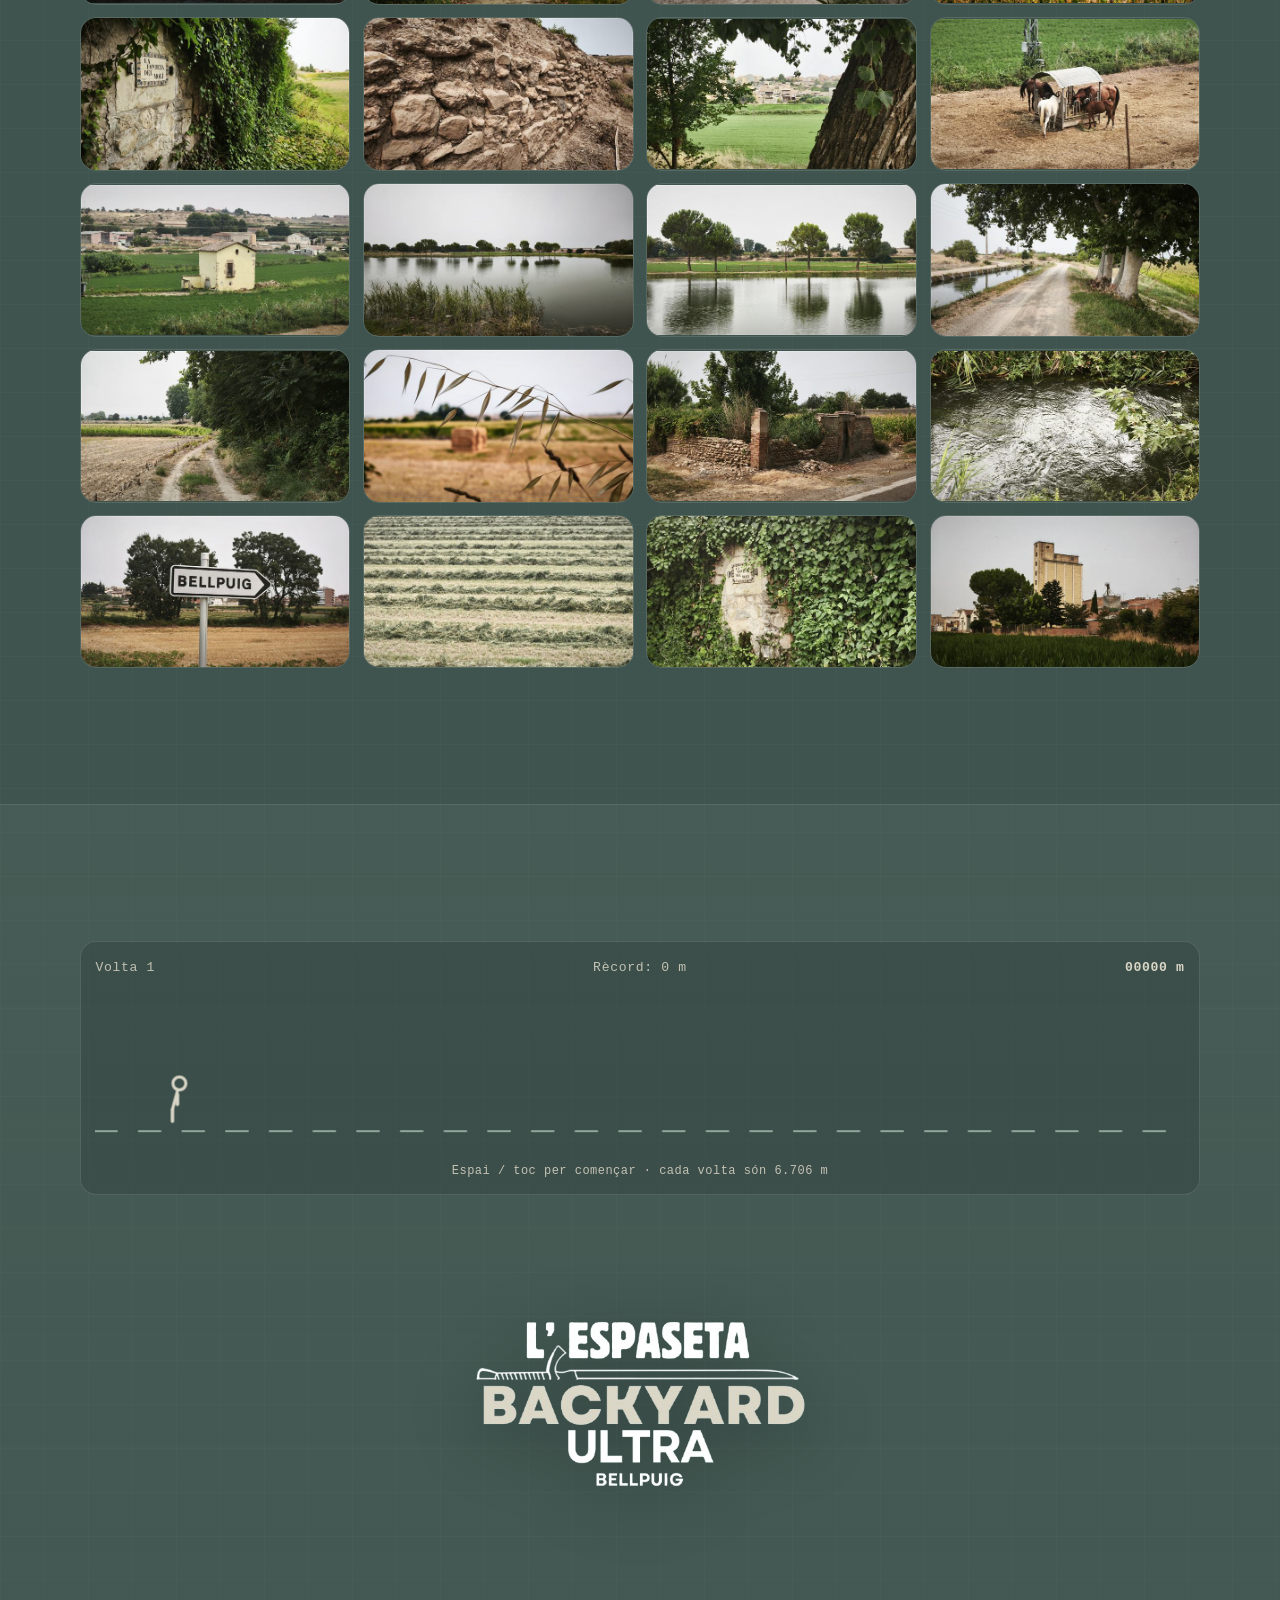
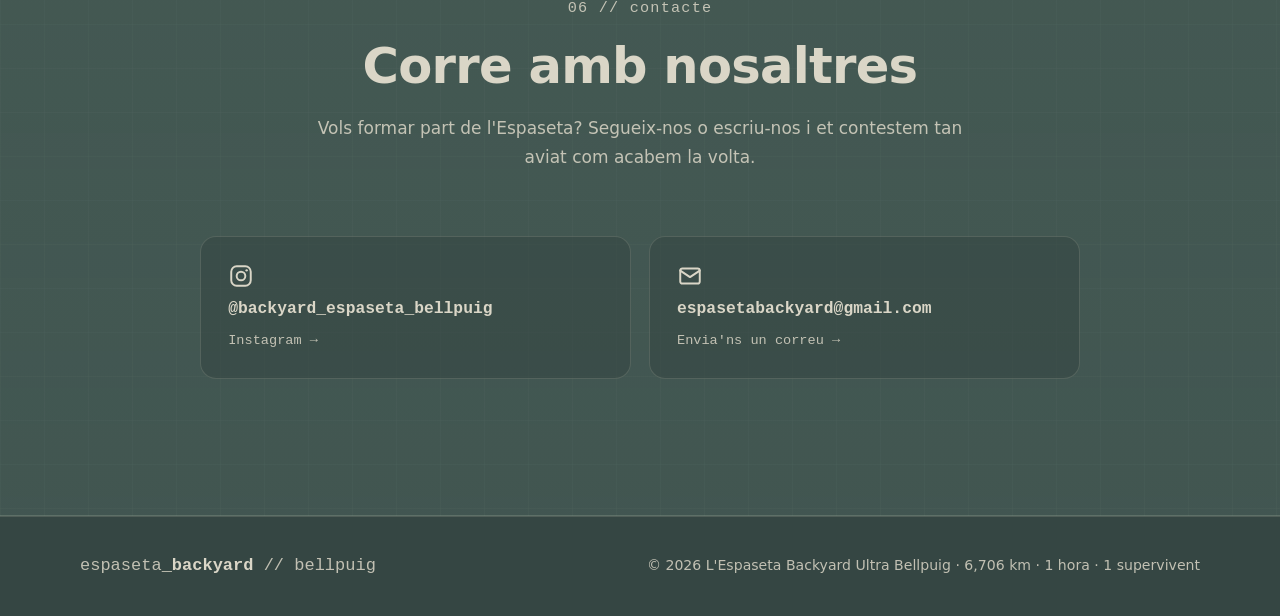
==== commit 2c958fbb: "espasa" ====
--- a/index.html
+++ b/index.html
@@ -184,24 +184,27 @@
       <div class="container container--narrow">
         <div class="section__head section__head--center">
           <p class="eyebrow reveal">04 // els espasetes</p>
-          <h2 class="section__title reveal" id="espasetes-title">Els espasetes de Bellpuig</h2>
+          <h2 class="section__title reveal" id="espasetes-title">Els Espasetes de Bellpuig</h2>
         </div>
         <div class="espasetes-row">
           <img class="espasetes-sword reveal" src="images/espasa.png"
             alt="Il·lustració minimalista d'una espasa, símbol dels regidors de Bellpuig" width="65" height="488"
             loading="lazy" data-parallax="0.05">
           <div class="story">
-          <p class="reveal">Al llibre de Joan Amades <strong>Folklore de Catalunya-Rondalles</strong> s'explica que, per
-            un vell privilegi concedit pel duc de Cardona, els regidors de Bellpuig tenien dret a portar espasa. Aquesta
-            distinció creien que els donava un poder gran i l'exhibició de la mateixa els feia sentir cofois de la seva
-            autoritat.</p>
-          <p class="reveal">S'explica que un dia, a conseqüència d'unes fortes pluges, el riu va créixer molt i va fer
-            baixar una forta rubinada. Els regidors, valents com es creien amb la seva espasa, es van veure amb prou
-            força per a aturar-la. Van anar al peu del riu i, traient-se tots l'espasa, s'encararen amb la rubina i li
-            digueren: <strong class="story__cry">«Rubina, en nom del rei, atura't»</strong>. La rubinada fou aleshores
-            més forta que mai, i en lloc d'aturar-se se'ls emportà riu avall.</p>
-          <p class="reveal">A Bellpuig, un gegantó del seguici popular porta el nom d'<strong>Espaseta</strong>,
-            recordant aquesta història.</p>
+            <p class="reveal">Al llibre de Joan Amades <strong>Folklore de Catalunya-Rondalles</strong> s'explica que,
+              per
+              un vell privilegi concedit pel duc de Cardona, els regidors de Bellpuig tenien dret a portar espasa.
+              Aquesta
+              distinció creien que els donava un poder gran i l'exhibició de la mateixa els feia sentir cofois de la
+              seva
+              autoritat.</p>
+            <p class="reveal">S'explica que un dia, a conseqüència d'unes fortes pluges, el riu va créixer molt i va fer
+              baixar una forta rubinada. Els regidors, valents com es creien amb la seva espasa, es van veure amb prou
+              força per a aturar-la. Van anar al peu del riu i, traient-se tots l'espasa, s'encararen amb la rubina i li
+              digueren: <strong class="story__cry">«Rubina, en nom del rei, atura't»</strong>. La rubinada fou aleshores
+              més forta que mai, i en lloc d'aturar-se se'ls emportà riu avall.</p>
+            <p class="reveal">A Bellpuig, un gegantó del seguici popular porta el nom d'<strong>Espaseta</strong>,
+              recordant aquesta història.</p>
           </div>
         </div>
       </div>
--- a/css/styles.css
+++ b/css/styles.css
@@ -456,7 +456,7 @@
 .espasetes-row {
   display: grid;
   grid-template-columns: auto 1fr;
-  gap: clamp(0.75rem, 2vw, 1.4rem);
+  gap: 0.15rem;
   align-items: center;
 }
 
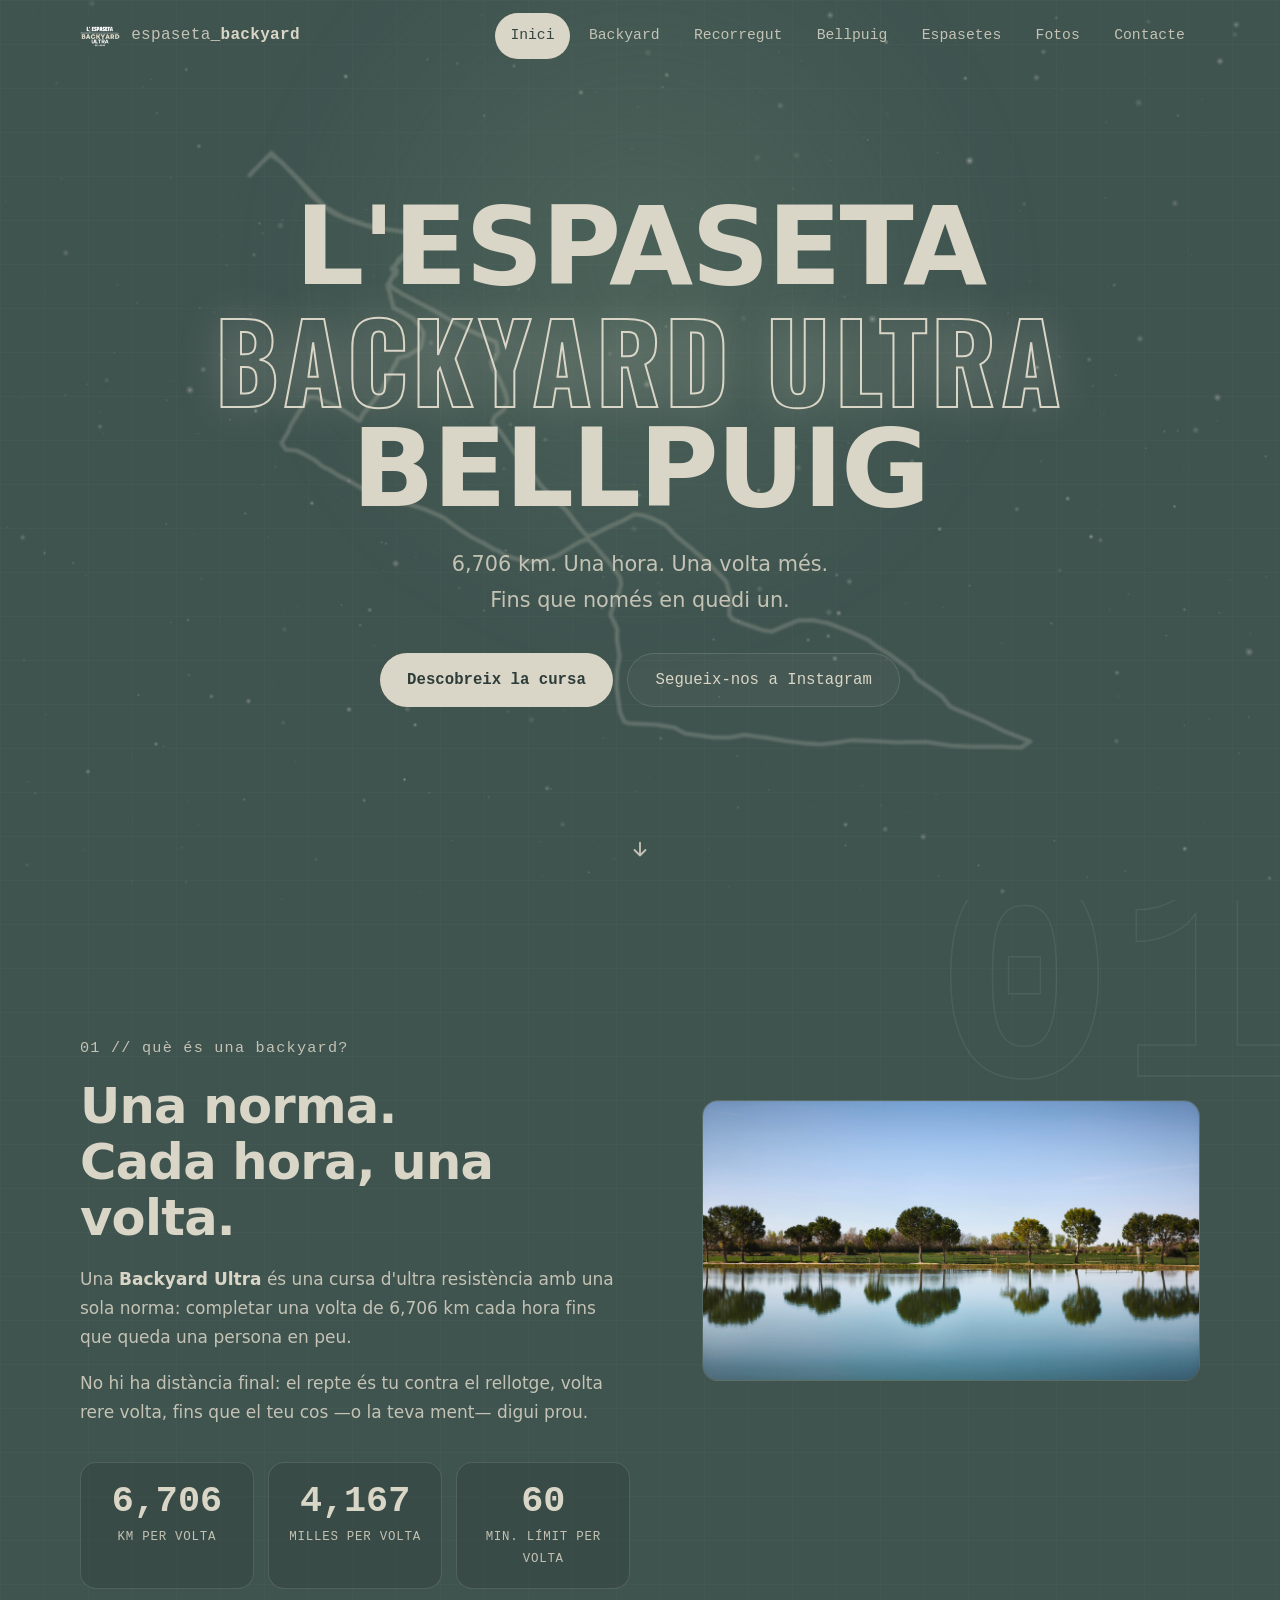
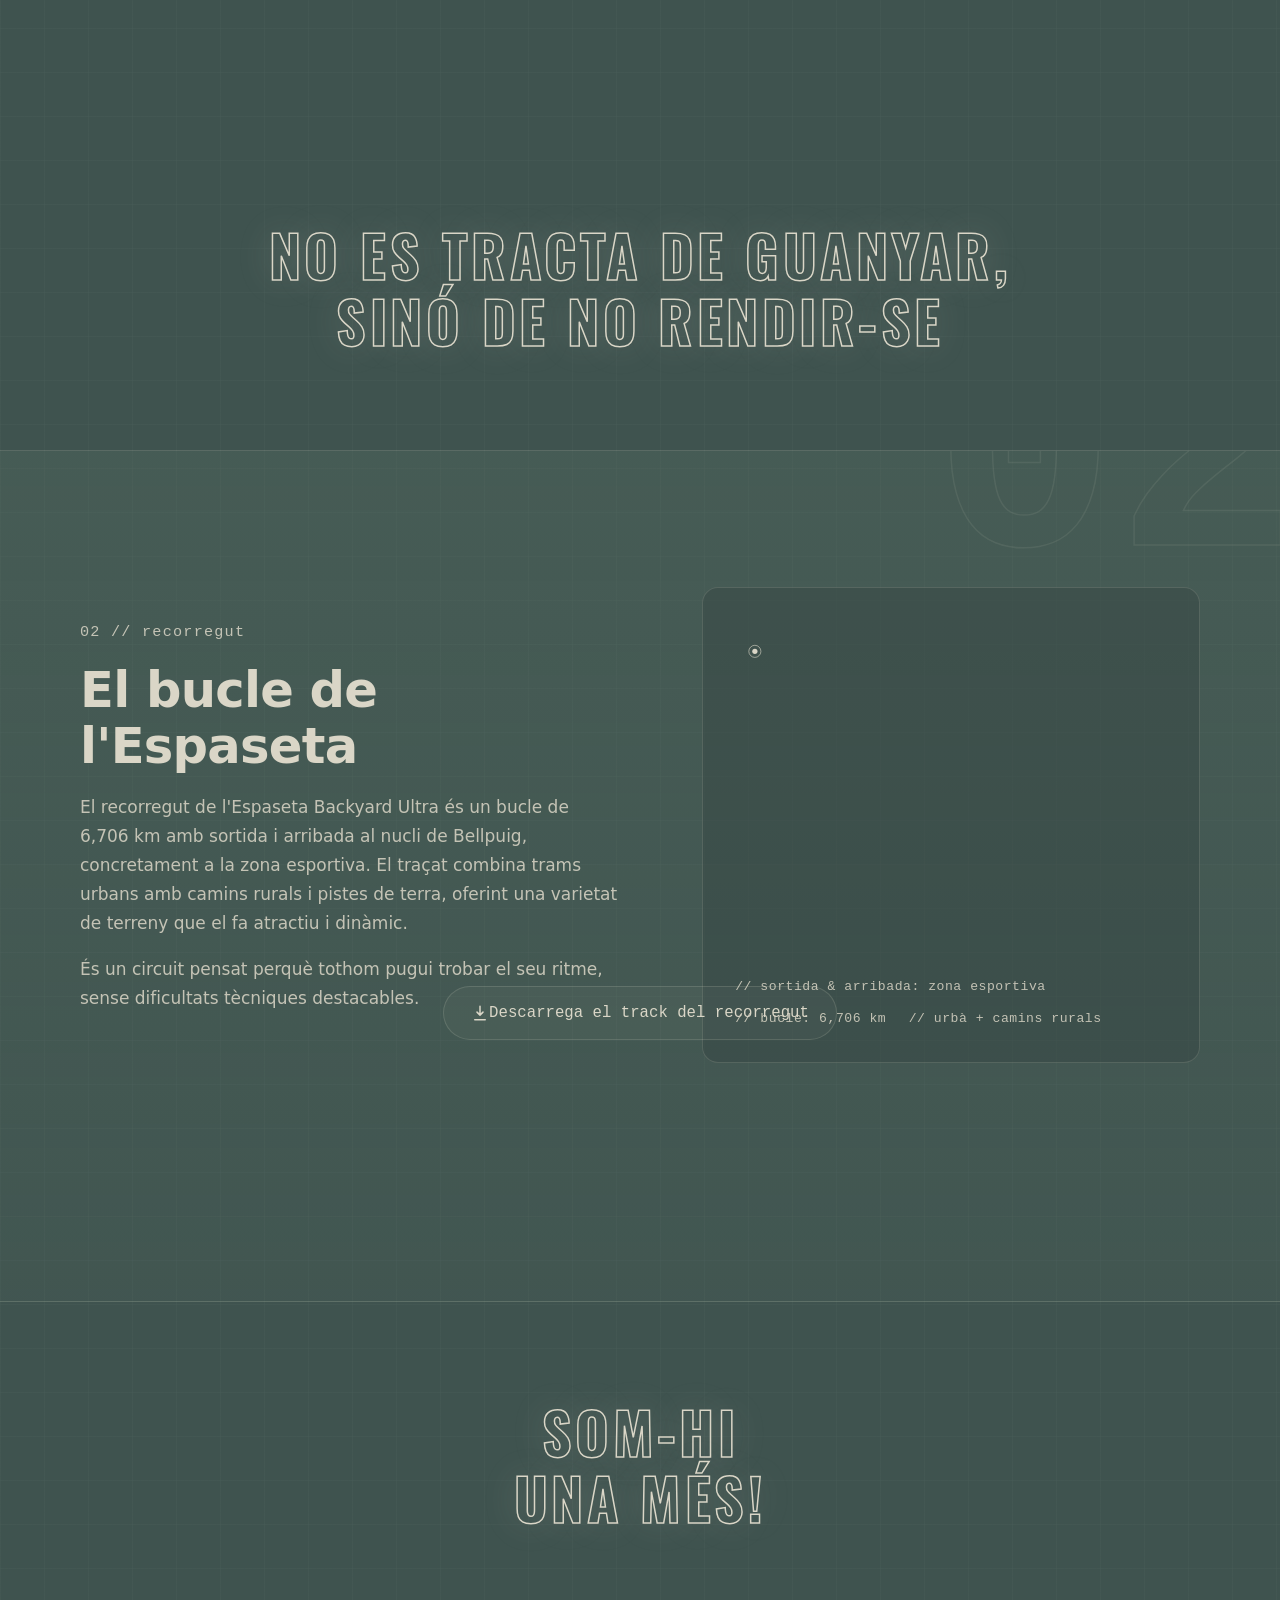
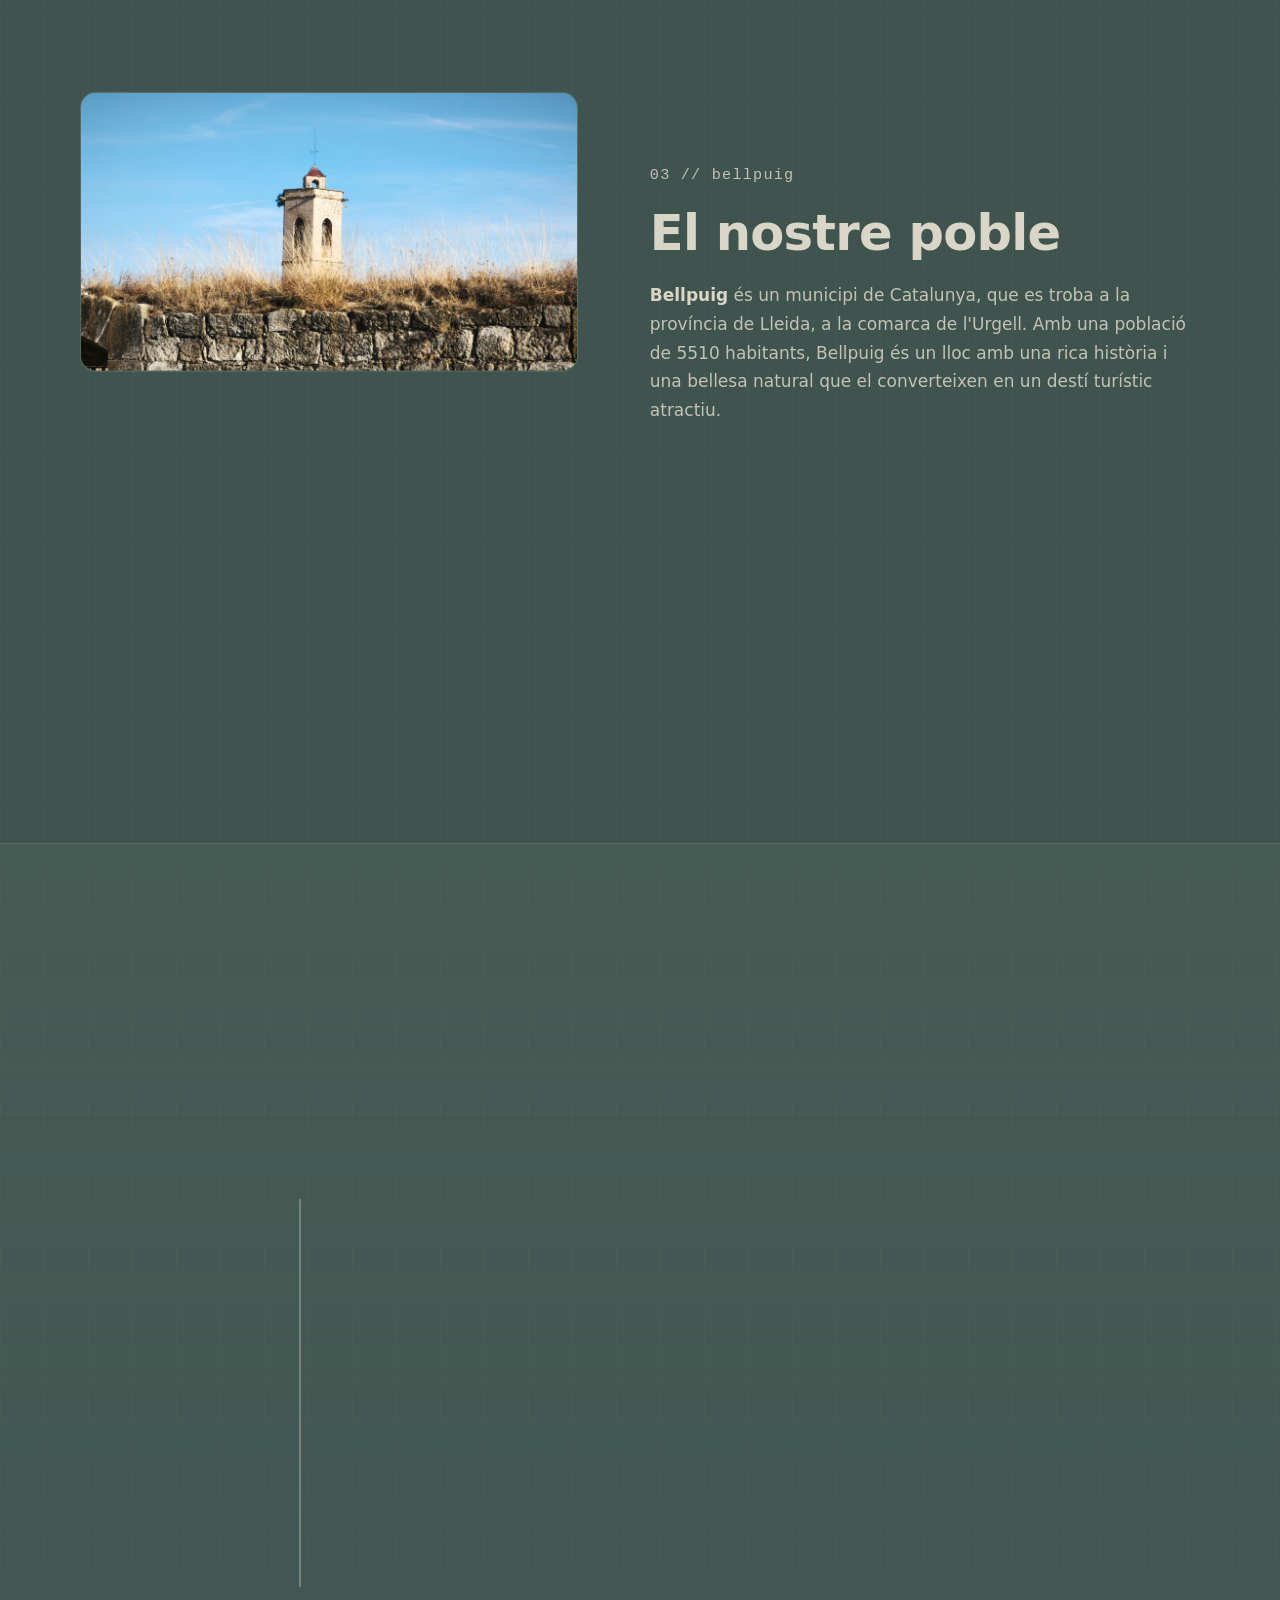
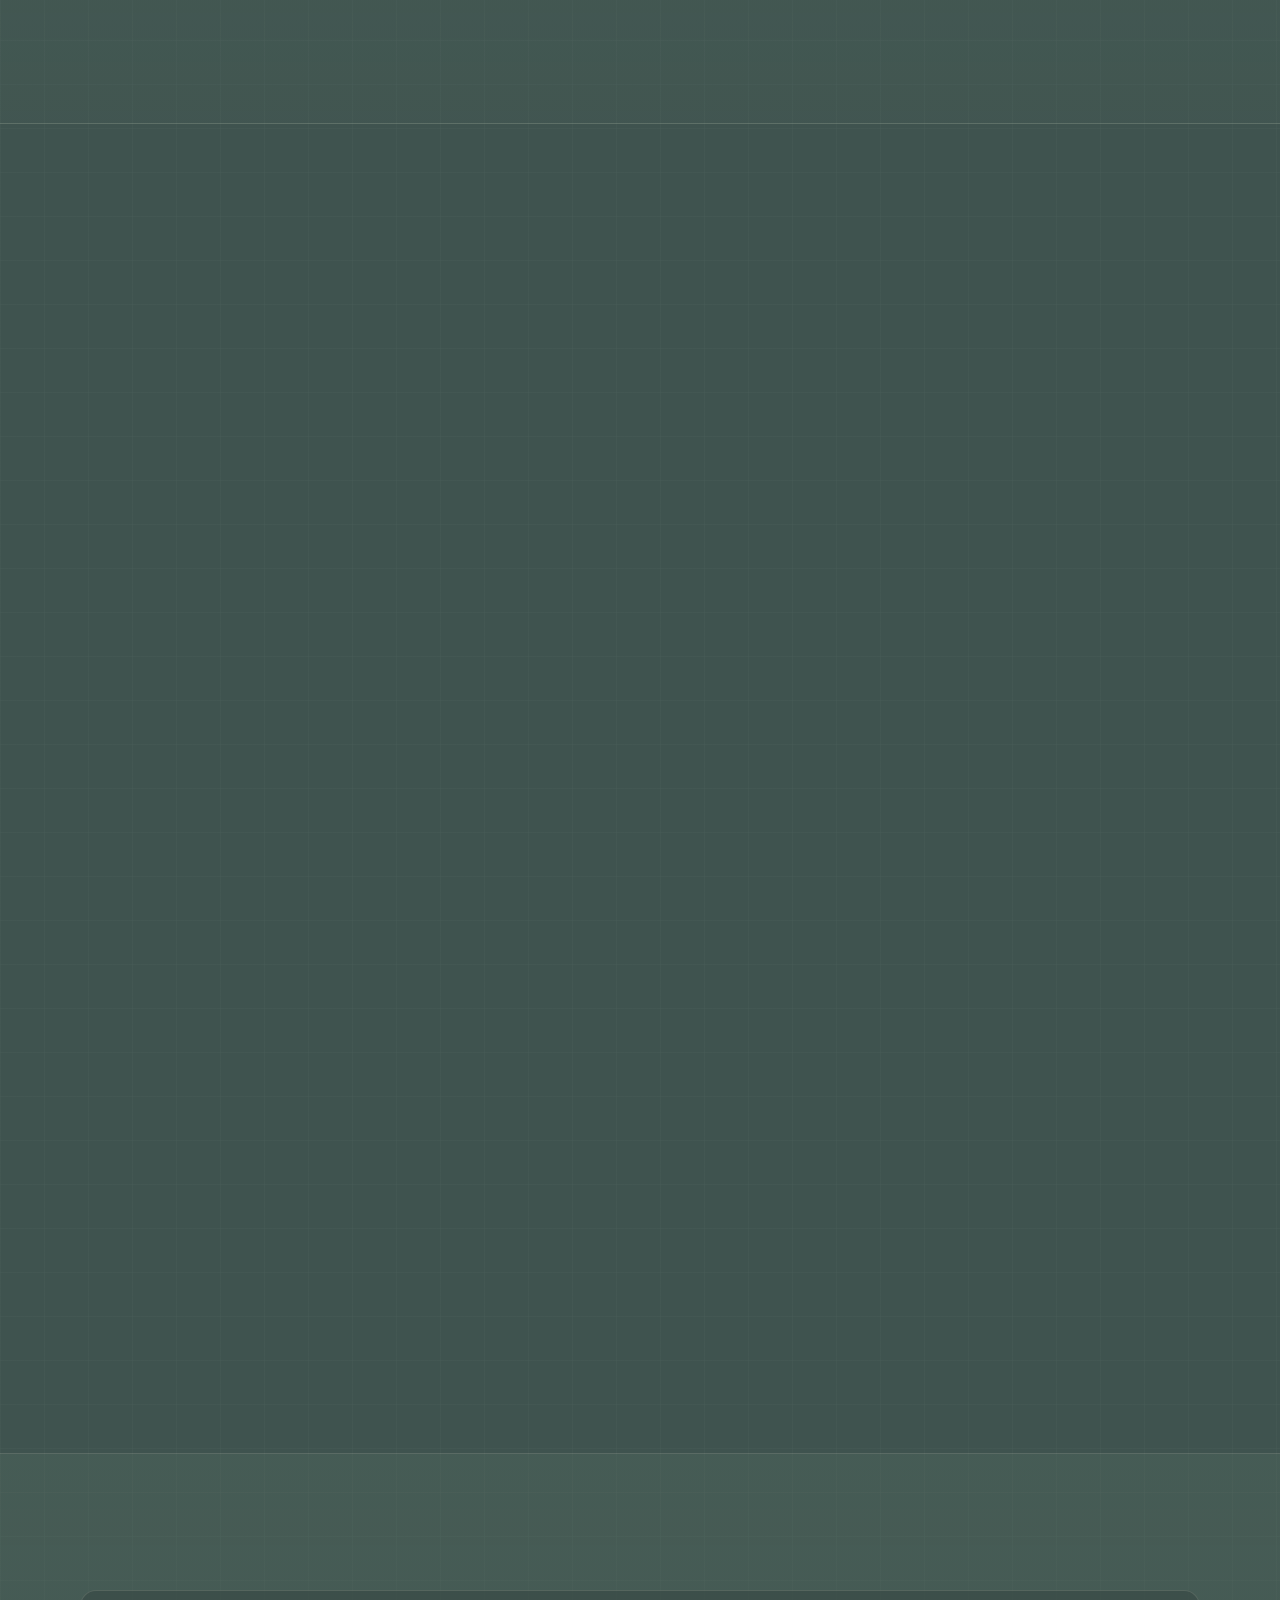
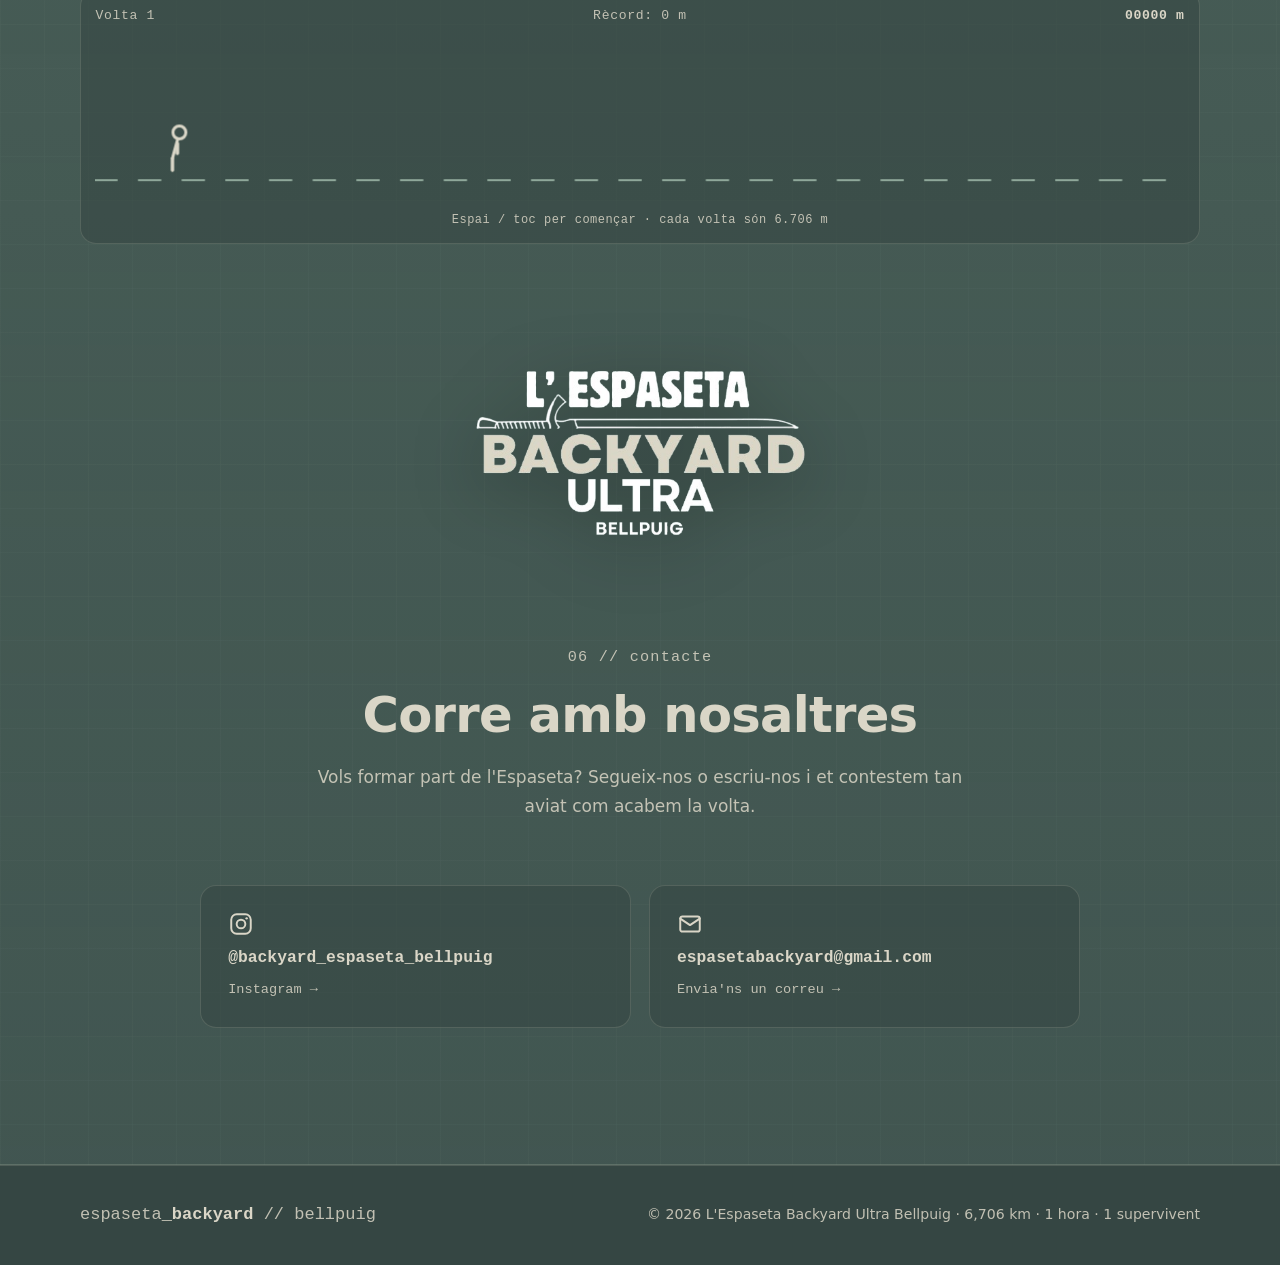
==== commit 1d95e7f7: "lemes" ====
--- a/index.html
+++ b/index.html
@@ -7,6 +7,9 @@
   <title>L'Espaseta Backyard Ultra Bellpuig</title>
   <meta name="description"
     content="L'Espaseta Backyard Ultra Bellpuig: cursa d'ultra resistència a Bellpuig, l'Urgell. Una volta de 6,706 km cada hora fins que només en quedi un en peu.">
+  <link rel="preconnect" href="https://fonts.googleapis.com">
+  <link rel="preconnect" href="https://fonts.gstatic.com" crossorigin>
+  <link href="https://fonts.googleapis.com/css2?family=Oswald:wght@700&display=swap" rel="stylesheet">
   <meta name="theme-color" content="#3f534f">
   <meta property="og:title" content="L'Espaseta Backyard Ultra Bellpuig">
   <meta property="og:description" content="Una volta de 6,706 km cada hora. Fins que només en quedi un.">
@@ -108,6 +111,8 @@
       </div>
     </section>
 
+    <p class="motto reveal" aria-hidden="true">NO ES TRACTA DE GUANYAR,<br>SINÓ DE NO RENDIR-SE</p>
+
     <section class="section section--alt" id="recorregut" aria-labelledby="recorregut-title">
       <span class="section__ghost" data-parallax="0.12" aria-hidden="true">02</span>
       <div class="container">
@@ -152,6 +157,8 @@
         </div>
       </div>
     </section>
+
+    <p class="motto reveal" aria-hidden="true">SOM-HI<br>UNA MÉS!</p>
 
     <section class="section" id="bellpuig" aria-labelledby="bellpuig-title">
       <span class="section__ghost" data-parallax="0.14" aria-hidden="true">03</span>
--- a/css/styles.css
+++ b/css/styles.css
@@ -10,6 +10,7 @@
   --dark-on-accent: #2e3d3a;
   --font-sans: system-ui, -apple-system, "Segoe UI", Roboto, "Helvetica Neue", Arial, sans-serif;
   --font-mono: ui-monospace, "Cascadia Code", "SF Mono", Menlo, Consolas, "Liberation Mono", monospace;
+  --font-display: "Oswald", "Impact", "Arial Narrow", sans-serif;
   --nav-h: 72px;
   --radius: 16px;
 }
@@ -283,6 +284,8 @@
 }
 
 .hero__title-accent {
+  font-family: var(--font-display);
+  letter-spacing: 0.04em;
   color: transparent;
   -webkit-text-stroke: 2px var(--accent);
   text-shadow: 0 0 42px rgba(218, 214, 199, 0.22);
@@ -384,6 +387,27 @@
   background:
     linear-gradient(180deg, rgba(94, 121, 105, 0.22), rgba(94, 121, 105, 0.08));
   border-block: 1px solid var(--line);
+}
+
+.motto {
+  margin: 0;
+  padding: clamp(3rem, 8vw, 6rem) 1.5rem;
+  font-family: var(--font-display);
+  font-size: clamp(1.8rem, 5vw, 3.6rem);
+  font-weight: 700;
+  line-height: 1.15;
+  letter-spacing: 0.06em;
+  text-align: center;
+  text-transform: uppercase;
+  color: transparent;
+  -webkit-text-stroke: 1.5px var(--accent);
+  text-shadow: 0 0 36px rgba(218, 214, 199, 0.16);
+}
+
+@supports not (-webkit-text-stroke: 2px black) {
+  .motto {
+    color: var(--ink-60);
+  }
 }
 
 .section__ghost {
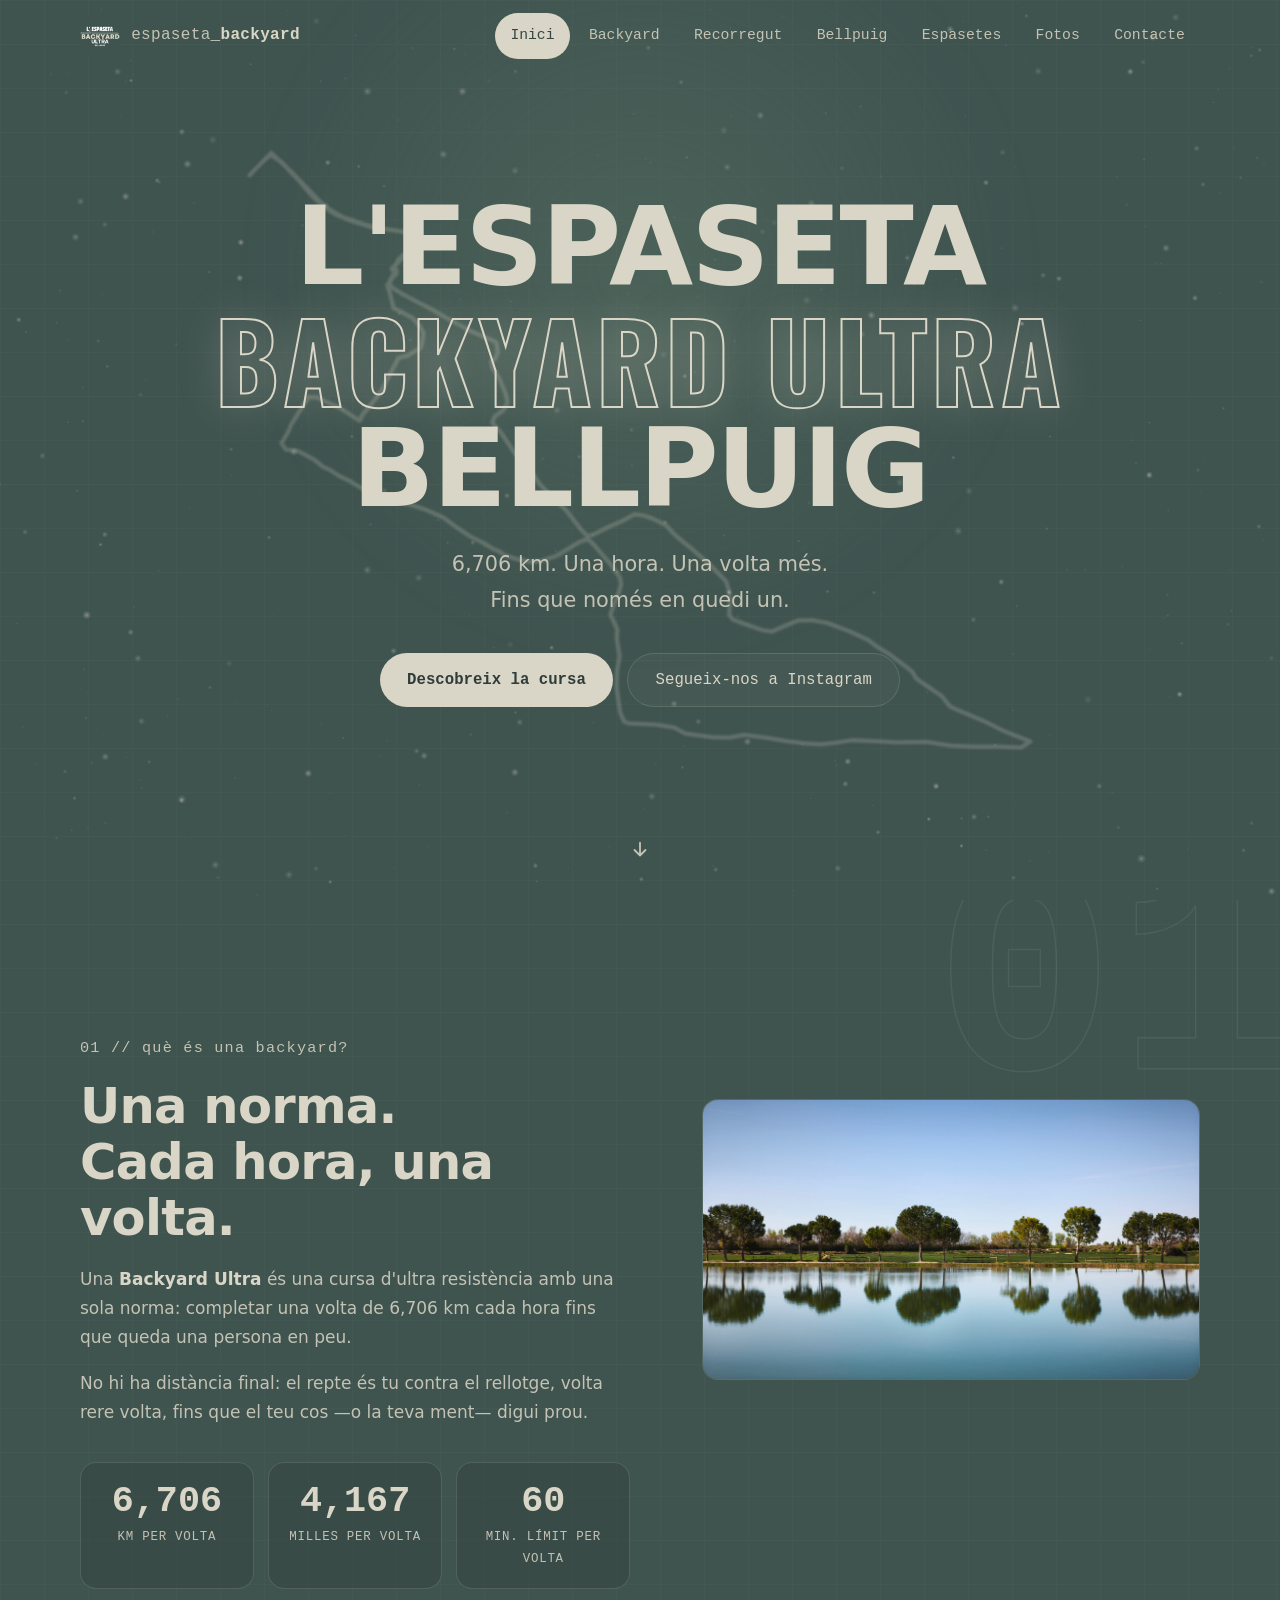
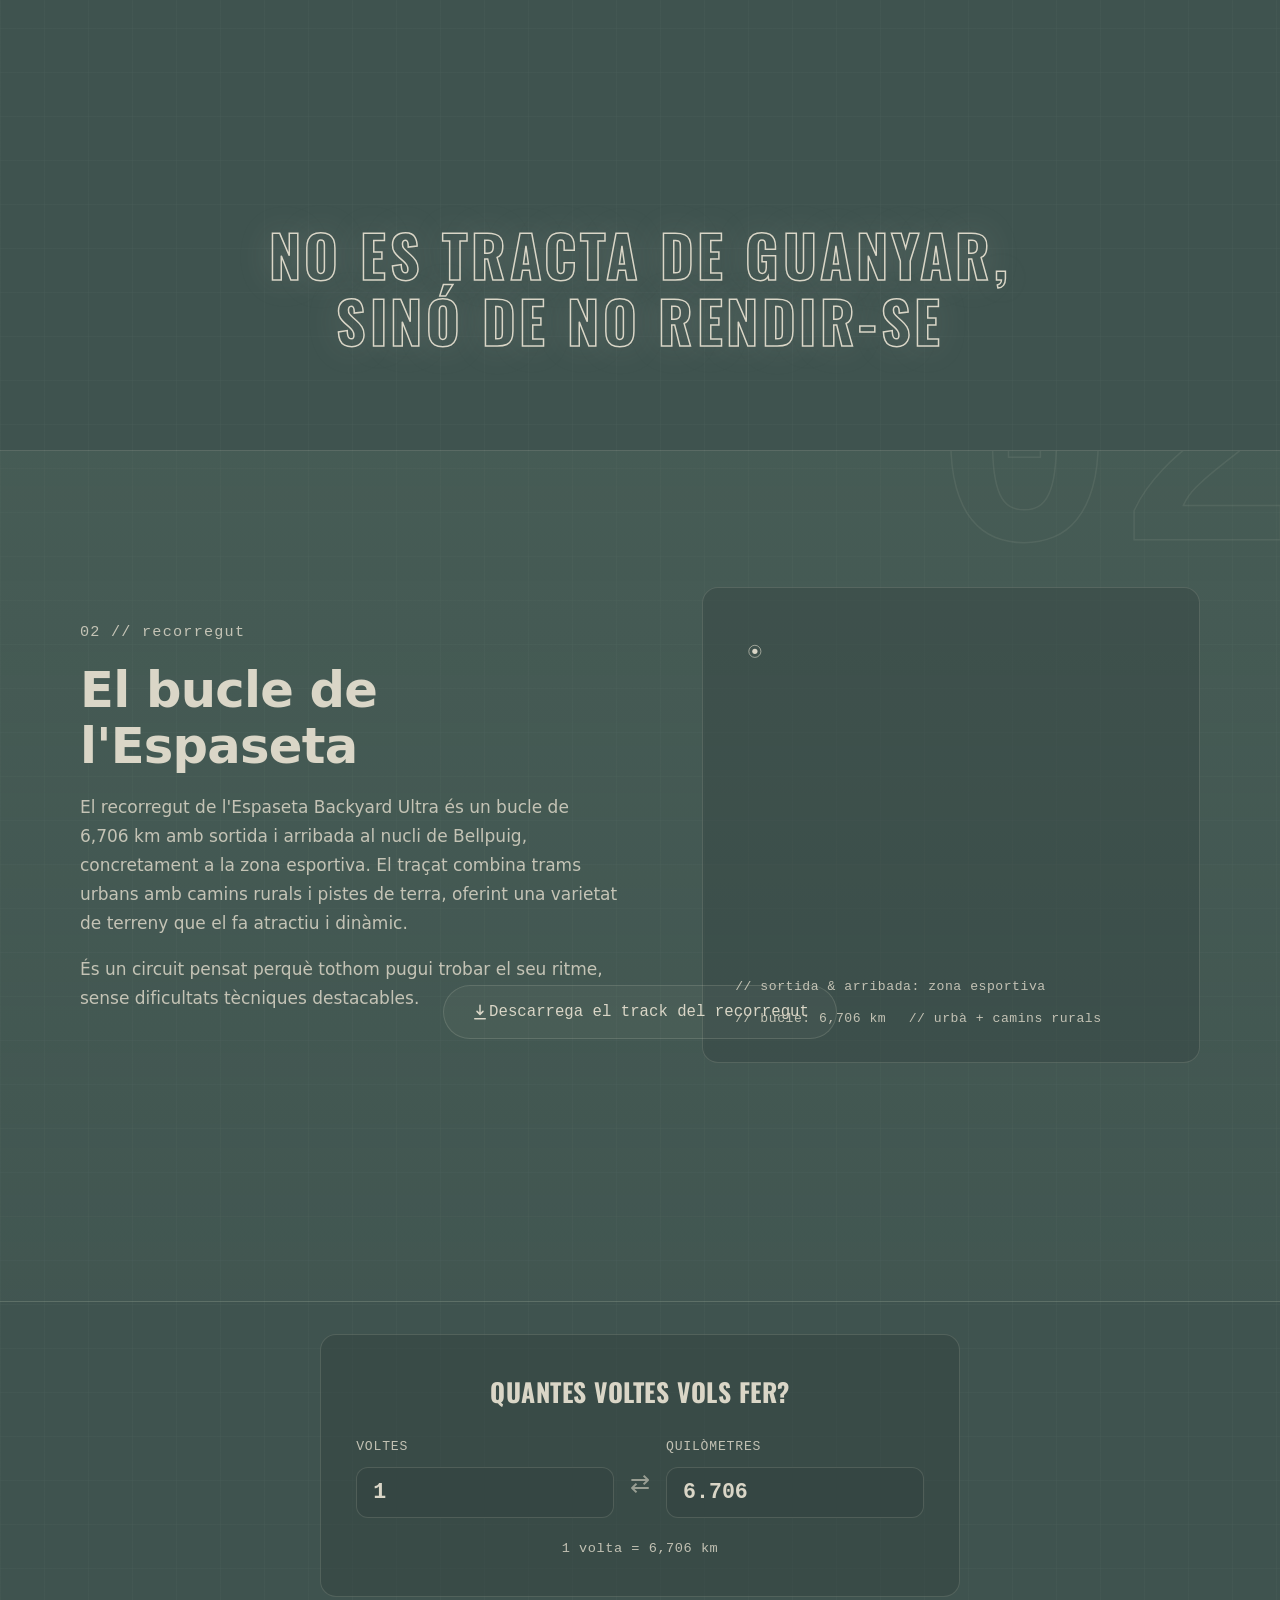
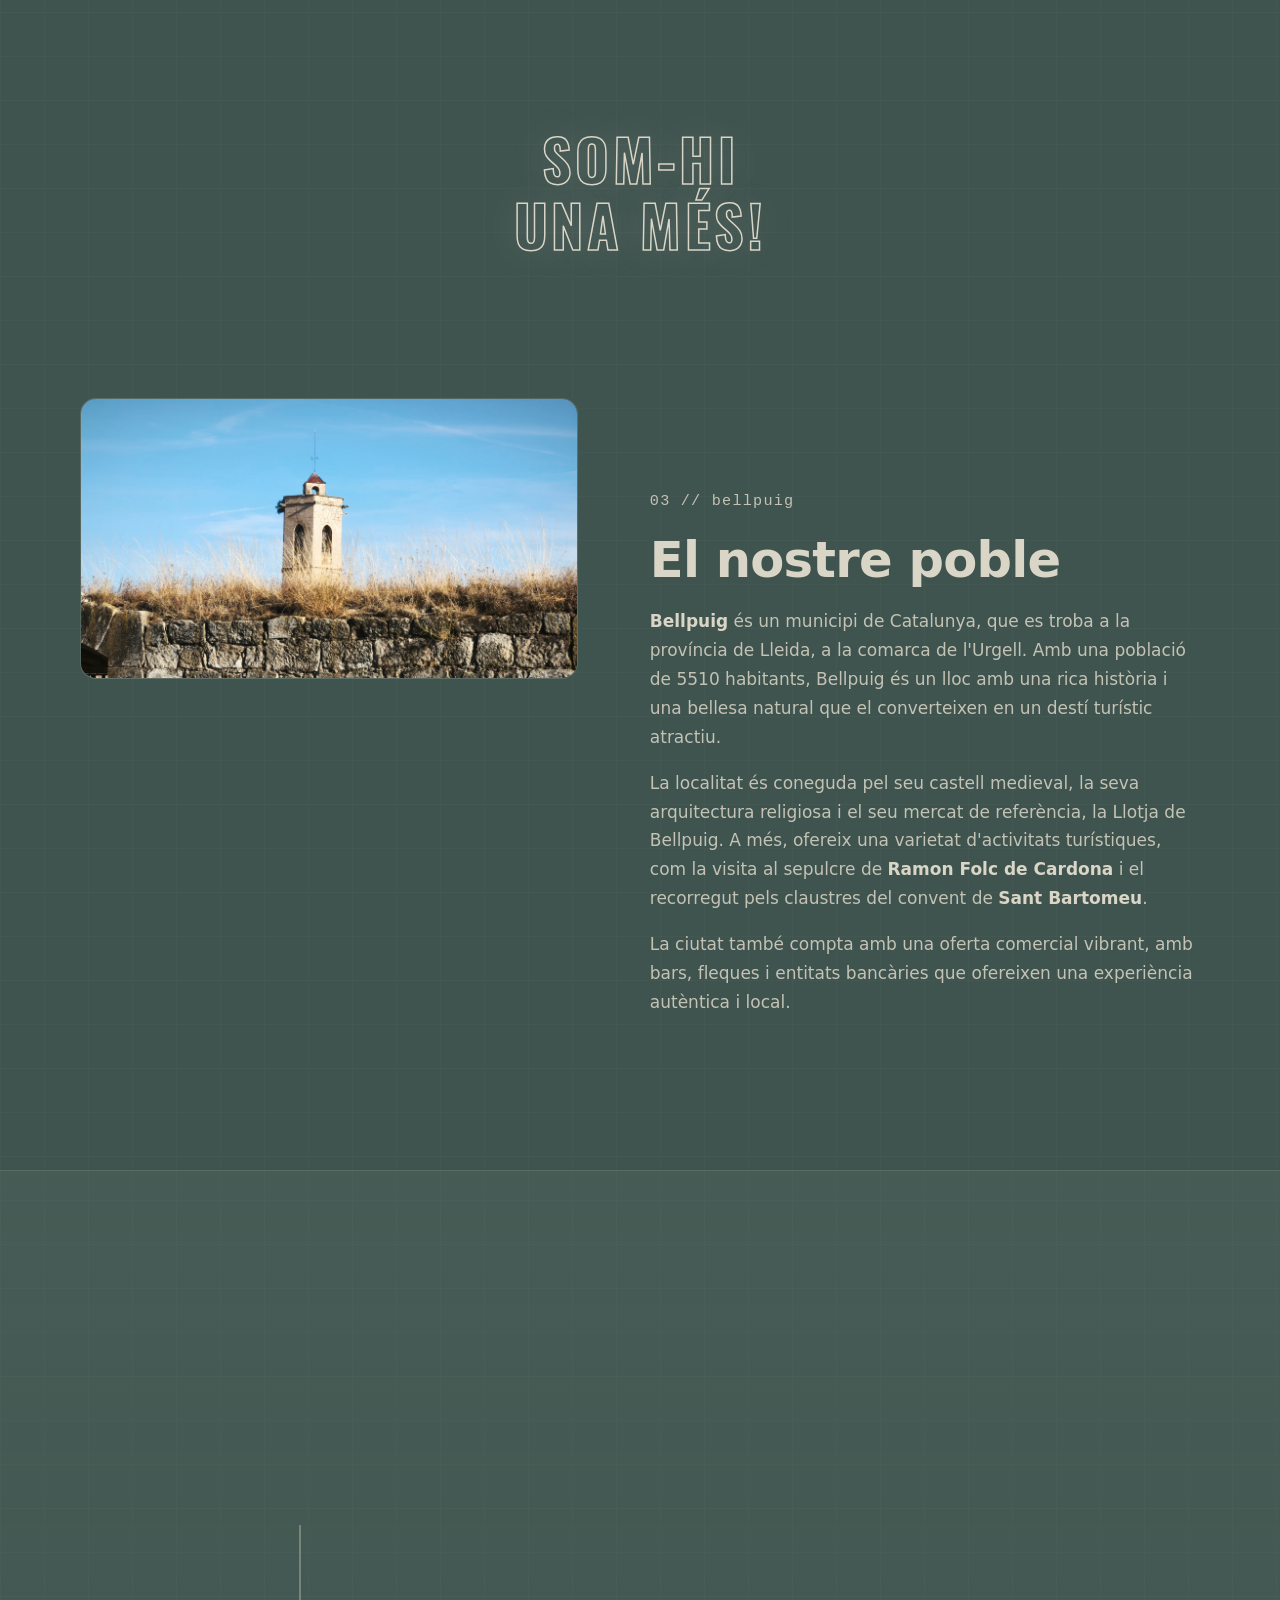
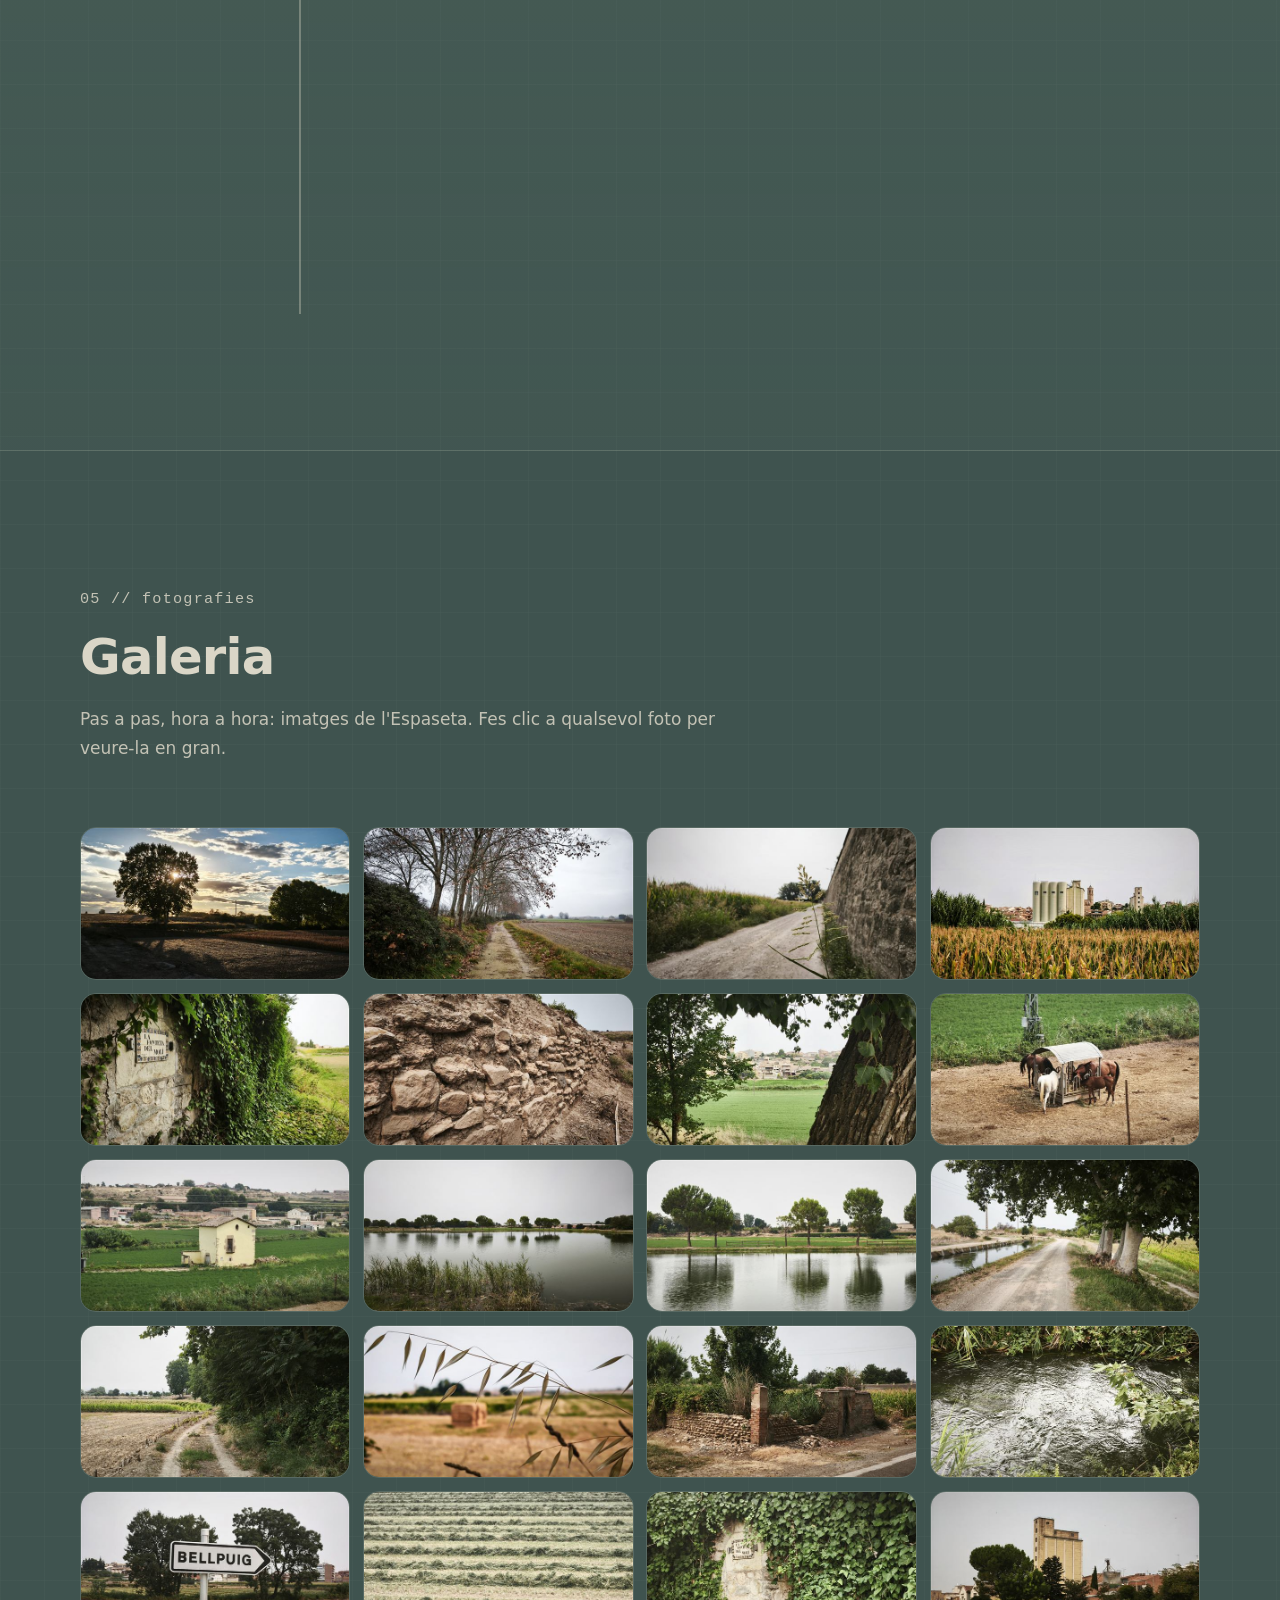
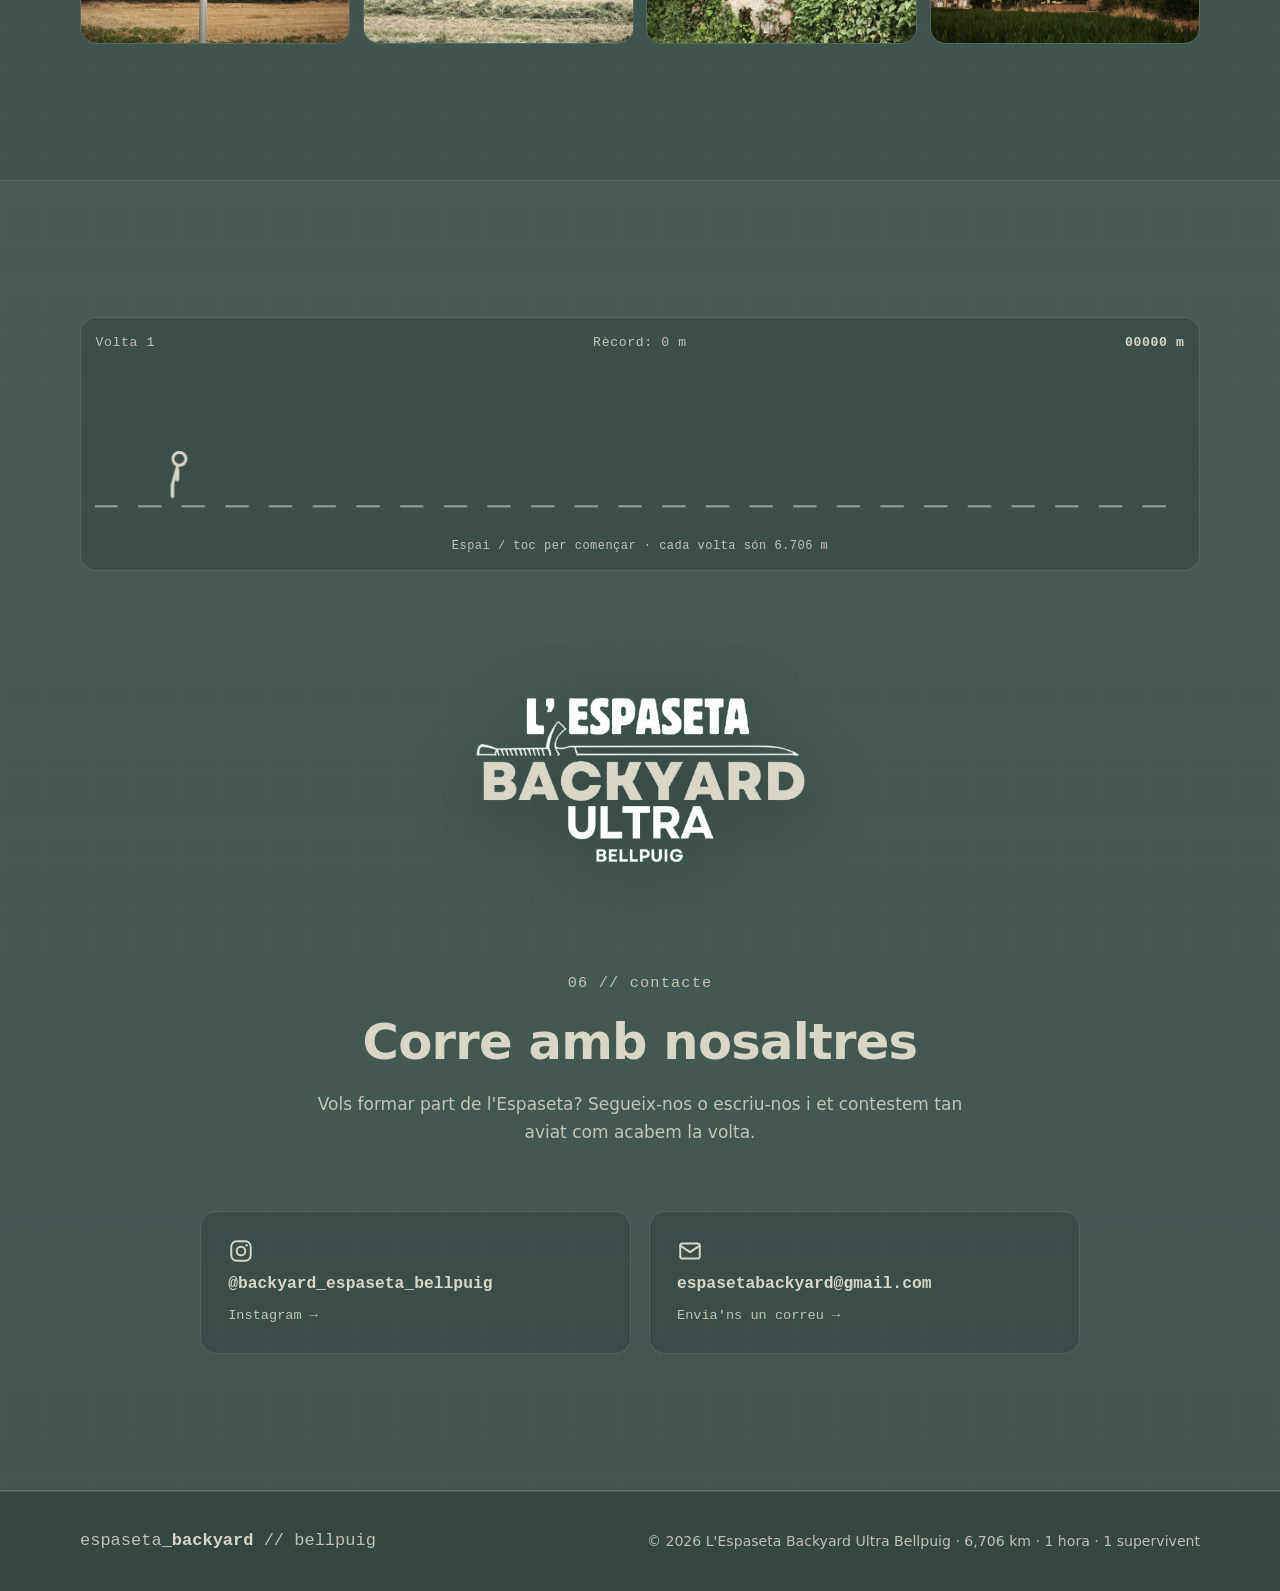
==== commit 25a8b217: "conversor" ====
--- a/index.html
+++ b/index.html
@@ -158,6 +158,26 @@
       </div>
     </section>
 
+    <div class="converter reveal" aria-label="Conversor de voltes a quilòmetres">
+      <div class="converter__inner">
+        <h3 class="converter__title">Quantes voltes vols fer?</h3>
+        <div class="converter__row">
+          <label class="converter__field">
+            <span class="converter__label">Voltes</span>
+            <input class="converter__input" type="number" id="convVoltes" min="0" step="0.1" value="1"
+              aria-label="Nombre de voltes">
+          </label>
+          <span class="converter__arrow" aria-hidden="true">⇄</span>
+          <label class="converter__field">
+            <span class="converter__label">Quilòmetres</span>
+            <input class="converter__input" type="number" id="convKm" min="0" step="0.01" value="6.706"
+              aria-label="Distància en quilòmetres">
+          </label>
+        </div>
+        <p class="converter__note reveal">1 volta = 6,706 km</p>
+      </div>
+    </div>
+
     <p class="motto reveal" aria-hidden="true">SOM-HI<br>UNA MÉS!</p>
 
     <section class="section" id="bellpuig" aria-labelledby="bellpuig-title">
--- a/css/styles.css
+++ b/css/styles.css
@@ -721,6 +721,108 @@
   right: 14px;
   top: 50%;
   translate: 0 -50%;
+}
+
+/* ---------- Converter ---------- */
+
+.converter {
+  padding: clamp(1rem, 3vw, 2rem) 0;
+}
+
+.converter__inner {
+  max-width: 640px;
+  margin-inline: auto;
+  padding: clamp(1.4rem, 3vw, 2.2rem);
+  background: rgba(53, 70, 67, 0.55);
+  border: 1px solid var(--line);
+  border-radius: var(--radius);
+}
+
+.converter__title {
+  margin: 0 0 1.4rem;
+  text-align: center;
+  font-family: var(--font-display);
+  font-size: clamp(1.2rem, 2.6vw, 1.6rem);
+  font-weight: 700;
+  letter-spacing: 0.02em;
+  text-transform: uppercase;
+  color: var(--accent);
+}
+
+.converter__row {
+  display: grid;
+  grid-template-columns: 1fr auto 1fr;
+  align-items: end;
+  gap: 1rem;
+}
+
+.converter__field {
+  display: grid;
+  gap: 0.5rem;
+}
+
+.converter__label {
+  font-family: var(--font-mono);
+  font-size: 0.82rem;
+  letter-spacing: 0.06em;
+  text-transform: uppercase;
+  color: var(--ink-85);
+}
+
+.converter__input {
+  width: 100%;
+  padding: 0.8rem 1rem;
+  font-family: var(--font-mono);
+  font-size: 1.35rem;
+  font-weight: 700;
+  color: var(--accent);
+  background: var(--bg-deep);
+  border: 1px solid var(--line);
+  border-radius: 12px;
+  transition: border-color 0.25s ease, box-shadow 0.25s ease;
+}
+
+.converter__input:focus-visible {
+  outline: none;
+  border-color: var(--ink);
+  box-shadow: 0 0 0 3px rgba(218, 214, 199, 0.22);
+}
+
+.converter__input::-webkit-outer-spin-button,
+.converter__input::-webkit-inner-spin-button {
+  -webkit-appearance: none;
+  margin: 0;
+}
+
+.converter__input[type="number"] {
+  -moz-appearance: textfield;
+  appearance: textfield;
+}
+
+.converter__arrow {
+  padding-bottom: 0.7rem;
+  font-family: var(--font-mono);
+  font-size: 1.5rem;
+  color: var(--ink-60);
+}
+
+.converter__note {
+  margin: 1.2rem 0 0;
+  text-align: center;
+  font-family: var(--font-mono);
+  font-size: 0.85rem;
+  letter-spacing: 0.04em;
+  color: var(--ink-85);
+}
+
+@media (max-width: 480px) {
+  .converter__row {
+    grid-template-columns: 1fr;
+  }
+
+  .converter__arrow {
+    display: none;
+  }
 }
 
 /* ---------- Track ---------- */
